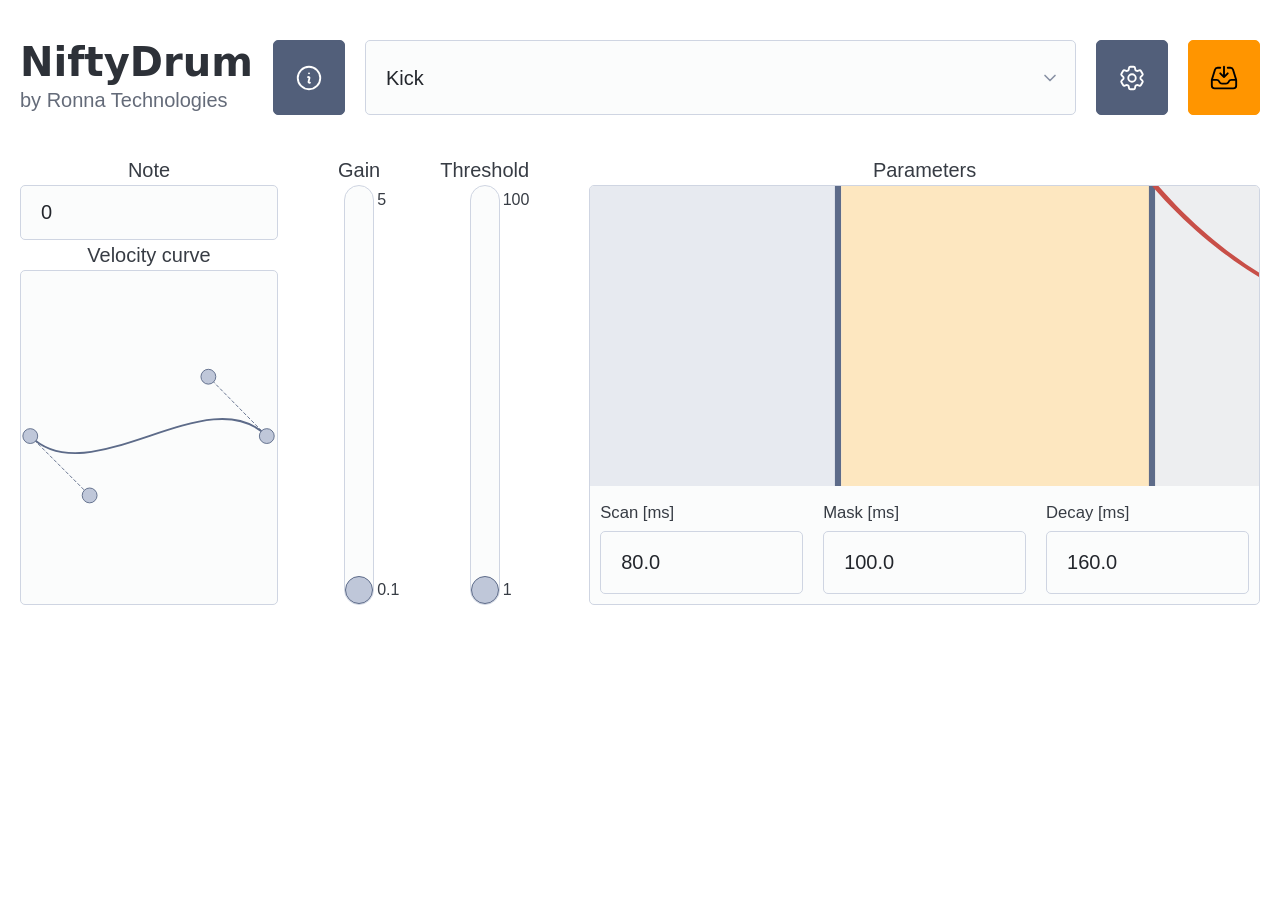
==== index.html @ 592f1247 "add dependencies licenses" ====
<!doctype html>
<html lang="en">

  <head>
    <meta charset="utf-8">
    <meta name="viewport" content="width=device-width, initial-scale=1">
    <meta name="color-scheme" content="light dark">
    <link rel="apple-touch-icon" sizes="180x180" href="/apple-touch-icon.png">
    <link rel="icon" type="image/png" sizes="32x32" href="/favicon-32x32.png">
    <link rel="icon" type="image/png" sizes="16x16" href="/favicon-16x16.png">
    <!-- <link rel="manifest" href="/site.webmanifest"> -->
    <link rel="stylesheet" href="/assets/css/pico.pumpkin.min.css">
    <link rel="stylesheet" href="/assets/css/style.css">

    <script src="/assets/js/utils.js" defer></script>
    <script src="/assets/js/bezier-curves.js" defer></script>
    <script src="/assets/js/range-slider.js" defer></script>
    <script src="/assets/js/time-bar-chart.js" defer></script>
    <script src="/assets/js/script.js" defer></script>
    <script src="/assets/js/events.js" defer></script>
    <!-- <script src="/assets/js/firmeware.js" defer></script> -->

    <title>NiftyDrum App</title>
  </head>

  <body>
    <header>
      <hgroup>
        <h1>NiftyDrum</h1>
        <p>by Ronna Technologies</p>
      </hgroup>

      <button data-tooltip="About NiftyDrum" id="about" class="secondary" onclick="toggleAboutModal()">
        <svg xmlns="http://www.w3.org/2000/svg" fill="none" viewBox="0 0 24 24" stroke-width="1.5" stroke="currentColor"
          style="width: 1.5rem; height: 1.5rem; display: inline-block;">
          <path stroke-linecap="round" stroke-linejoin="round"
            d="m11.25 11.25.041-.02a.75.75 0 0 1 1.063.852l-.708 2.836a.75.75 0 0 0 1.063.853l.041-.021M21 12a9 9 0 1 1-18 0 9 9 0 0 1 18 0Zm-9-3.75h.008v.008H12V8.25Z" />
        </svg>
      </button>

      <select name="sensors" id="sensors-select">
        <option value="kick" selected>Kick</option>
        <option value="snare">Snare</option>
        <option value="ride">Ride</option>
        <option value="crash1">Crash 1</option>
        <option value="crash2">Crash 2</option>
        <option value="tom1">Tom 1</option>
        <option value="tom2">Tom 2</option>
        <option value="tom3">Tom 3</option>
        <option value="hihat">Hi-hat</option>
        <option value="hhc">Hi-hat Controller</option>
      </select>

      <div id="save-reset-buttons">
        <button onclick="window.location.href='/settings.html'" data-tooltip="Advanced settings" class="secondary"><svg
            xmlns="http://www.w3.org/2000/svg" fill="none" viewBox="0 0 24 24" stroke-width="1.5" stroke="currentColor"
            class="size-6" style="width: 1.5rem; height: 1.5rem; display: inline-block;">
            <path stroke-linecap="round" stroke-linejoin="round"
              d="M9.594 3.94c.09-.542.56-.94 1.11-.94h2.593c.55 0 1.02.398 1.11.94l.213 1.281c.063.374.313.686.645.87.074.04.147.083.22.127.325.196.72.257 1.075.124l1.217-.456a1.125 1.125 0 0 1 1.37.49l1.296 2.247a1.125 1.125 0 0 1-.26 1.431l-1.003.827c-.293.241-.438.613-.43.992a7.723 7.723 0 0 1 0 .255c-.008.378.137.75.43.991l1.004.827c.424.35.534.955.26 1.43l-1.298 2.247a1.125 1.125 0 0 1-1.369.491l-1.217-.456c-.355-.133-.75-.072-1.076.124a6.47 6.47 0 0 1-.22.128c-.331.183-.581.495-.644.869l-.213 1.281c-.09.543-.56.94-1.11.94h-2.594c-.55 0-1.019-.398-1.11-.94l-.213-1.281c-.062-.374-.312-.686-.644-.87a6.52 6.52 0 0 1-.22-.127c-.325-.196-.72-.257-1.076-.124l-1.217.456a1.125 1.125 0 0 1-1.369-.49l-1.297-2.247a1.125 1.125 0 0 1 .26-1.431l1.004-.827c.292-.24.437-.613.43-.991a6.932 6.932 0 0 1 0-.255c.007-.38-.138-.751-.43-.992l-1.004-.827a1.125 1.125 0 0 1-.26-1.43l1.297-2.247a1.125 1.125 0 0 1 1.37-.491l1.216.456c.356.133.751.072 1.076-.124.072-.044.146-.086.22-.128.332-.183.582-.495.644-.869l.214-1.28Z" />
            <path stroke-linecap="round" stroke-linejoin="round" d="M15 12a3 3 0 1 1-6 0 3 3 0 0 1 6 0Z" />
          </svg>
        </button>
        <button data-tooltip="Save config" onclick=" toggleSaveModal()">
          <svg xmlns="http://www.w3.org/2000/svg" fill="none" viewBox="0 0 24 24" stroke-width="1.5"
            stroke="currentColor" class="size-6" style="width: 1.5rem; height: 1.5rem; display: inline-block;">
            <path stroke-linecap="round" stroke-linejoin="round"
              d="M9 3.75H6.912a2.25 2.25 0 0 0-2.15 1.588L2.35 13.177a2.25 2.25 0 0 0-.1.661V18a2.25 2.25 0 0 0 2.25 2.25h15A2.25 2.25 0 0 0 21.75 18v-4.162c0-.224-.034-.447-.1-.661L19.24 5.338a2.25 2.25 0 0 0-2.15-1.588H15M2.25 13.5h3.86a2.25 2.25 0 0 1 2.012 1.244l.256.512a2.25 2.25 0 0 0 2.013 1.244h3.218a2.25 2.25 0 0 0 2.013-1.244l.256-.512a2.25 2.25 0 0 1 2.013-1.244h3.859M12 3v8.25m0 0-3-3m3 3 3-3" />
          </svg>
        </button>
      </div>
    </header>

    <main>
      <div id="default-mode">
        <section>
          Note
          <input type="number" name="midi-note" min="0" max="256" id="midi-note" value="0">

          Velocity curve
          <bezier-curve>
            <svg id="bezier-svg" viewBox="0 -10 256 276" width="256" height="256">
              <line id="line-p0-p1" class="control-line" x1="0" y1="128" x2="64" y2="64"></line>
              <line id="line-p2-p3" class="control-line" x1="192" y1="192" x2="255" y2="128"></line>

              <path id="bezier-curve-path" d="M 0,128 C 64,64 192,192 255,128" />

              <circle class="bezier-anchor" id="p0" cx="0" cy="128" r="8"></circle>
              <circle class="bezier-anchor" id="p1" cx="64" cy="64" r="8"></circle>
              <circle class="bezier-anchor" id="p2" cx="192" cy="192" r="8"></circle>
              <circle class="bezier-anchor" id="p3" cx="255" cy="128" r="8"></circle>
            </svg>
          </bezier-curve>
        </section>

        <section>
          Gain
          <range-slider min="0.1" max="5" name="gain">
            <div class="slider-container">
              <div class="marker">
                <span class="label"></span>
              </div>
            </div>
          </range-slider>
        </section>

        <section>
          Threshold
          <range-slider min="1" max="100" name="threshold" integer>
            <div class="slider-container">
              <div class="marker">
                <span class="label"></span>
              </div>
            </div>
          </range-slider>
        </section>

        <section style="flex:1">
          Parameters
          <time-bar-chart max-duration="213" norm-height="256" max-threshold="100" name="parameters">
            <div style="position: relative">
              <svg id="timeline" viewBox="0 0 400 300" preserveAspectRatio="none">
                <g data-name="scan" data-scale="4">
                  <rect class="bar" x="0" y="0" width="80" height="300" fill="var(--pico-muted-border-color)" />
                  <rect class="resize-handle" x="75" y="0" width="2" height="300" />
                </g>

                <g data-name="mask">
                  <rect class="bar" x="0" y="0" width="100" height="300" fill="var(--pico-mark-background-color)" />
                  <rect class="resize-handle" x="95" y="0" width="2" height="300" />
                </g>

                <g data-name="decay">
                  <rect class="bar" x="0" y="0" width="160" height="300"
                    fill="var(--pico-modal-overlay-background-color)" />
                  <rect class="resize-handle" x="155" y="0" width="2" height="300" />
                </g>
                <path class="curve" />
                <path id="live-curve" />
              </svg>
            </div>

            <div class="grid parameters">
              <label>
                <small>Scan [ms]</small>
                <input type="number" name="scan" id="scan-time" min="2" max="10">
              </label>
              <label>
                <small>Mask [ms]</small>
                <input type="number" name="mask" id="mask-time" min="10" max="50">
              </label>
              <label>
                <small>Decay [ms]</small>
                <input type="number" name="decay" id="decay" min="10" max="150">
              </label>
            </div>
          </time-bar-chart>
        </section>
      </div>

      <div id="hhc-mode" disabled>
        <section>
          Interval (µs)
          <range-slider min="5000" max="25000" name="hhc-timeout">
            <div class="slider-container">
              <div class="marker">
                <span class="label"></span>
              </div>
            </div>
          </range-slider>
        </section>

        <section>
          Noise threshold
          <range-slider min="10" max="100" name="hhc-threshold">
            <div class="slider-container">
              <div class="marker">
                <span class="label"></span>
              </div>
            </div>
          </range-slider>
        </section>

        <!-- <section>
        Gain
        <range-slider min="0.1" max="5" name="hhc-gain">
          <div class="slider-container">
            <div class="marker">
              <span class="label"></span>
            </div>
          </div>
        </range-slider>
      </section> -->

        <section>
          Offset
          <range-slider min="1" max="127" name="hhc-offset">
            <div class="slider-container">
              <div class="marker">
                <span class="label"></span>
              </div>
            </div>
          </range-slider>
        </section>

        <section>
          Trig
          <range-slider min="200" max="2000" name="hhc_trig-threshold">
            <div class="slider-container">
              <div class="marker">
                <span class="label"></span>
              </div>
            </div>
          </range-slider>
        </section>

        <!-- <section>
        Scan time & threshold
        <div class="grid">
          <range-slider min="0" max="64" name="hhc-scan">
            <div class="slider-container">
              <div class="marker">
                <span class="label"></span>
              </div>
            </div>
          </range-slider>
          <range-slider min="0" max="64" name="hhc-scan-threshold">
            <div class="slider-container">
              <div class="marker">
                <span class="label"></span>
              </div>
            </div>
          </range-slider>
        </div>
      </section> -->
      </div>
    </main>

    <dialog id="about-modal">
      <article>
        <header>
          <h2>About</h2>
          <button aria-label="Close" rel="prev" onclick="toggleAboutModal()"></button>
        </header>
        <p>
          <strong>NiftyDrum</strong> is a <a data-tooltip="https://ronnatech.com" href="https://ronnatech.com"
            target="_blank">Ronna Technologies</a>
          product.
        </p>
        <hr>
        <p>
          NiftyDrum App uses the following dependencies:
        <ul>
          <li><a data-tooltip="https://github.com/pololu/libusbp" href="https://github.com/pololu/libusbp"
              target="_blank">The Pololu USB
              Library</a> - <small>&copy; Pololu Corporation</small>
          </li>
          <li><a data-tooltip="https://github.com/libusb/hidapi" href="https://github.com/libusb/hidapi"
              target="_blank">hidapi</a> - <small>BSD-3-Clause license</small></li>
          <li><a data-tooltip="https://github.com/vector-of-bool/cmrc" href="https://github.com/vector-of-bool/cmrc"
              target="_blank">CMakeRC</a> - <small>MIT License</small></li>
          <li><a data-tooltip="https://github.com/RonnaTechnologies/ezserial"
              href="https://github.com/RonnaTechnologies/ezserial" target="_blank">EZ Serial</a> - <small>CC0-1.0
              license</small></li>
        </ul>
        </p>
      </article>
    </dialog>


    <dialog id="save-modal">
      <article>
        <header>
          <h2>Save settings</h2>
        </header>
        <p>
          This will overwrite the last saved configuration with the current settings.
        </p>
        <footer>
          <button class="secondary" onclick="toggleSaveModal()">
            <svg xmlns="http://www.w3.org/2000/svg" fill="none" viewBox="0 0 24 24" stroke-width="1.5"
              stroke="currentColor" class="size-6" style="width: 1.5rem; height: 1.5rem; display: inline-block;">
              <path stroke-linecap="round" stroke-linejoin="round"
                d="m9.75 9.75 4.5 4.5m0-4.5-4.5 4.5M21 12a9 9 0 1 1-18 0 9 9 0 0 1 18 0Z" />
            </svg>
          </button>
          <button onclick="saveSettings()">
            <svg xmlns="http://www.w3.org/2000/svg" fill="none" viewBox="0 0 24 24" stroke-width="1.5"
              stroke="currentColor" class="size-6" style="width: 1.5rem; height: 1.5rem; display: inline-block;">
              <path stroke-linecap="round" stroke-linejoin="round"
                d="M9 12.75 11.25 15 15 9.75M21 12a9 9 0 1 1-18 0 9 9 0 0 1 18 0Z" />
            </svg>
          </button>
        </footer>
      </article>
    </dialog>

    <dialog id="disconnected">
      <article>
        <header>
          <p>
            <svg xmlns="http://www.w3.org/2000/svg" fill="none" viewBox="0 0 24 24" stroke-width="1.5"
              stroke="currentColor" class="size-6" style="width: 2em; height: 2em;">
              <path stroke-linecap="round" stroke-linejoin="round"
                d="M12 9v3.75m-9.303 3.376c-.866 1.5.217 3.374 1.948 3.374h14.71c1.73 0 2.813-1.874 1.948-3.374L13.949 3.378c-.866-1.5-3.032-1.5-3.898 0L2.697 16.126ZM12 15.75h.007v.008H12v-.008Z" />
            </svg>
            <strong>Cannot detect board</strong>
          </p>
        </header>
        <p>
          Make sure the board is connected to use this app.
        </p>
      </article>
    </dialog>

  </body>

</html>
---- assets/css/pico.pumpkin.min.css ----
@charset "UTF-8";/*!
 * Pico CSS ✨ v2.0.6 (https://picocss.com)
 * Copyright 2019-2024 - Licensed under MIT
 */:root{--pico-font-family-emoji:"Apple Color Emoji","Segoe UI Emoji","Segoe UI Symbol","Noto Color Emoji";--pico-font-family-sans-serif:system-ui,"Segoe UI",Roboto,Oxygen,Ubuntu,Cantarell,Helvetica,Arial,"Helvetica Neue",sans-serif,var(--pico-font-family-emoji);--pico-font-family-monospace:ui-monospace,SFMono-Regular,"SF Mono",Menlo,Consolas,"Liberation Mono",monospace,var(--pico-font-family-emoji);--pico-font-family:var(--pico-font-family-sans-serif);--pico-line-height:1.5;--pico-font-weight:400;--pico-font-size:100%;--pico-text-underline-offset:0.1rem;--pico-border-radius:0.25rem;--pico-border-width:0.0625rem;--pico-outline-width:0.125rem;--pico-transition:0.2s ease-in-out;--pico-spacing:1rem;--pico-typography-spacing-vertical:1rem;--pico-block-spacing-vertical:var(--pico-spacing);--pico-block-spacing-horizontal:var(--pico-spacing);--pico-grid-column-gap:var(--pico-spacing);--pico-grid-row-gap:var(--pico-spacing);--pico-form-element-spacing-vertical:0.75rem;--pico-form-element-spacing-horizontal:1rem;--pico-group-box-shadow:0 0 0 rgba(0, 0, 0, 0);--pico-group-box-shadow-focus-with-button:0 0 0 var(--pico-outline-width) var(--pico-primary-focus);--pico-group-box-shadow-focus-with-input:0 0 0 0.0625rem var(--pico-form-element-border-color);--pico-modal-overlay-backdrop-filter:blur(0.375rem);--pico-nav-element-spacing-vertical:1rem;--pico-nav-element-spacing-horizontal:0.5rem;--pico-nav-link-spacing-vertical:0.5rem;--pico-nav-link-spacing-horizontal:0.5rem;--pico-nav-breadcrumb-divider:">";--pico-icon-checkbox:url("data:image/svg+xml,%3Csvg xmlns='http://www.w3.org/2000/svg' width='24' height='24' viewBox='0 0 24 24' fill='none' stroke='rgb(255, 255, 255)' stroke-width='4' stroke-linecap='round' stroke-linejoin='round'%3E%3Cpolyline points='20 6 9 17 4 12'%3E%3C/polyline%3E%3C/svg%3E");--pico-icon-minus:url("data:image/svg+xml,%3Csvg xmlns='http://www.w3.org/2000/svg' width='24' height='24' viewBox='0 0 24 24' fill='none' stroke='rgb(255, 255, 255)' stroke-width='4' stroke-linecap='round' stroke-linejoin='round'%3E%3Cline x1='5' y1='12' x2='19' y2='12'%3E%3C/line%3E%3C/svg%3E");--pico-icon-chevron:url("data:image/svg+xml,%3Csvg xmlns='http://www.w3.org/2000/svg' width='24' height='24' viewBox='0 0 24 24' fill='none' stroke='rgb(136, 145, 164)' stroke-width='2' stroke-linecap='round' stroke-linejoin='round'%3E%3Cpolyline points='6 9 12 15 18 9'%3E%3C/polyline%3E%3C/svg%3E");--pico-icon-date:url("data:image/svg+xml,%3Csvg xmlns='http://www.w3.org/2000/svg' width='24' height='24' viewBox='0 0 24 24' fill='none' stroke='rgb(136, 145, 164)' stroke-width='2' stroke-linecap='round' stroke-linejoin='round'%3E%3Crect x='3' y='4' width='18' height='18' rx='2' ry='2'%3E%3C/rect%3E%3Cline x1='16' y1='2' x2='16' y2='6'%3E%3C/line%3E%3Cline x1='8' y1='2' x2='8' y2='6'%3E%3C/line%3E%3Cline x1='3' y1='10' x2='21' y2='10'%3E%3C/line%3E%3C/svg%3E");--pico-icon-time:url("data:image/svg+xml,%3Csvg xmlns='http://www.w3.org/2000/svg' width='24' height='24' viewBox='0 0 24 24' fill='none' stroke='rgb(136, 145, 164)' stroke-width='2' stroke-linecap='round' stroke-linejoin='round'%3E%3Ccircle cx='12' cy='12' r='10'%3E%3C/circle%3E%3Cpolyline points='12 6 12 12 16 14'%3E%3C/polyline%3E%3C/svg%3E");--pico-icon-search:url("data:image/svg+xml,%3Csvg xmlns='http://www.w3.org/2000/svg' width='24' height='24' viewBox='0 0 24 24' fill='none' stroke='rgb(136, 145, 164)' stroke-width='1.5' stroke-linecap='round' stroke-linejoin='round'%3E%3Ccircle cx='11' cy='11' r='8'%3E%3C/circle%3E%3Cline x1='21' y1='21' x2='16.65' y2='16.65'%3E%3C/line%3E%3C/svg%3E");--pico-icon-close:url("data:image/svg+xml,%3Csvg xmlns='http://www.w3.org/2000/svg' width='24' height='24' viewBox='0 0 24 24' fill='none' stroke='rgb(136, 145, 164)' stroke-width='3' stroke-linecap='round' stroke-linejoin='round'%3E%3Cline x1='18' y1='6' x2='6' y2='18'%3E%3C/line%3E%3Cline x1='6' y1='6' x2='18' y2='18'%3E%3C/line%3E%3C/svg%3E");--pico-icon-loading:url("data:image/svg+xml,%3Csvg fill='none' height='24' width='24' viewBox='0 0 24 24' xmlns='http://www.w3.org/2000/svg' %3E%3Cstyle%3E g %7B animation: rotate 2s linear infinite; transform-origin: center center; %7D circle %7B stroke-dasharray: 75,100; stroke-dashoffset: -5; animation: dash 1.5s ease-in-out infinite; stroke-linecap: round; %7D @keyframes rotate %7B 0%25 %7B transform: rotate(0deg); %7D 100%25 %7B transform: rotate(360deg); %7D %7D @keyframes dash %7B 0%25 %7B stroke-dasharray: 1,100; stroke-dashoffset: 0; %7D 50%25 %7B stroke-dasharray: 44.5,100; stroke-dashoffset: -17.5; %7D 100%25 %7B stroke-dasharray: 44.5,100; stroke-dashoffset: -62; %7D %7D %3C/style%3E%3Cg%3E%3Ccircle cx='12' cy='12' r='10' fill='none' stroke='rgb(136, 145, 164)' stroke-width='4' /%3E%3C/g%3E%3C/svg%3E")}@media (min-width:576px){:root{--pico-font-size:106.25%}}@media (min-width:768px){:root{--pico-font-size:112.5%}}@media (min-width:1024px){:root{--pico-font-size:118.75%}}@media (min-width:1280px){:root{--pico-font-size:125%}}@media (min-width:1536px){:root{--pico-font-size:131.25%}}a{--pico-text-decoration:underline}a.contrast,a.secondary{--pico-text-decoration:underline}small{--pico-font-size:0.875em}h1,h2,h3,h4,h5,h6{--pico-font-weight:700}h1{--pico-font-size:2rem;--pico-line-height:1.125;--pico-typography-spacing-top:3rem}h2{--pico-font-size:1.75rem;--pico-line-height:1.15;--pico-typography-spacing-top:2.625rem}h3{--pico-font-size:1.5rem;--pico-line-height:1.175;--pico-typography-spacing-top:2.25rem}h4{--pico-font-size:1.25rem;--pico-line-height:1.2;--pico-typography-spacing-top:1.874rem}h5{--pico-font-size:1.125rem;--pico-line-height:1.225;--pico-typography-spacing-top:1.6875rem}h6{--pico-font-size:1rem;--pico-line-height:1.25;--pico-typography-spacing-top:1.5rem}tfoot td,tfoot th,thead td,thead th{--pico-font-weight:600;--pico-border-width:0.1875rem}code,kbd,pre,samp{--pico-font-family:var(--pico-font-family-monospace)}kbd{--pico-font-weight:bolder}:where(select,textarea),input:not([type=submit],[type=button],[type=reset],[type=checkbox],[type=radio],[type=file]){--pico-outline-width:0.0625rem}[type=search]{--pico-border-radius:5rem}[type=checkbox],[type=radio]{--pico-border-width:0.125rem}[type=checkbox][role=switch]{--pico-border-width:0.1875rem}details.dropdown summary:not([role=button]){--pico-outline-width:0.0625rem}nav details.dropdown summary:focus-visible{--pico-outline-width:0.125rem}[role=search]{--pico-border-radius:5rem}[role=group]:has(button.secondary:focus,[type=submit].secondary:focus,[type=button].secondary:focus,[role=button].secondary:focus),[role=search]:has(button.secondary:focus,[type=submit].secondary:focus,[type=button].secondary:focus,[role=button].secondary:focus){--pico-group-box-shadow-focus-with-button:0 0 0 var(--pico-outline-width) var(--pico-secondary-focus)}[role=group]:has(button.contrast:focus,[type=submit].contrast:focus,[type=button].contrast:focus,[role=button].contrast:focus),[role=search]:has(button.contrast:focus,[type=submit].contrast:focus,[type=button].contrast:focus,[role=button].contrast:focus){--pico-group-box-shadow-focus-with-button:0 0 0 var(--pico-outline-width) var(--pico-contrast-focus)}[role=group] [role=button],[role=group] [type=button],[role=group] [type=submit],[role=group] button,[role=search] [role=button],[role=search] [type=button],[role=search] [type=submit],[role=search] button{--pico-form-element-spacing-horizontal:2rem}details summary[role=button]:not(.outline)::after{filter:brightness(0) invert(1)}[aria-busy=true]:not(input,select,textarea):is(button,[type=submit],[type=button],[type=reset],[role=button]):not(.outline)::before{filter:brightness(0) invert(0)}:root:not([data-theme=dark]),[data-theme=light]{--pico-background-color:#fff;--pico-color:#373c44;--pico-text-selection-color:rgba(210, 122, 1, 0.25);--pico-muted-color:#646b79;--pico-muted-border-color:#e7eaf0;--pico-primary:#9c5900;--pico-primary-background:#ff9500;--pico-primary-border:var(--pico-primary-background);--pico-primary-underline:rgba(156, 89, 0, 0.5);--pico-primary-hover:#7a4400;--pico-primary-hover-background:#e48500;--pico-primary-hover-border:var(--pico-primary-hover-background);--pico-primary-hover-underline:var(--pico-primary-hover);--pico-primary-focus:rgba(210, 122, 1, 0.5);--pico-primary-inverse:#000;--pico-secondary:#5d6b89;--pico-secondary-background:#525f7a;--pico-secondary-border:var(--pico-secondary-background);--pico-secondary-underline:rgba(93, 107, 137, 0.5);--pico-secondary-hover:#48536b;--pico-secondary-hover-background:#48536b;--pico-secondary-hover-border:var(--pico-secondary-hover-background);--pico-secondary-hover-underline:var(--pico-secondary-hover);--pico-secondary-focus:rgba(93, 107, 137, 0.25);--pico-secondary-inverse:#fff;--pico-contrast:#181c25;--pico-contrast-background:#181c25;--pico-contrast-border:var(--pico-contrast-background);--pico-contrast-underline:rgba(24, 28, 37, 0.5);--pico-contrast-hover:#000;--pico-contrast-hover-background:#000;--pico-contrast-hover-border:var(--pico-contrast-hover-background);--pico-contrast-hover-underline:var(--pico-secondary-hover);--pico-contrast-focus:rgba(93, 107, 137, 0.25);--pico-contrast-inverse:#fff;--pico-box-shadow:0.0145rem 0.029rem 0.174rem rgba(129, 145, 181, 0.01698),0.0335rem 0.067rem 0.402rem rgba(129, 145, 181, 0.024),0.0625rem 0.125rem 0.75rem rgba(129, 145, 181, 0.03),0.1125rem 0.225rem 1.35rem rgba(129, 145, 181, 0.036),0.2085rem 0.417rem 2.502rem rgba(129, 145, 181, 0.04302),0.5rem 1rem 6rem rgba(129, 145, 181, 0.06),0 0 0 0.0625rem rgba(129, 145, 181, 0.015);--pico-h1-color:#2d3138;--pico-h2-color:#373c44;--pico-h3-color:#424751;--pico-h4-color:#4d535e;--pico-h5-color:#5c6370;--pico-h6-color:#646b79;--pico-mark-background-color:#fde7c0;--pico-mark-color:#0f1114;--pico-ins-color:#1d6a54;--pico-del-color:#883935;--pico-blockquote-border-color:var(--pico-muted-border-color);--pico-blockquote-footer-color:var(--pico-muted-color);--pico-button-box-shadow:0 0 0 rgba(0, 0, 0, 0);--pico-button-hover-box-shadow:0 0 0 rgba(0, 0, 0, 0);--pico-table-border-color:var(--pico-muted-border-color);--pico-table-row-stripped-background-color:rgba(111, 120, 135, 0.0375);--pico-code-background-color:#f3f5f7;--pico-code-color:#646b79;--pico-code-kbd-background-color:var(--pico-color);--pico-code-kbd-color:var(--pico-background-color);--pico-form-element-background-color:#fbfcfc;--pico-form-element-selected-background-color:#dfe3eb;--pico-form-element-border-color:#cfd5e2;--pico-form-element-color:#23262c;--pico-form-element-placeholder-color:var(--pico-muted-color);--pico-form-element-active-background-color:#fff;--pico-form-element-active-border-color:var(--pico-primary-border);--pico-form-element-focus-color:var(--pico-primary-border);--pico-form-element-disabled-opacity:0.5;--pico-form-element-invalid-border-color:#b86a6b;--pico-form-element-invalid-active-border-color:#c84f48;--pico-form-element-invalid-focus-color:var(--pico-form-element-invalid-active-border-color);--pico-form-element-valid-border-color:#4c9b8a;--pico-form-element-valid-active-border-color:#279977;--pico-form-element-valid-focus-color:var(--pico-form-element-valid-active-border-color);--pico-switch-background-color:#bfc7d9;--pico-switch-checked-background-color:var(--pico-primary-background);--pico-switch-color:#fff;--pico-switch-thumb-box-shadow:0 0 0.5rem rgba(0, 0, 0, 0.25);--pico-range-border-color:#dfe3eb;--pico-range-active-border-color:#bfc7d9;--pico-range-thumb-border-color:var(--pico-background-color);--pico-range-thumb-color:var(--pico-secondary-background);--pico-range-thumb-active-color:var(--pico-primary-background);--pico-accordion-border-color:var(--pico-muted-border-color);--pico-accordion-active-summary-color:var(--pico-primary-hover);--pico-accordion-close-summary-color:var(--pico-color);--pico-accordion-open-summary-color:var(--pico-muted-color);--pico-card-background-color:var(--pico-background-color);--pico-card-border-color:var(--pico-muted-border-color);--pico-card-box-shadow:var(--pico-box-shadow);--pico-card-sectioning-background-color:#fbfcfc;--pico-dropdown-background-color:#fff;--pico-dropdown-border-color:#eff1f4;--pico-dropdown-box-shadow:var(--pico-box-shadow);--pico-dropdown-color:var(--pico-color);--pico-dropdown-hover-background-color:#eff1f4;--pico-loading-spinner-opacity:0.5;--pico-modal-overlay-background-color:rgba(232, 234, 237, 0.75);--pico-progress-background-color:#dfe3eb;--pico-progress-color:var(--pico-primary-background);--pico-tooltip-background-color:var(--pico-contrast-background);--pico-tooltip-color:var(--pico-contrast-inverse);--pico-icon-valid:url("data:image/svg+xml,%3Csvg xmlns='http://www.w3.org/2000/svg' width='24' height='24' viewBox='0 0 24 24' fill='none' stroke='rgb(76, 155, 138)' stroke-width='2' stroke-linecap='round' stroke-linejoin='round'%3E%3Cpolyline points='20 6 9 17 4 12'%3E%3C/polyline%3E%3C/svg%3E");--pico-icon-invalid:url("data:image/svg+xml,%3Csvg xmlns='http://www.w3.org/2000/svg' width='24' height='24' viewBox='0 0 24 24' fill='none' stroke='rgb(200, 79, 72)' stroke-width='2' stroke-linecap='round' stroke-linejoin='round'%3E%3Ccircle cx='12' cy='12' r='10'%3E%3C/circle%3E%3Cline x1='12' y1='8' x2='12' y2='12'%3E%3C/line%3E%3Cline x1='12' y1='16' x2='12.01' y2='16'%3E%3C/line%3E%3C/svg%3E");color-scheme:light}:root:not([data-theme=dark]) input:is([type=submit],[type=button],[type=reset],[type=checkbox],[type=radio],[type=file]),[data-theme=light] input:is([type=submit],[type=button],[type=reset],[type=checkbox],[type=radio],[type=file]){--pico-form-element-focus-color:var(--pico-primary-focus)}@media only screen and (prefers-color-scheme:dark){:root:not([data-theme]){--pico-background-color:#13171f;--pico-color:#c2c7d0;--pico-text-selection-color:rgba(228, 133, 0, 0.1875);--pico-muted-color:#7b8495;--pico-muted-border-color:#202632;--pico-primary:#e48500;--pico-primary-background:#ff9500;--pico-primary-border:var(--pico-primary-background);--pico-primary-underline:rgba(228, 133, 0, 0.5);--pico-primary-hover:#ffa23a;--pico-primary-hover-background:#ffa23a;--pico-primary-hover-border:var(--pico-primary-hover-background);--pico-primary-hover-underline:var(--pico-primary-hover);--pico-primary-focus:rgba(228, 133, 0, 0.375);--pico-primary-inverse:#000;--pico-secondary:#969eaf;--pico-secondary-background:#525f7a;--pico-secondary-border:var(--pico-secondary-background);--pico-secondary-underline:rgba(150, 158, 175, 0.5);--pico-secondary-hover:#b3b9c5;--pico-secondary-hover-background:#5d6b89;--pico-secondary-hover-border:var(--pico-secondary-hover-background);--pico-secondary-hover-underline:var(--pico-secondary-hover);--pico-secondary-focus:rgba(144, 158, 190, 0.25);--pico-secondary-inverse:#fff;--pico-contrast:#dfe3eb;--pico-contrast-background:#eff1f4;--pico-contrast-border:var(--pico-contrast-background);--pico-contrast-underline:rgba(223, 227, 235, 0.5);--pico-contrast-hover:#fff;--pico-contrast-hover-background:#fff;--pico-contrast-hover-border:var(--pico-contrast-hover-background);--pico-contrast-hover-underline:var(--pico-contrast-hover);--pico-contrast-focus:rgba(207, 213, 226, 0.25);--pico-contrast-inverse:#000;--pico-box-shadow:0.0145rem 0.029rem 0.174rem rgba(7, 9, 12, 0.01698),0.0335rem 0.067rem 0.402rem rgba(7, 9, 12, 0.024),0.0625rem 0.125rem 0.75rem rgba(7, 9, 12, 0.03),0.1125rem 0.225rem 1.35rem rgba(7, 9, 12, 0.036),0.2085rem 0.417rem 2.502rem rgba(7, 9, 12, 0.04302),0.5rem 1rem 6rem rgba(7, 9, 12, 0.06),0 0 0 0.0625rem rgba(7, 9, 12, 0.015);--pico-h1-color:#f0f1f3;--pico-h2-color:#e0e3e7;--pico-h3-color:#c2c7d0;--pico-h4-color:#b3b9c5;--pico-h5-color:#a4acba;--pico-h6-color:#8891a4;--pico-mark-background-color:#014063;--pico-mark-color:#fff;--pico-ins-color:#62af9a;--pico-del-color:#ce7e7b;--pico-blockquote-border-color:var(--pico-muted-border-color);--pico-blockquote-footer-color:var(--pico-muted-color);--pico-button-box-shadow:0 0 0 rgba(0, 0, 0, 0);--pico-button-hover-box-shadow:0 0 0 rgba(0, 0, 0, 0);--pico-table-border-color:var(--pico-muted-border-color);--pico-table-row-stripped-background-color:rgba(111, 120, 135, 0.0375);--pico-code-background-color:#1a1f28;--pico-code-color:#8891a4;--pico-code-kbd-background-color:var(--pico-color);--pico-code-kbd-color:var(--pico-background-color);--pico-form-element-background-color:#1c212c;--pico-form-element-selected-background-color:#2a3140;--pico-form-element-border-color:#2a3140;--pico-form-element-color:#e0e3e7;--pico-form-element-placeholder-color:#8891a4;--pico-form-element-active-background-color:#1a1f28;--pico-form-element-active-border-color:var(--pico-primary-border);--pico-form-element-focus-color:var(--pico-primary-border);--pico-form-element-disabled-opacity:0.5;--pico-form-element-invalid-border-color:#964a50;--pico-form-element-invalid-active-border-color:#b7403b;--pico-form-element-invalid-focus-color:var(--pico-form-element-invalid-active-border-color);--pico-form-element-valid-border-color:#2a7b6f;--pico-form-element-valid-active-border-color:#16896a;--pico-form-element-valid-focus-color:var(--pico-form-element-valid-active-border-color);--pico-switch-background-color:#333c4e;--pico-switch-checked-background-color:var(--pico-primary-background);--pico-switch-color:#fff;--pico-switch-thumb-box-shadow:0 0 0.5rem rgba(0, 0, 0, 0.25);--pico-range-border-color:#202632;--pico-range-active-border-color:#2a3140;--pico-range-thumb-border-color:var(--pico-background-color);--pico-range-thumb-color:var(--pico-secondary-background);--pico-range-thumb-active-color:var(--pico-primary-background);--pico-accordion-border-color:var(--pico-muted-border-color);--pico-accordion-active-summary-color:var(--pico-primary-hover);--pico-accordion-close-summary-color:var(--pico-color);--pico-accordion-open-summary-color:var(--pico-muted-color);--pico-card-background-color:#181c25;--pico-card-border-color:var(--pico-card-background-color);--pico-card-box-shadow:var(--pico-box-shadow);--pico-card-sectioning-background-color:#1a1f28;--pico-dropdown-background-color:#181c25;--pico-dropdown-border-color:#202632;--pico-dropdown-box-shadow:var(--pico-box-shadow);--pico-dropdown-color:var(--pico-color);--pico-dropdown-hover-background-color:#202632;--pico-loading-spinner-opacity:0.5;--pico-modal-overlay-background-color:rgba(8, 9, 10, 0.75);--pico-progress-background-color:#202632;--pico-progress-color:var(--pico-primary-background);--pico-tooltip-background-color:var(--pico-contrast-background);--pico-tooltip-color:var(--pico-contrast-inverse);--pico-icon-valid:url("data:image/svg+xml,%3Csvg xmlns='http://www.w3.org/2000/svg' width='24' height='24' viewBox='0 0 24 24' fill='none' stroke='rgb(42, 123, 111)' stroke-width='2' stroke-linecap='round' stroke-linejoin='round'%3E%3Cpolyline points='20 6 9 17 4 12'%3E%3C/polyline%3E%3C/svg%3E");--pico-icon-invalid:url("data:image/svg+xml,%3Csvg xmlns='http://www.w3.org/2000/svg' width='24' height='24' viewBox='0 0 24 24' fill='none' stroke='rgb(150, 74, 80)' stroke-width='2' stroke-linecap='round' stroke-linejoin='round'%3E%3Ccircle cx='12' cy='12' r='10'%3E%3C/circle%3E%3Cline x1='12' y1='8' x2='12' y2='12'%3E%3C/line%3E%3Cline x1='12' y1='16' x2='12.01' y2='16'%3E%3C/line%3E%3C/svg%3E");color-scheme:dark}:root:not([data-theme]) input:is([type=submit],[type=button],[type=reset],[type=checkbox],[type=radio],[type=file]){--pico-form-element-focus-color:var(--pico-primary-focus)}:root:not([data-theme]) details summary[role=button].contrast:not(.outline)::after{filter:brightness(0)}:root:not([data-theme]) [aria-busy=true]:not(input,select,textarea).contrast:is(button,[type=submit],[type=button],[type=reset],[role=button]):not(.outline)::before{filter:brightness(0)}}[data-theme=dark]{--pico-background-color:#13171f;--pico-color:#c2c7d0;--pico-text-selection-color:rgba(228, 133, 0, 0.1875);--pico-muted-color:#7b8495;--pico-muted-border-color:#202632;--pico-primary:#e48500;--pico-primary-background:#ff9500;--pico-primary-border:var(--pico-primary-background);--pico-primary-underline:rgba(228, 133, 0, 0.5);--pico-primary-hover:#ffa23a;--pico-primary-hover-background:#ffa23a;--pico-primary-hover-border:var(--pico-primary-hover-background);--pico-primary-hover-underline:var(--pico-primary-hover);--pico-primary-focus:rgba(228, 133, 0, 0.375);--pico-primary-inverse:#000;--pico-secondary:#969eaf;--pico-secondary-background:#525f7a;--pico-secondary-border:var(--pico-secondary-background);--pico-secondary-underline:rgba(150, 158, 175, 0.5);--pico-secondary-hover:#b3b9c5;--pico-secondary-hover-background:#5d6b89;--pico-secondary-hover-border:var(--pico-secondary-hover-background);--pico-secondary-hover-underline:var(--pico-secondary-hover);--pico-secondary-focus:rgba(144, 158, 190, 0.25);--pico-secondary-inverse:#fff;--pico-contrast:#dfe3eb;--pico-contrast-background:#eff1f4;--pico-contrast-border:var(--pico-contrast-background);--pico-contrast-underline:rgba(223, 227, 235, 0.5);--pico-contrast-hover:#fff;--pico-contrast-hover-background:#fff;--pico-contrast-hover-border:var(--pico-contrast-hover-background);--pico-contrast-hover-underline:var(--pico-contrast-hover);--pico-contrast-focus:rgba(207, 213, 226, 0.25);--pico-contrast-inverse:#000;--pico-box-shadow:0.0145rem 0.029rem 0.174rem rgba(7, 9, 12, 0.01698),0.0335rem 0.067rem 0.402rem rgba(7, 9, 12, 0.024),0.0625rem 0.125rem 0.75rem rgba(7, 9, 12, 0.03),0.1125rem 0.225rem 1.35rem rgba(7, 9, 12, 0.036),0.2085rem 0.417rem 2.502rem rgba(7, 9, 12, 0.04302),0.5rem 1rem 6rem rgba(7, 9, 12, 0.06),0 0 0 0.0625rem rgba(7, 9, 12, 0.015);--pico-h1-color:#f0f1f3;--pico-h2-color:#e0e3e7;--pico-h3-color:#c2c7d0;--pico-h4-color:#b3b9c5;--pico-h5-color:#a4acba;--pico-h6-color:#8891a4;--pico-mark-background-color:#014063;--pico-mark-color:#fff;--pico-ins-color:#62af9a;--pico-del-color:#ce7e7b;--pico-blockquote-border-color:var(--pico-muted-border-color);--pico-blockquote-footer-color:var(--pico-muted-color);--pico-button-box-shadow:0 0 0 rgba(0, 0, 0, 0);--pico-button-hover-box-shadow:0 0 0 rgba(0, 0, 0, 0);--pico-table-border-color:var(--pico-muted-border-color);--pico-table-row-stripped-background-color:rgba(111, 120, 135, 0.0375);--pico-code-background-color:#1a1f28;--pico-code-color:#8891a4;--pico-code-kbd-background-color:var(--pico-color);--pico-code-kbd-color:var(--pico-background-color);--pico-form-element-background-color:#1c212c;--pico-form-element-selected-background-color:#2a3140;--pico-form-element-border-color:#2a3140;--pico-form-element-color:#e0e3e7;--pico-form-element-placeholder-color:#8891a4;--pico-form-element-active-background-color:#1a1f28;--pico-form-element-active-border-color:var(--pico-primary-border);--pico-form-element-focus-color:var(--pico-primary-border);--pico-form-element-disabled-opacity:0.5;--pico-form-element-invalid-border-color:#964a50;--pico-form-element-invalid-active-border-color:#b7403b;--pico-form-element-invalid-focus-color:var(--pico-form-element-invalid-active-border-color);--pico-form-element-valid-border-color:#2a7b6f;--pico-form-element-valid-active-border-color:#16896a;--pico-form-element-valid-focus-color:var(--pico-form-element-valid-active-border-color);--pico-switch-background-color:#333c4e;--pico-switch-checked-background-color:var(--pico-primary-background);--pico-switch-color:#fff;--pico-switch-thumb-box-shadow:0 0 0.5rem rgba(0, 0, 0, 0.25);--pico-range-border-color:#202632;--pico-range-active-border-color:#2a3140;--pico-range-thumb-border-color:var(--pico-background-color);--pico-range-thumb-color:var(--pico-secondary-background);--pico-range-thumb-active-color:var(--pico-primary-background);--pico-accordion-border-color:var(--pico-muted-border-color);--pico-accordion-active-summary-color:var(--pico-primary-hover);--pico-accordion-close-summary-color:var(--pico-color);--pico-accordion-open-summary-color:var(--pico-muted-color);--pico-card-background-color:#181c25;--pico-card-border-color:var(--pico-card-background-color);--pico-card-box-shadow:var(--pico-box-shadow);--pico-card-sectioning-background-color:#1a1f28;--pico-dropdown-background-color:#181c25;--pico-dropdown-border-color:#202632;--pico-dropdown-box-shadow:var(--pico-box-shadow);--pico-dropdown-color:var(--pico-color);--pico-dropdown-hover-background-color:#202632;--pico-loading-spinner-opacity:0.5;--pico-modal-overlay-background-color:rgba(8, 9, 10, 0.75);--pico-progress-background-color:#202632;--pico-progress-color:var(--pico-primary-background);--pico-tooltip-background-color:var(--pico-contrast-background);--pico-tooltip-color:var(--pico-contrast-inverse);--pico-icon-valid:url("data:image/svg+xml,%3Csvg xmlns='http://www.w3.org/2000/svg' width='24' height='24' viewBox='0 0 24 24' fill='none' stroke='rgb(42, 123, 111)' stroke-width='2' stroke-linecap='round' stroke-linejoin='round'%3E%3Cpolyline points='20 6 9 17 4 12'%3E%3C/polyline%3E%3C/svg%3E");--pico-icon-invalid:url("data:image/svg+xml,%3Csvg xmlns='http://www.w3.org/2000/svg' width='24' height='24' viewBox='0 0 24 24' fill='none' stroke='rgb(150, 74, 80)' stroke-width='2' stroke-linecap='round' stroke-linejoin='round'%3E%3Ccircle cx='12' cy='12' r='10'%3E%3C/circle%3E%3Cline x1='12' y1='8' x2='12' y2='12'%3E%3C/line%3E%3Cline x1='12' y1='16' x2='12.01' y2='16'%3E%3C/line%3E%3C/svg%3E");color-scheme:dark}[data-theme=dark] input:is([type=submit],[type=button],[type=reset],[type=checkbox],[type=radio],[type=file]){--pico-form-element-focus-color:var(--pico-primary-focus)}[data-theme=dark] details summary[role=button].contrast:not(.outline)::after{filter:brightness(0)}[data-theme=dark] [aria-busy=true]:not(input,select,textarea).contrast:is(button,[type=submit],[type=button],[type=reset],[role=button]):not(.outline)::before{filter:brightness(0)}[type=checkbox],[type=radio],[type=range],progress{accent-color:var(--pico-primary)}*,::after,::before{box-sizing:border-box;background-repeat:no-repeat}::after,::before{text-decoration:inherit;vertical-align:inherit}:where(:root){-webkit-tap-highlight-color:transparent;-webkit-text-size-adjust:100%;-moz-text-size-adjust:100%;text-size-adjust:100%;background-color:var(--pico-background-color);color:var(--pico-color);font-weight:var(--pico-font-weight);font-size:var(--pico-font-size);line-height:var(--pico-line-height);font-family:var(--pico-font-family);text-underline-offset:var(--pico-text-underline-offset);text-rendering:optimizeLegibility;overflow-wrap:break-word;-moz-tab-size:4;-o-tab-size:4;tab-size:4}body{width:100%;margin:0}main{display:block}body>footer,body>header,body>main{padding-block:var(--pico-block-spacing-vertical)}section{margin-bottom:var(--pico-block-spacing-vertical)}.container,.container-fluid{width:100%;margin-right:auto;margin-left:auto;padding-right:var(--pico-spacing);padding-left:var(--pico-spacing)}@media (min-width:576px){.container{max-width:510px;padding-right:0;padding-left:0}}@media (min-width:768px){.container{max-width:700px}}@media (min-width:1024px){.container{max-width:950px}}@media (min-width:1280px){.container{max-width:1200px}}@media (min-width:1536px){.container{max-width:1450px}}.grid{grid-column-gap:var(--pico-grid-column-gap);grid-row-gap:var(--pico-grid-row-gap);display:grid;grid-template-columns:1fr}@media (min-width:768px){.grid{grid-template-columns:repeat(auto-fit,minmax(0%,1fr))}}.grid>*{min-width:0}.overflow-auto{overflow:auto}b,strong{font-weight:bolder}sub,sup{position:relative;font-size:.75em;line-height:0;vertical-align:baseline}sub{bottom:-.25em}sup{top:-.5em}address,blockquote,dl,ol,p,pre,table,ul{margin-top:0;margin-bottom:var(--pico-typography-spacing-vertical);color:var(--pico-color);font-style:normal;font-weight:var(--pico-font-weight)}h1,h2,h3,h4,h5,h6{margin-top:0;margin-bottom:var(--pico-typography-spacing-vertical);color:var(--pico-color);font-weight:var(--pico-font-weight);font-size:var(--pico-font-size);line-height:var(--pico-line-height);font-family:var(--pico-font-family)}h1{--pico-color:var(--pico-h1-color)}h2{--pico-color:var(--pico-h2-color)}h3{--pico-color:var(--pico-h3-color)}h4{--pico-color:var(--pico-h4-color)}h5{--pico-color:var(--pico-h5-color)}h6{--pico-color:var(--pico-h6-color)}:where(article,address,blockquote,dl,figure,form,ol,p,pre,table,ul)~:is(h1,h2,h3,h4,h5,h6){margin-top:var(--pico-typography-spacing-top)}p{margin-bottom:var(--pico-typography-spacing-vertical)}hgroup{margin-bottom:var(--pico-typography-spacing-vertical)}hgroup>*{margin-top:0;margin-bottom:0}hgroup>:not(:first-child):last-child{--pico-color:var(--pico-muted-color);--pico-font-weight:unset;font-size:1rem}:where(ol,ul) li{margin-bottom:calc(var(--pico-typography-spacing-vertical) * .25)}:where(dl,ol,ul) :where(dl,ol,ul){margin:0;margin-top:calc(var(--pico-typography-spacing-vertical) * .25)}ul li{list-style:square}mark{padding:.125rem .25rem;background-color:var(--pico-mark-background-color);color:var(--pico-mark-color);vertical-align:baseline}blockquote{display:block;margin:var(--pico-typography-spacing-vertical) 0;padding:var(--pico-spacing);border-right:none;border-left:.25rem solid var(--pico-blockquote-border-color);border-inline-start:0.25rem solid var(--pico-blockquote-border-color);border-inline-end:none}blockquote footer{margin-top:calc(var(--pico-typography-spacing-vertical) * .5);color:var(--pico-blockquote-footer-color)}abbr[title]{border-bottom:1px dotted;text-decoration:none;cursor:help}ins{color:var(--pico-ins-color);text-decoration:none}del{color:var(--pico-del-color)}::-moz-selection{background-color:var(--pico-text-selection-color)}::selection{background-color:var(--pico-text-selection-color)}:where(a:not([role=button])),[role=link]{--pico-color:var(--pico-primary);--pico-background-color:transparent;--pico-underline:var(--pico-primary-underline);outline:0;background-color:var(--pico-background-color);color:var(--pico-color);-webkit-text-decoration:var(--pico-text-decoration);text-decoration:var(--pico-text-decoration);text-decoration-color:var(--pico-underline);text-underline-offset:0.125em;transition:background-color var(--pico-transition),color var(--pico-transition),box-shadow var(--pico-transition),-webkit-text-decoration var(--pico-transition);transition:background-color var(--pico-transition),color var(--pico-transition),text-decoration var(--pico-transition),box-shadow var(--pico-transition);transition:background-color var(--pico-transition),color var(--pico-transition),text-decoration var(--pico-transition),box-shadow var(--pico-transition),-webkit-text-decoration var(--pico-transition)}:where(a:not([role=button])):is([aria-current]:not([aria-current=false]),:hover,:active,:focus),[role=link]:is([aria-current]:not([aria-current=false]),:hover,:active,:focus){--pico-color:var(--pico-primary-hover);--pico-underline:var(--pico-primary-hover-underline);--pico-text-decoration:underline}:where(a:not([role=button])):focus-visible,[role=link]:focus-visible{box-shadow:0 0 0 var(--pico-outline-width) var(--pico-primary-focus)}:where(a:not([role=button])).secondary,[role=link].secondary{--pico-color:var(--pico-secondary);--pico-underline:var(--pico-secondary-underline)}:where(a:not([role=button])).secondary:is([aria-current]:not([aria-current=false]),:hover,:active,:focus),[role=link].secondary:is([aria-current]:not([aria-current=false]),:hover,:active,:focus){--pico-color:var(--pico-secondary-hover);--pico-underline:var(--pico-secondary-hover-underline)}:where(a:not([role=button])).contrast,[role=link].contrast{--pico-color:var(--pico-contrast);--pico-underline:var(--pico-contrast-underline)}:where(a:not([role=button])).contrast:is([aria-current]:not([aria-current=false]),:hover,:active,:focus),[role=link].contrast:is([aria-current]:not([aria-current=false]),:hover,:active,:focus){--pico-color:var(--pico-contrast-hover);--pico-underline:var(--pico-contrast-hover-underline)}a[role=button]{display:inline-block}button{margin:0;overflow:visible;font-family:inherit;text-transform:none}[type=button],[type=reset],[type=submit],button{-webkit-appearance:button}[role=button],[type=button],[type=file]::file-selector-button,[type=reset],[type=submit],button{--pico-background-color:var(--pico-primary-background);--pico-border-color:var(--pico-primary-border);--pico-color:var(--pico-primary-inverse);--pico-box-shadow:var(--pico-button-box-shadow, 0 0 0 rgba(0, 0, 0, 0));padding:var(--pico-form-element-spacing-vertical) var(--pico-form-element-spacing-horizontal);border:var(--pico-border-width) solid var(--pico-border-color);border-radius:var(--pico-border-radius);outline:0;background-color:var(--pico-background-color);box-shadow:var(--pico-box-shadow);color:var(--pico-color);font-weight:var(--pico-font-weight);font-size:1rem;line-height:var(--pico-line-height);text-align:center;text-decoration:none;cursor:pointer;-webkit-user-select:none;-moz-user-select:none;user-select:none;transition:background-color var(--pico-transition),border-color var(--pico-transition),color var(--pico-transition),box-shadow var(--pico-transition)}[role=button]:is(:hover,:active,:focus),[role=button]:is([aria-current]:not([aria-current=false])),[type=button]:is(:hover,:active,:focus),[type=button]:is([aria-current]:not([aria-current=false])),[type=file]::file-selector-button:is(:hover,:active,:focus),[type=file]::file-selector-button:is([aria-current]:not([aria-current=false])),[type=reset]:is(:hover,:active,:focus),[type=reset]:is([aria-current]:not([aria-current=false])),[type=submit]:is(:hover,:active,:focus),[type=submit]:is([aria-current]:not([aria-current=false])),button:is(:hover,:active,:focus),button:is([aria-current]:not([aria-current=false])){--pico-background-color:var(--pico-primary-hover-background);--pico-border-color:var(--pico-primary-hover-border);--pico-box-shadow:var(--pico-button-hover-box-shadow, 0 0 0 rgba(0, 0, 0, 0));--pico-color:var(--pico-primary-inverse)}[role=button]:focus,[role=button]:is([aria-current]:not([aria-current=false])):focus,[type=button]:focus,[type=button]:is([aria-current]:not([aria-current=false])):focus,[type=file]::file-selector-button:focus,[type=file]::file-selector-button:is([aria-current]:not([aria-current=false])):focus,[type=reset]:focus,[type=reset]:is([aria-current]:not([aria-current=false])):focus,[type=submit]:focus,[type=submit]:is([aria-current]:not([aria-current=false])):focus,button:focus,button:is([aria-current]:not([aria-current=false])):focus{--pico-box-shadow:var(--pico-button-hover-box-shadow, 0 0 0 rgba(0, 0, 0, 0)),0 0 0 var(--pico-outline-width) var(--pico-primary-focus)}[type=button],[type=reset],[type=submit]{margin-bottom:var(--pico-spacing)}:is(button,[type=submit],[type=button],[role=button]).secondary,[type=file]::file-selector-button,[type=reset]{--pico-background-color:var(--pico-secondary-background);--pico-border-color:var(--pico-secondary-border);--pico-color:var(--pico-secondary-inverse);cursor:pointer}:is(button,[type=submit],[type=button],[role=button]).secondary:is([aria-current]:not([aria-current=false]),:hover,:active,:focus),[type=file]::file-selector-button:is([aria-current]:not([aria-current=false]),:hover,:active,:focus),[type=reset]:is([aria-current]:not([aria-current=false]),:hover,:active,:focus){--pico-background-color:var(--pico-secondary-hover-background);--pico-border-color:var(--pico-secondary-hover-border);--pico-color:var(--pico-secondary-inverse)}:is(button,[type=submit],[type=button],[role=button]).secondary:focus,:is(button,[type=submit],[type=button],[role=button]).secondary:is([aria-current]:not([aria-current=false])):focus,[type=file]::file-selector-button:focus,[type=file]::file-selector-button:is([aria-current]:not([aria-current=false])):focus,[type=reset]:focus,[type=reset]:is([aria-current]:not([aria-current=false])):focus{--pico-box-shadow:var(--pico-button-hover-box-shadow, 0 0 0 rgba(0, 0, 0, 0)),0 0 0 var(--pico-outline-width) var(--pico-secondary-focus)}:is(button,[type=submit],[type=button],[role=button]).contrast{--pico-background-color:var(--pico-contrast-background);--pico-border-color:var(--pico-contrast-border);--pico-color:var(--pico-contrast-inverse)}:is(button,[type=submit],[type=button],[role=button]).contrast:is([aria-current]:not([aria-current=false]),:hover,:active,:focus){--pico-background-color:var(--pico-contrast-hover-background);--pico-border-color:var(--pico-contrast-hover-border);--pico-color:var(--pico-contrast-inverse)}:is(button,[type=submit],[type=button],[role=button]).contrast:focus,:is(button,[type=submit],[type=button],[role=button]).contrast:is([aria-current]:not([aria-current=false])):focus{--pico-box-shadow:var(--pico-button-hover-box-shadow, 0 0 0 rgba(0, 0, 0, 0)),0 0 0 var(--pico-outline-width) var(--pico-contrast-focus)}:is(button,[type=submit],[type=button],[role=button]).outline,[type=reset].outline{--pico-background-color:transparent;--pico-color:var(--pico-primary);--pico-border-color:var(--pico-primary)}:is(button,[type=submit],[type=button],[role=button]).outline:is([aria-current]:not([aria-current=false]),:hover,:active,:focus),[type=reset].outline:is([aria-current]:not([aria-current=false]),:hover,:active,:focus){--pico-background-color:transparent;--pico-color:var(--pico-primary-hover);--pico-border-color:var(--pico-primary-hover)}:is(button,[type=submit],[type=button],[role=button]).outline.secondary,[type=reset].outline{--pico-color:var(--pico-secondary);--pico-border-color:var(--pico-secondary)}:is(button,[type=submit],[type=button],[role=button]).outline.secondary:is([aria-current]:not([aria-current=false]),:hover,:active,:focus),[type=reset].outline:is([aria-current]:not([aria-current=false]),:hover,:active,:focus){--pico-color:var(--pico-secondary-hover);--pico-border-color:var(--pico-secondary-hover)}:is(button,[type=submit],[type=button],[role=button]).outline.contrast{--pico-color:var(--pico-contrast);--pico-border-color:var(--pico-contrast)}:is(button,[type=submit],[type=button],[role=button]).outline.contrast:is([aria-current]:not([aria-current=false]),:hover,:active,:focus){--pico-color:var(--pico-contrast-hover);--pico-border-color:var(--pico-contrast-hover)}:where(button,[type=submit],[type=reset],[type=button],[role=button])[disabled],:where(fieldset[disabled]) :is(button,[type=submit],[type=button],[type=reset],[role=button]){opacity:.5;pointer-events:none}:where(table){width:100%;border-collapse:collapse;border-spacing:0;text-indent:0}td,th{padding:calc(var(--pico-spacing)/ 2) var(--pico-spacing);border-bottom:var(--pico-border-width) solid var(--pico-table-border-color);background-color:var(--pico-background-color);color:var(--pico-color);font-weight:var(--pico-font-weight);text-align:left;text-align:start}tfoot td,tfoot th{border-top:var(--pico-border-width) solid var(--pico-table-border-color);border-bottom:0}table.striped tbody tr:nth-child(odd) td,table.striped tbody tr:nth-child(odd) th{background-color:var(--pico-table-row-stripped-background-color)}:where(audio,canvas,iframe,img,svg,video){vertical-align:middle}audio,video{display:inline-block}audio:not([controls]){display:none;height:0}:where(iframe){border-style:none}img{max-width:100%;height:auto;border-style:none}:where(svg:not([fill])){fill:currentColor}svg:not(:root){overflow:hidden}code,kbd,pre,samp{font-size:.875em;font-family:var(--pico-font-family)}pre code{font-size:inherit;font-family:inherit}pre{-ms-overflow-style:scrollbar;overflow:auto}code,kbd,pre{border-radius:var(--pico-border-radius);background:var(--pico-code-background-color);color:var(--pico-code-color);font-weight:var(--pico-font-weight);line-height:initial}code,kbd{display:inline-block;padding:.375rem}pre{display:block;margin-bottom:var(--pico-spacing);overflow-x:auto}pre>code{display:block;padding:var(--pico-spacing);background:0 0;line-height:var(--pico-line-height)}kbd{background-color:var(--pico-code-kbd-background-color);color:var(--pico-code-kbd-color);vertical-align:baseline}figure{display:block;margin:0;padding:0}figure figcaption{padding:calc(var(--pico-spacing) * .5) 0;color:var(--pico-muted-color)}hr{height:0;margin:var(--pico-typography-spacing-vertical) 0;border:0;border-top:1px solid var(--pico-muted-border-color);color:inherit}[hidden],template{display:none!important}canvas{display:inline-block}input,optgroup,select,textarea{margin:0;font-size:1rem;line-height:var(--pico-line-height);font-family:inherit;letter-spacing:inherit}input{overflow:visible}select{text-transform:none}legend{max-width:100%;padding:0;color:inherit;white-space:normal}textarea{overflow:auto}[type=checkbox],[type=radio]{padding:0}::-webkit-inner-spin-button,::-webkit-outer-spin-button{height:auto}[type=search]{-webkit-appearance:textfield;outline-offset:-2px}[type=search]::-webkit-search-decoration{-webkit-appearance:none}::-webkit-file-upload-button{-webkit-appearance:button;font:inherit}::-moz-focus-inner{padding:0;border-style:none}:-moz-focusring{outline:0}:-moz-ui-invalid{box-shadow:none}::-ms-expand{display:none}[type=file],[type=range]{padding:0;border-width:0}input:not([type=checkbox],[type=radio],[type=range]){height:calc(1rem * var(--pico-line-height) + var(--pico-form-element-spacing-vertical) * 2 + var(--pico-border-width) * 2)}fieldset{width:100%;margin:0;margin-bottom:var(--pico-spacing);padding:0;border:0}fieldset legend,label{display:block;margin-bottom:calc(var(--pico-spacing) * .375);color:var(--pico-color);font-weight:var(--pico-form-label-font-weight,var(--pico-font-weight))}fieldset legend{margin-bottom:calc(var(--pico-spacing) * .5)}button[type=submit],input:not([type=checkbox],[type=radio]),select,textarea{width:100%}input:not([type=checkbox],[type=radio],[type=range],[type=file]),select,textarea{-webkit-appearance:none;-moz-appearance:none;appearance:none;padding:var(--pico-form-element-spacing-vertical) var(--pico-form-element-spacing-horizontal)}input,select,textarea{--pico-background-color:var(--pico-form-element-background-color);--pico-border-color:var(--pico-form-element-border-color);--pico-color:var(--pico-form-element-color);--pico-box-shadow:none;border:var(--pico-border-width) solid var(--pico-border-color);border-radius:var(--pico-border-radius);outline:0;background-color:var(--pico-background-color);box-shadow:var(--pico-box-shadow);color:var(--pico-color);font-weight:var(--pico-font-weight);transition:background-color var(--pico-transition),border-color var(--pico-transition),color var(--pico-transition),box-shadow var(--pico-transition)}:where(select,textarea):not([readonly]):is(:active,:focus),input:not([type=submit],[type=button],[type=reset],[type=checkbox],[type=radio],[readonly]):is(:active,:focus){--pico-background-color:var(--pico-form-element-active-background-color)}:where(select,textarea):not([readonly]):is(:active,:focus),input:not([type=submit],[type=button],[type=reset],[role=switch],[readonly]):is(:active,:focus){--pico-border-color:var(--pico-form-element-active-border-color)}:where(select,textarea):not([readonly]):focus,input:not([type=submit],[type=button],[type=reset],[type=range],[type=file],[readonly]):focus{--pico-box-shadow:0 0 0 var(--pico-outline-width) var(--pico-form-element-focus-color)}:where(fieldset[disabled]) :is(input:not([type=submit],[type=button],[type=reset]),select,textarea),input:not([type=submit],[type=button],[type=reset])[disabled],label[aria-disabled=true],select[disabled],textarea[disabled]{opacity:var(--pico-form-element-disabled-opacity);pointer-events:none}label[aria-disabled=true] input[disabled]{opacity:1}:where(input,select,textarea):not([type=checkbox],[type=radio],[type=date],[type=datetime-local],[type=month],[type=time],[type=week],[type=range])[aria-invalid]{padding-right:calc(var(--pico-form-element-spacing-horizontal) + 1.5rem)!important;padding-left:var(--pico-form-element-spacing-horizontal);padding-inline-start:var(--pico-form-element-spacing-horizontal)!important;padding-inline-end:calc(var(--pico-form-element-spacing-horizontal) + 1.5rem)!important;background-position:center right .75rem;background-size:1rem auto;background-repeat:no-repeat}:where(input,select,textarea):not([type=checkbox],[type=radio],[type=date],[type=datetime-local],[type=month],[type=time],[type=week],[type=range])[aria-invalid=false]:not(select){background-image:var(--pico-icon-valid)}:where(input,select,textarea):not([type=checkbox],[type=radio],[type=date],[type=datetime-local],[type=month],[type=time],[type=week],[type=range])[aria-invalid=true]:not(select){background-image:var(--pico-icon-invalid)}:where(input,select,textarea)[aria-invalid=false]{--pico-border-color:var(--pico-form-element-valid-border-color)}:where(input,select,textarea)[aria-invalid=false]:is(:active,:focus){--pico-border-color:var(--pico-form-element-valid-active-border-color)!important}:where(input,select,textarea)[aria-invalid=false]:is(:active,:focus):not([type=checkbox],[type=radio]){--pico-box-shadow:0 0 0 var(--pico-outline-width) var(--pico-form-element-valid-focus-color)!important}:where(input,select,textarea)[aria-invalid=true]{--pico-border-color:var(--pico-form-element-invalid-border-color)}:where(input,select,textarea)[aria-invalid=true]:is(:active,:focus){--pico-border-color:var(--pico-form-element-invalid-active-border-color)!important}:where(input,select,textarea)[aria-invalid=true]:is(:active,:focus):not([type=checkbox],[type=radio]){--pico-box-shadow:0 0 0 var(--pico-outline-width) var(--pico-form-element-invalid-focus-color)!important}[dir=rtl] :where(input,select,textarea):not([type=checkbox],[type=radio]):is([aria-invalid],[aria-invalid=true],[aria-invalid=false]){background-position:center left .75rem}input::-webkit-input-placeholder,input::placeholder,select:invalid,textarea::-webkit-input-placeholder,textarea::placeholder{color:var(--pico-form-element-placeholder-color);opacity:1}input:not([type=checkbox],[type=radio]),select,textarea{margin-bottom:var(--pico-spacing)}select::-ms-expand{border:0;background-color:transparent}select:not([multiple],[size]){padding-right:calc(var(--pico-form-element-spacing-horizontal) + 1.5rem);padding-left:var(--pico-form-element-spacing-horizontal);padding-inline-start:var(--pico-form-element-spacing-horizontal);padding-inline-end:calc(var(--pico-form-element-spacing-horizontal) + 1.5rem);background-image:var(--pico-icon-chevron);background-position:center right .75rem;background-size:1rem auto;background-repeat:no-repeat}select[multiple] option:checked{background:var(--pico-form-element-selected-background-color);color:var(--pico-form-element-color)}[dir=rtl] select:not([multiple],[size]){background-position:center left .75rem}textarea{display:block;resize:vertical}textarea[aria-invalid]{--pico-icon-height:calc(1rem * var(--pico-line-height) + var(--pico-form-element-spacing-vertical) * 2 + var(--pico-border-width) * 2);background-position:top right .75rem!important;background-size:1rem var(--pico-icon-height)!important}:where(input,select,textarea,fieldset,.grid)+small{display:block;width:100%;margin-top:calc(var(--pico-spacing) * -.75);margin-bottom:var(--pico-spacing);color:var(--pico-muted-color)}:where(input,select,textarea,fieldset,.grid)[aria-invalid=false]+small{color:var(--pico-ins-color)}:where(input,select,textarea,fieldset,.grid)[aria-invalid=true]+small{color:var(--pico-del-color)}label>:where(input,select,textarea){margin-top:calc(var(--pico-spacing) * .25)}label:has([type=checkbox],[type=radio]){width:-moz-fit-content;width:fit-content;cursor:pointer}[type=checkbox],[type=radio]{-webkit-appearance:none;-moz-appearance:none;appearance:none;width:1.25em;height:1.25em;margin-top:-.125em;margin-inline-end:.5em;border-width:var(--pico-border-width);vertical-align:middle;cursor:pointer}[type=checkbox]::-ms-check,[type=radio]::-ms-check{display:none}[type=checkbox]:checked,[type=checkbox]:checked:active,[type=checkbox]:checked:focus,[type=radio]:checked,[type=radio]:checked:active,[type=radio]:checked:focus{--pico-background-color:var(--pico-primary-background);--pico-border-color:var(--pico-primary-border);background-image:var(--pico-icon-checkbox);background-position:center;background-size:.75em auto;background-repeat:no-repeat}[type=checkbox]~label,[type=radio]~label{display:inline-block;margin-bottom:0;cursor:pointer}[type=checkbox]~label:not(:last-of-type),[type=radio]~label:not(:last-of-type){margin-inline-end:1em}[type=checkbox]:indeterminate{--pico-background-color:var(--pico-primary-background);--pico-border-color:var(--pico-primary-border);background-image:var(--pico-icon-minus);background-position:center;background-size:.75em auto;background-repeat:no-repeat}[type=radio]{border-radius:50%}[type=radio]:checked,[type=radio]:checked:active,[type=radio]:checked:focus{--pico-background-color:var(--pico-primary-inverse);border-width:.35em;background-image:none}[type=checkbox][role=switch]{--pico-background-color:var(--pico-switch-background-color);--pico-color:var(--pico-switch-color);width:2.25em;height:1.25em;border:var(--pico-border-width) solid var(--pico-border-color);border-radius:1.25em;background-color:var(--pico-background-color);line-height:1.25em}[type=checkbox][role=switch]:not([aria-invalid]){--pico-border-color:var(--pico-switch-background-color)}[type=checkbox][role=switch]:before{display:block;aspect-ratio:1;height:100%;border-radius:50%;background-color:var(--pico-color);box-shadow:var(--pico-switch-thumb-box-shadow);content:"";transition:margin .1s ease-in-out}[type=checkbox][role=switch]:focus{--pico-background-color:var(--pico-switch-background-color);--pico-border-color:var(--pico-switch-background-color)}[type=checkbox][role=switch]:checked{--pico-background-color:var(--pico-switch-checked-background-color);--pico-border-color:var(--pico-switch-checked-background-color);background-image:none}[type=checkbox][role=switch]:checked::before{margin-inline-start:calc(2.25em - 1.25em)}[type=checkbox][role=switch][disabled]{--pico-background-color:var(--pico-border-color)}[type=checkbox][aria-invalid=false]:checked,[type=checkbox][aria-invalid=false]:checked:active,[type=checkbox][aria-invalid=false]:checked:focus,[type=checkbox][role=switch][aria-invalid=false]:checked,[type=checkbox][role=switch][aria-invalid=false]:checked:active,[type=checkbox][role=switch][aria-invalid=false]:checked:focus{--pico-background-color:var(--pico-form-element-valid-border-color)}[type=checkbox]:checked:active[aria-invalid=true],[type=checkbox]:checked:focus[aria-invalid=true],[type=checkbox]:checked[aria-invalid=true],[type=checkbox][role=switch]:checked:active[aria-invalid=true],[type=checkbox][role=switch]:checked:focus[aria-invalid=true],[type=checkbox][role=switch]:checked[aria-invalid=true]{--pico-background-color:var(--pico-form-element-invalid-border-color)}[type=checkbox][aria-invalid=false]:checked,[type=checkbox][aria-invalid=false]:checked:active,[type=checkbox][aria-invalid=false]:checked:focus,[type=checkbox][role=switch][aria-invalid=false]:checked,[type=checkbox][role=switch][aria-invalid=false]:checked:active,[type=checkbox][role=switch][aria-invalid=false]:checked:focus,[type=radio][aria-invalid=false]:checked,[type=radio][aria-invalid=false]:checked:active,[type=radio][aria-invalid=false]:checked:focus{--pico-border-color:var(--pico-form-element-valid-border-color)}[type=checkbox]:checked:active[aria-invalid=true],[type=checkbox]:checked:focus[aria-invalid=true],[type=checkbox]:checked[aria-invalid=true],[type=checkbox][role=switch]:checked:active[aria-invalid=true],[type=checkbox][role=switch]:checked:focus[aria-invalid=true],[type=checkbox][role=switch]:checked[aria-invalid=true],[type=radio]:checked:active[aria-invalid=true],[type=radio]:checked:focus[aria-invalid=true],[type=radio]:checked[aria-invalid=true]{--pico-border-color:var(--pico-form-element-invalid-border-color)}[type=color]::-webkit-color-swatch-wrapper{padding:0}[type=color]::-moz-focus-inner{padding:0}[type=color]::-webkit-color-swatch{border:0;border-radius:calc(var(--pico-border-radius) * .5)}[type=color]::-moz-color-swatch{border:0;border-radius:calc(var(--pico-border-radius) * .5)}input:not([type=checkbox],[type=radio],[type=range],[type=file]):is([type=date],[type=datetime-local],[type=month],[type=time],[type=week]){--pico-icon-position:0.75rem;--pico-icon-width:1rem;padding-right:calc(var(--pico-icon-width) + var(--pico-icon-position));background-image:var(--pico-icon-date);background-position:center right var(--pico-icon-position);background-size:var(--pico-icon-width) auto;background-repeat:no-repeat}input:not([type=checkbox],[type=radio],[type=range],[type=file])[type=time]{background-image:var(--pico-icon-time)}[type=date]::-webkit-calendar-picker-indicator,[type=datetime-local]::-webkit-calendar-picker-indicator,[type=month]::-webkit-calendar-picker-indicator,[type=time]::-webkit-calendar-picker-indicator,[type=week]::-webkit-calendar-picker-indicator{width:var(--pico-icon-width);margin-right:calc(var(--pico-icon-width) * -1);margin-left:var(--pico-icon-position);opacity:0}@-moz-document url-prefix(){[type=date],[type=datetime-local],[type=month],[type=time],[type=week]{padding-right:var(--pico-form-element-spacing-horizontal)!important;background-image:none!important}}[dir=rtl] :is([type=date],[type=datetime-local],[type=month],[type=time],[type=week]){text-align:right}[type=file]{--pico-color:var(--pico-muted-color);margin-left:calc(var(--pico-outline-width) * -1);padding:calc(var(--pico-form-element-spacing-vertical) * .5) 0;padding-left:var(--pico-outline-width);border:0;border-radius:0;background:0 0}[type=file]::file-selector-button{margin-right:calc(var(--pico-spacing)/ 2);padding:calc(var(--pico-form-element-spacing-vertical) * .5) var(--pico-form-element-spacing-horizontal)}[type=file]:is(:hover,:active,:focus)::file-selector-button{--pico-background-color:var(--pico-secondary-hover-background);--pico-border-color:var(--pico-secondary-hover-border)}[type=file]:focus::file-selector-button{--pico-box-shadow:var(--pico-button-hover-box-shadow, 0 0 0 rgba(0, 0, 0, 0)),0 0 0 var(--pico-outline-width) var(--pico-secondary-focus)}[type=range]{-webkit-appearance:none;-moz-appearance:none;appearance:none;width:100%;height:1.25rem;background:0 0}[type=range]::-webkit-slider-runnable-track{width:100%;height:.375rem;border-radius:var(--pico-border-radius);background-color:var(--pico-range-border-color);-webkit-transition:background-color var(--pico-transition),box-shadow var(--pico-transition);transition:background-color var(--pico-transition),box-shadow var(--pico-transition)}[type=range]::-moz-range-track{width:100%;height:.375rem;border-radius:var(--pico-border-radius);background-color:var(--pico-range-border-color);-moz-transition:background-color var(--pico-transition),box-shadow var(--pico-transition);transition:background-color var(--pico-transition),box-shadow var(--pico-transition)}[type=range]::-ms-track{width:100%;height:.375rem;border-radius:var(--pico-border-radius);background-color:var(--pico-range-border-color);-ms-transition:background-color var(--pico-transition),box-shadow var(--pico-transition);transition:background-color var(--pico-transition),box-shadow var(--pico-transition)}[type=range]::-webkit-slider-thumb{-webkit-appearance:none;width:1.25rem;height:1.25rem;margin-top:-.4375rem;border:2px solid var(--pico-range-thumb-border-color);border-radius:50%;background-color:var(--pico-range-thumb-color);cursor:pointer;-webkit-transition:background-color var(--pico-transition),transform var(--pico-transition);transition:background-color var(--pico-transition),transform var(--pico-transition)}[type=range]::-moz-range-thumb{-webkit-appearance:none;width:1.25rem;height:1.25rem;margin-top:-.4375rem;border:2px solid var(--pico-range-thumb-border-color);border-radius:50%;background-color:var(--pico-range-thumb-color);cursor:pointer;-moz-transition:background-color var(--pico-transition),transform var(--pico-transition);transition:background-color var(--pico-transition),transform var(--pico-transition)}[type=range]::-ms-thumb{-webkit-appearance:none;width:1.25rem;height:1.25rem;margin-top:-.4375rem;border:2px solid var(--pico-range-thumb-border-color);border-radius:50%;background-color:var(--pico-range-thumb-color);cursor:pointer;-ms-transition:background-color var(--pico-transition),transform var(--pico-transition);transition:background-color var(--pico-transition),transform var(--pico-transition)}[type=range]:active,[type=range]:focus-within{--pico-range-border-color:var(--pico-range-active-border-color);--pico-range-thumb-color:var(--pico-range-thumb-active-color)}[type=range]:active::-webkit-slider-thumb{transform:scale(1.25)}[type=range]:active::-moz-range-thumb{transform:scale(1.25)}[type=range]:active::-ms-thumb{transform:scale(1.25)}input:not([type=checkbox],[type=radio],[type=range],[type=file])[type=search]{padding-inline-start:calc(var(--pico-form-element-spacing-horizontal) + 1.75rem);background-image:var(--pico-icon-search);background-position:center left calc(var(--pico-form-element-spacing-horizontal) + .125rem);background-size:1rem auto;background-repeat:no-repeat}input:not([type=checkbox],[type=radio],[type=range],[type=file])[type=search][aria-invalid]{padding-inline-start:calc(var(--pico-form-element-spacing-horizontal) + 1.75rem)!important;background-position:center left 1.125rem,center right .75rem}input:not([type=checkbox],[type=radio],[type=range],[type=file])[type=search][aria-invalid=false]{background-image:var(--pico-icon-search),var(--pico-icon-valid)}input:not([type=checkbox],[type=radio],[type=range],[type=file])[type=search][aria-invalid=true]{background-image:var(--pico-icon-search),var(--pico-icon-invalid)}[dir=rtl] :where(input):not([type=checkbox],[type=radio],[type=range],[type=file])[type=search]{background-position:center right 1.125rem}[dir=rtl] :where(input):not([type=checkbox],[type=radio],[type=range],[type=file])[type=search][aria-invalid]{background-position:center right 1.125rem,center left .75rem}details{display:block;margin-bottom:var(--pico-spacing)}details summary{line-height:1rem;list-style-type:none;cursor:pointer;transition:color var(--pico-transition)}details summary:not([role]){color:var(--pico-accordion-close-summary-color)}details summary::-webkit-details-marker{display:none}details summary::marker{display:none}details summary::-moz-list-bullet{list-style-type:none}details summary::after{display:block;width:1rem;height:1rem;margin-inline-start:calc(var(--pico-spacing,1rem) * .5);float:right;transform:rotate(-90deg);background-image:var(--pico-icon-chevron);background-position:right center;background-size:1rem auto;background-repeat:no-repeat;content:"";transition:transform var(--pico-transition)}details summary:focus{outline:0}details summary:focus:not([role]){color:var(--pico-accordion-active-summary-color)}details summary:focus-visible:not([role]){outline:var(--pico-outline-width) solid var(--pico-primary-focus);outline-offset:calc(var(--pico-spacing,1rem) * 0.5);color:var(--pico-primary)}details summary[role=button]{width:100%;text-align:left}details summary[role=button]::after{height:calc(1rem * var(--pico-line-height,1.5))}details[open]>summary{margin-bottom:var(--pico-spacing)}details[open]>summary:not([role]):not(:focus){color:var(--pico-accordion-open-summary-color)}details[open]>summary::after{transform:rotate(0)}[dir=rtl] details summary{text-align:right}[dir=rtl] details summary::after{float:left;background-position:left center}article{margin-bottom:var(--pico-block-spacing-vertical);padding:var(--pico-block-spacing-vertical) var(--pico-block-spacing-horizontal);border-radius:var(--pico-border-radius);background:var(--pico-card-background-color);box-shadow:var(--pico-card-box-shadow)}article>footer,article>header{margin-right:calc(var(--pico-block-spacing-horizontal) * -1);margin-left:calc(var(--pico-block-spacing-horizontal) * -1);padding:calc(var(--pico-block-spacing-vertical) * .66) var(--pico-block-spacing-horizontal);background-color:var(--pico-card-sectioning-background-color)}article>header{margin-top:calc(var(--pico-block-spacing-vertical) * -1);margin-bottom:var(--pico-block-spacing-vertical);border-bottom:var(--pico-border-width) solid var(--pico-card-border-color);border-top-right-radius:var(--pico-border-radius);border-top-left-radius:var(--pico-border-radius)}article>footer{margin-top:var(--pico-block-spacing-vertical);margin-bottom:calc(var(--pico-block-spacing-vertical) * -1);border-top:var(--pico-border-width) solid var(--pico-card-border-color);border-bottom-right-radius:var(--pico-border-radius);border-bottom-left-radius:var(--pico-border-radius)}details.dropdown{position:relative;border-bottom:none}details.dropdown summary::after,details.dropdown>a::after,details.dropdown>button::after{display:block;width:1rem;height:calc(1rem * var(--pico-line-height,1.5));margin-inline-start:.25rem;float:right;transform:rotate(0) translateX(.2rem);background-image:var(--pico-icon-chevron);background-position:right center;background-size:1rem auto;background-repeat:no-repeat;content:""}nav details.dropdown{margin-bottom:0}details.dropdown summary:not([role]){height:calc(1rem * var(--pico-line-height) + var(--pico-form-element-spacing-vertical) * 2 + var(--pico-border-width) * 2);padding:var(--pico-form-element-spacing-vertical) var(--pico-form-element-spacing-horizontal);border:var(--pico-border-width) solid var(--pico-form-element-border-color);border-radius:var(--pico-border-radius);background-color:var(--pico-form-element-background-color);color:var(--pico-form-element-placeholder-color);line-height:inherit;cursor:pointer;-webkit-user-select:none;-moz-user-select:none;user-select:none;transition:background-color var(--pico-transition),border-color var(--pico-transition),color var(--pico-transition),box-shadow var(--pico-transition)}details.dropdown summary:not([role]):active,details.dropdown summary:not([role]):focus{border-color:var(--pico-form-element-active-border-color);background-color:var(--pico-form-element-active-background-color)}details.dropdown summary:not([role]):focus{box-shadow:0 0 0 var(--pico-outline-width) var(--pico-form-element-focus-color)}details.dropdown summary:not([role]):focus-visible{outline:0}details.dropdown summary:not([role])[aria-invalid=false]{--pico-form-element-border-color:var(--pico-form-element-valid-border-color);--pico-form-element-active-border-color:var(--pico-form-element-valid-focus-color);--pico-form-element-focus-color:var(--pico-form-element-valid-focus-color)}details.dropdown summary:not([role])[aria-invalid=true]{--pico-form-element-border-color:var(--pico-form-element-invalid-border-color);--pico-form-element-active-border-color:var(--pico-form-element-invalid-focus-color);--pico-form-element-focus-color:var(--pico-form-element-invalid-focus-color)}nav details.dropdown{display:inline;margin:calc(var(--pico-nav-element-spacing-vertical) * -1) 0}nav details.dropdown summary::after{transform:rotate(0) translateX(0)}nav details.dropdown summary:not([role]){height:calc(1rem * var(--pico-line-height) + var(--pico-nav-link-spacing-vertical) * 2);padding:calc(var(--pico-nav-link-spacing-vertical) - var(--pico-border-width) * 2) var(--pico-nav-link-spacing-horizontal)}nav details.dropdown summary:not([role]):focus-visible{box-shadow:0 0 0 var(--pico-outline-width) var(--pico-primary-focus)}details.dropdown summary+ul{display:flex;z-index:99;position:absolute;left:0;flex-direction:column;width:100%;min-width:-moz-fit-content;min-width:fit-content;margin:0;margin-top:var(--pico-outline-width);padding:0;border:var(--pico-border-width) solid var(--pico-dropdown-border-color);border-radius:var(--pico-border-radius);background-color:var(--pico-dropdown-background-color);box-shadow:var(--pico-dropdown-box-shadow);color:var(--pico-dropdown-color);white-space:nowrap;opacity:0;transition:opacity var(--pico-transition),transform 0s ease-in-out 1s}details.dropdown summary+ul[dir=rtl]{right:0;left:auto}details.dropdown summary+ul li{width:100%;margin-bottom:0;padding:calc(var(--pico-form-element-spacing-vertical) * .5) var(--pico-form-element-spacing-horizontal);list-style:none}details.dropdown summary+ul li:first-of-type{margin-top:calc(var(--pico-form-element-spacing-vertical) * .5)}details.dropdown summary+ul li:last-of-type{margin-bottom:calc(var(--pico-form-element-spacing-vertical) * .5)}details.dropdown summary+ul li a{display:block;margin:calc(var(--pico-form-element-spacing-vertical) * -.5) calc(var(--pico-form-element-spacing-horizontal) * -1);padding:calc(var(--pico-form-element-spacing-vertical) * .5) var(--pico-form-element-spacing-horizontal);overflow:hidden;border-radius:0;color:var(--pico-dropdown-color);text-decoration:none;text-overflow:ellipsis}details.dropdown summary+ul li a:active,details.dropdown summary+ul li a:focus,details.dropdown summary+ul li a:focus-visible,details.dropdown summary+ul li a:hover,details.dropdown summary+ul li a[aria-current]:not([aria-current=false]){background-color:var(--pico-dropdown-hover-background-color)}details.dropdown summary+ul li label{width:100%}details.dropdown summary+ul li:has(label):hover{background-color:var(--pico-dropdown-hover-background-color)}details.dropdown[open] summary{margin-bottom:0}details.dropdown[open] summary+ul{transform:scaleY(1);opacity:1;transition:opacity var(--pico-transition),transform 0s ease-in-out 0s}details.dropdown[open] summary::before{display:block;z-index:1;position:fixed;width:100vw;height:100vh;inset:0;background:0 0;content:"";cursor:default}label>details.dropdown{margin-top:calc(var(--pico-spacing) * .25)}[role=group],[role=search]{display:inline-flex;position:relative;width:100%;margin-bottom:var(--pico-spacing);border-radius:var(--pico-border-radius);box-shadow:var(--pico-group-box-shadow,0 0 0 transparent);vertical-align:middle;transition:box-shadow var(--pico-transition)}[role=group] input:not([type=checkbox],[type=radio]),[role=group] select,[role=group]>*,[role=search] input:not([type=checkbox],[type=radio]),[role=search] select,[role=search]>*{position:relative;flex:1 1 auto;margin-bottom:0}[role=group] input:not([type=checkbox],[type=radio]):not(:first-child),[role=group] select:not(:first-child),[role=group]>:not(:first-child),[role=search] input:not([type=checkbox],[type=radio]):not(:first-child),[role=search] select:not(:first-child),[role=search]>:not(:first-child){margin-left:0;border-top-left-radius:0;border-bottom-left-radius:0}[role=group] input:not([type=checkbox],[type=radio]):not(:last-child),[role=group] select:not(:last-child),[role=group]>:not(:last-child),[role=search] input:not([type=checkbox],[type=radio]):not(:last-child),[role=search] select:not(:last-child),[role=search]>:not(:last-child){border-top-right-radius:0;border-bottom-right-radius:0}[role=group] input:not([type=checkbox],[type=radio]):focus,[role=group] select:focus,[role=group]>:focus,[role=search] input:not([type=checkbox],[type=radio]):focus,[role=search] select:focus,[role=search]>:focus{z-index:2}[role=group] [role=button]:not(:first-child),[role=group] [type=button]:not(:first-child),[role=group] [type=reset]:not(:first-child),[role=group] [type=submit]:not(:first-child),[role=group] button:not(:first-child),[role=group] input:not([type=checkbox],[type=radio]):not(:first-child),[role=group] select:not(:first-child),[role=search] [role=button]:not(:first-child),[role=search] [type=button]:not(:first-child),[role=search] [type=reset]:not(:first-child),[role=search] [type=submit]:not(:first-child),[role=search] button:not(:first-child),[role=search] input:not([type=checkbox],[type=radio]):not(:first-child),[role=search] select:not(:first-child){margin-left:calc(var(--pico-border-width) * -1)}[role=group] [role=button],[role=group] [type=button],[role=group] [type=reset],[role=group] [type=submit],[role=group] button,[role=search] [role=button],[role=search] [type=button],[role=search] [type=reset],[role=search] [type=submit],[role=search] button{width:auto}@supports selector(:has(*)){[role=group]:has(button:focus,[type=submit]:focus,[type=button]:focus,[role=button]:focus),[role=search]:has(button:focus,[type=submit]:focus,[type=button]:focus,[role=button]:focus){--pico-group-box-shadow:var(--pico-group-box-shadow-focus-with-button)}[role=group]:has(button:focus,[type=submit]:focus,[type=button]:focus,[role=button]:focus) input:not([type=checkbox],[type=radio]),[role=group]:has(button:focus,[type=submit]:focus,[type=button]:focus,[role=button]:focus) select,[role=search]:has(button:focus,[type=submit]:focus,[type=button]:focus,[role=button]:focus) input:not([type=checkbox],[type=radio]),[role=search]:has(button:focus,[type=submit]:focus,[type=button]:focus,[role=button]:focus) select{border-color:transparent}[role=group]:has(input:not([type=submit],[type=button]):focus,select:focus),[role=search]:has(input:not([type=submit],[type=button]):focus,select:focus){--pico-group-box-shadow:var(--pico-group-box-shadow-focus-with-input)}[role=group]:has(input:not([type=submit],[type=button]):focus,select:focus) [role=button],[role=group]:has(input:not([type=submit],[type=button]):focus,select:focus) [type=button],[role=group]:has(input:not([type=submit],[type=button]):focus,select:focus) [type=submit],[role=group]:has(input:not([type=submit],[type=button]):focus,select:focus) button,[role=search]:has(input:not([type=submit],[type=button]):focus,select:focus) [role=button],[role=search]:has(input:not([type=submit],[type=button]):focus,select:focus) [type=button],[role=search]:has(input:not([type=submit],[type=button]):focus,select:focus) [type=submit],[role=search]:has(input:not([type=submit],[type=button]):focus,select:focus) button{--pico-button-box-shadow:0 0 0 var(--pico-border-width) var(--pico-primary-border);--pico-button-hover-box-shadow:0 0 0 var(--pico-border-width) var(--pico-primary-hover-border)}[role=group] [role=button]:focus,[role=group] [type=button]:focus,[role=group] [type=reset]:focus,[role=group] [type=submit]:focus,[role=group] button:focus,[role=search] [role=button]:focus,[role=search] [type=button]:focus,[role=search] [type=reset]:focus,[role=search] [type=submit]:focus,[role=search] button:focus{box-shadow:none}}[role=search]>:first-child{border-top-left-radius:5rem;border-bottom-left-radius:5rem}[role=search]>:last-child{border-top-right-radius:5rem;border-bottom-right-radius:5rem}[aria-busy=true]:not(input,select,textarea,html){white-space:nowrap}[aria-busy=true]:not(input,select,textarea,html)::before{display:inline-block;width:1em;height:1em;background-image:var(--pico-icon-loading);background-size:1em auto;background-repeat:no-repeat;content:"";vertical-align:-.125em}[aria-busy=true]:not(input,select,textarea,html):not(:empty)::before{margin-inline-end:calc(var(--pico-spacing) * .5)}[aria-busy=true]:not(input,select,textarea,html):empty{text-align:center}[role=button][aria-busy=true],[type=button][aria-busy=true],[type=reset][aria-busy=true],[type=submit][aria-busy=true],a[aria-busy=true],button[aria-busy=true]{pointer-events:none}:root{--pico-scrollbar-width:0px}dialog{display:flex;z-index:999;position:fixed;top:0;right:0;bottom:0;left:0;align-items:center;justify-content:center;width:inherit;min-width:100%;height:inherit;min-height:100%;padding:0;border:0;-webkit-backdrop-filter:var(--pico-modal-overlay-backdrop-filter);backdrop-filter:var(--pico-modal-overlay-backdrop-filter);background-color:var(--pico-modal-overlay-background-color);color:var(--pico-color)}dialog article{width:100%;max-height:calc(100vh - var(--pico-spacing) * 2);margin:var(--pico-spacing);overflow:auto}@media (min-width:576px){dialog article{max-width:510px}}@media (min-width:768px){dialog article{max-width:700px}}dialog article>header>*{margin-bottom:0}dialog article>header .close,dialog article>header :is(a,button)[rel=prev]{margin:0;margin-left:var(--pico-spacing);padding:0;float:right}dialog article>footer{text-align:right}dialog article>footer [role=button],dialog article>footer button{margin-bottom:0}dialog article>footer [role=button]:not(:first-of-type),dialog article>footer button:not(:first-of-type){margin-left:calc(var(--pico-spacing) * .5)}dialog article .close,dialog article :is(a,button)[rel=prev]{display:block;width:1rem;height:1rem;margin-top:calc(var(--pico-spacing) * -1);margin-bottom:var(--pico-spacing);margin-left:auto;border:none;background-image:var(--pico-icon-close);background-position:center;background-size:auto 1rem;background-repeat:no-repeat;background-color:transparent;opacity:.5;transition:opacity var(--pico-transition)}dialog article .close:is([aria-current]:not([aria-current=false]),:hover,:active,:focus),dialog article :is(a,button)[rel=prev]:is([aria-current]:not([aria-current=false]),:hover,:active,:focus){opacity:1}dialog:not([open]),dialog[open=false]{display:none}.modal-is-open{padding-right:var(--pico-scrollbar-width,0);overflow:hidden;pointer-events:none;touch-action:none}.modal-is-open dialog{pointer-events:auto;touch-action:auto}:where(.modal-is-opening,.modal-is-closing) dialog,:where(.modal-is-opening,.modal-is-closing) dialog>article{animation-duration:.2s;animation-timing-function:ease-in-out;animation-fill-mode:both}:where(.modal-is-opening,.modal-is-closing) dialog{animation-duration:.8s;animation-name:modal-overlay}:where(.modal-is-opening,.modal-is-closing) dialog>article{animation-delay:.2s;animation-name:modal}.modal-is-closing dialog,.modal-is-closing dialog>article{animation-delay:0s;animation-direction:reverse}@keyframes modal-overlay{from{-webkit-backdrop-filter:none;backdrop-filter:none;background-color:transparent}}@keyframes modal{from{transform:translateY(-100%);opacity:0}}:where(nav li)::before{float:left;content:"​"}nav,nav ul{display:flex}nav{justify-content:space-between;overflow:visible}nav ol,nav ul{align-items:center;margin-bottom:0;padding:0;list-style:none}nav ol:first-of-type,nav ul:first-of-type{margin-left:calc(var(--pico-nav-element-spacing-horizontal) * -1)}nav ol:last-of-type,nav ul:last-of-type{margin-right:calc(var(--pico-nav-element-spacing-horizontal) * -1)}nav li{display:inline-block;margin:0;padding:var(--pico-nav-element-spacing-vertical) var(--pico-nav-element-spacing-horizontal)}nav li :where(a,[role=link]){display:inline-block;margin:calc(var(--pico-nav-link-spacing-vertical) * -1) calc(var(--pico-nav-link-spacing-horizontal) * -1);padding:var(--pico-nav-link-spacing-vertical) var(--pico-nav-link-spacing-horizontal);border-radius:var(--pico-border-radius)}nav li :where(a,[role=link]):not(:hover){text-decoration:none}nav li [role=button],nav li [type=button],nav li button,nav li input:not([type=checkbox],[type=radio],[type=range],[type=file]),nav li select{height:auto;margin-right:inherit;margin-bottom:0;margin-left:inherit;padding:calc(var(--pico-nav-link-spacing-vertical) - var(--pico-border-width) * 2) var(--pico-nav-link-spacing-horizontal)}nav[aria-label=breadcrumb]{align-items:center;justify-content:start}nav[aria-label=breadcrumb] ul li:not(:first-child){margin-inline-start:var(--pico-nav-link-spacing-horizontal)}nav[aria-label=breadcrumb] ul li a{margin:calc(var(--pico-nav-link-spacing-vertical) * -1) 0;margin-inline-start:calc(var(--pico-nav-link-spacing-horizontal) * -1)}nav[aria-label=breadcrumb] ul li:not(:last-child)::after{display:inline-block;position:absolute;width:calc(var(--pico-nav-link-spacing-horizontal) * 4);margin:0 calc(var(--pico-nav-link-spacing-horizontal) * -1);content:var(--pico-nav-breadcrumb-divider);color:var(--pico-muted-color);text-align:center;text-decoration:none;white-space:nowrap}nav[aria-label=breadcrumb] a[aria-current]:not([aria-current=false]){background-color:transparent;color:inherit;text-decoration:none;pointer-events:none}aside li,aside nav,aside ol,aside ul{display:block}aside li{padding:calc(var(--pico-nav-element-spacing-vertical) * .5) var(--pico-nav-element-spacing-horizontal)}aside li a{display:block}aside li [role=button]{margin:inherit}[dir=rtl] nav[aria-label=breadcrumb] ul li:not(:last-child) ::after{content:"\\"}progress{display:inline-block;vertical-align:baseline}progress{-webkit-appearance:none;-moz-appearance:none;display:inline-block;appearance:none;width:100%;height:.5rem;margin-bottom:calc(var(--pico-spacing) * .5);overflow:hidden;border:0;border-radius:var(--pico-border-radius);background-color:var(--pico-progress-background-color);color:var(--pico-progress-color)}progress::-webkit-progress-bar{border-radius:var(--pico-border-radius);background:0 0}progress[value]::-webkit-progress-value{background-color:var(--pico-progress-color);-webkit-transition:inline-size var(--pico-transition);transition:inline-size var(--pico-transition)}progress::-moz-progress-bar{background-color:var(--pico-progress-color)}@media (prefers-reduced-motion:no-preference){progress:indeterminate{background:var(--pico-progress-background-color) linear-gradient(to right,var(--pico-progress-color) 30%,var(--pico-progress-background-color) 30%) top left/150% 150% no-repeat;animation:progress-indeterminate 1s linear infinite}progress:indeterminate[value]::-webkit-progress-value{background-color:transparent}progress:indeterminate::-moz-progress-bar{background-color:transparent}}@media (prefers-reduced-motion:no-preference){[dir=rtl] progress:indeterminate{animation-direction:reverse}}@keyframes progress-indeterminate{0%{background-position:200% 0}100%{background-position:-200% 0}}[data-tooltip]{position:relative}[data-tooltip]:not(a,button,input){border-bottom:1px dotted;text-decoration:none;cursor:help}[data-tooltip]::after,[data-tooltip]::before,[data-tooltip][data-placement=top]::after,[data-tooltip][data-placement=top]::before{display:block;z-index:99;position:absolute;bottom:100%;left:50%;padding:.25rem .5rem;overflow:hidden;transform:translate(-50%,-.25rem);border-radius:var(--pico-border-radius);background:var(--pico-tooltip-background-color);content:attr(data-tooltip);color:var(--pico-tooltip-color);font-style:normal;font-weight:var(--pico-font-weight);font-size:.875rem;text-decoration:none;text-overflow:ellipsis;white-space:nowrap;opacity:0;pointer-events:none}[data-tooltip]::after,[data-tooltip][data-placement=top]::after{padding:0;transform:translate(-50%,0);border-top:.3rem solid;border-right:.3rem solid transparent;border-left:.3rem solid transparent;border-radius:0;background-color:transparent;content:"";color:var(--pico-tooltip-background-color)}[data-tooltip][data-placement=bottom]::after,[data-tooltip][data-placement=bottom]::before{top:100%;bottom:auto;transform:translate(-50%,.25rem)}[data-tooltip][data-placement=bottom]:after{transform:translate(-50%,-.3rem);border:.3rem solid transparent;border-bottom:.3rem solid}[data-tooltip][data-placement=left]::after,[data-tooltip][data-placement=left]::before{top:50%;right:100%;bottom:auto;left:auto;transform:translate(-.25rem,-50%)}[data-tooltip][data-placement=left]:after{transform:translate(.3rem,-50%);border:.3rem solid transparent;border-left:.3rem solid}[data-tooltip][data-placement=right]::after,[data-tooltip][data-placement=right]::before{top:50%;right:auto;bottom:auto;left:100%;transform:translate(.25rem,-50%)}[data-tooltip][data-placement=right]:after{transform:translate(-.3rem,-50%);border:.3rem solid transparent;border-right:.3rem solid}[data-tooltip]:focus::after,[data-tooltip]:focus::before,[data-tooltip]:hover::after,[data-tooltip]:hover::before{opacity:1}@media (hover:hover) and (pointer:fine){[data-tooltip]:focus::after,[data-tooltip]:focus::before,[data-tooltip]:hover::after,[data-tooltip]:hover::before{--pico-tooltip-slide-to:translate(-50%, -0.25rem);transform:translate(-50%,.75rem);animation-duration:.2s;animation-fill-mode:forwards;animation-name:tooltip-slide;opacity:0}[data-tooltip]:focus::after,[data-tooltip]:hover::after{--pico-tooltip-caret-slide-to:translate(-50%, 0rem);transform:translate(-50%,-.25rem);animation-name:tooltip-caret-slide}[data-tooltip][data-placement=bottom]:focus::after,[data-tooltip][data-placement=bottom]:focus::before,[data-tooltip][data-placement=bottom]:hover::after,[data-tooltip][data-placement=bottom]:hover::before{--pico-tooltip-slide-to:translate(-50%, 0.25rem);transform:translate(-50%,-.75rem);animation-name:tooltip-slide}[data-tooltip][data-placement=bottom]:focus::after,[data-tooltip][data-placement=bottom]:hover::after{--pico-tooltip-caret-slide-to:translate(-50%, -0.3rem);transform:translate(-50%,-.5rem);animation-name:tooltip-caret-slide}[data-tooltip][data-placement=left]:focus::after,[data-tooltip][data-placement=left]:focus::before,[data-tooltip][data-placement=left]:hover::after,[data-tooltip][data-placement=left]:hover::before{--pico-tooltip-slide-to:translate(-0.25rem, -50%);transform:translate(.75rem,-50%);animation-name:tooltip-slide}[data-tooltip][data-placement=left]:focus::after,[data-tooltip][data-placement=left]:hover::after{--pico-tooltip-caret-slide-to:translate(0.3rem, -50%);transform:translate(.05rem,-50%);animation-name:tooltip-caret-slide}[data-tooltip][data-placement=right]:focus::after,[data-tooltip][data-placement=right]:focus::before,[data-tooltip][data-placement=right]:hover::after,[data-tooltip][data-placement=right]:hover::before{--pico-tooltip-slide-to:translate(0.25rem, -50%);transform:translate(-.75rem,-50%);animation-name:tooltip-slide}[data-tooltip][data-placement=right]:focus::after,[data-tooltip][data-placement=right]:hover::after{--pico-tooltip-caret-slide-to:translate(-0.3rem, -50%);transform:translate(-.05rem,-50%);animation-name:tooltip-caret-slide}}@keyframes tooltip-slide{to{transform:var(--pico-tooltip-slide-to);opacity:1}}@keyframes tooltip-caret-slide{50%{opacity:0}to{transform:var(--pico-tooltip-caret-slide-to);opacity:1}}[aria-controls]{cursor:pointer}[aria-disabled=true],[disabled]{cursor:not-allowed}[aria-hidden=false][hidden]{display:initial}[aria-hidden=false][hidden]:not(:focus){clip:rect(0,0,0,0);position:absolute}[tabindex],a,area,button,input,label,select,summary,textarea{-ms-touch-action:manipulation}[dir=rtl]{direction:rtl}@media (prefers-reduced-motion:reduce){:not([aria-busy=true]),:not([aria-busy=true])::after,:not([aria-busy=true])::before{background-attachment:initial!important;animation-duration:1ms!important;animation-delay:-1ms!important;animation-iteration-count:1!important;scroll-behavior:auto!important;transition-delay:0s!important;transition-duration:0s!important}}
---- assets/css/style.css ----
:root {
  --size-control-width: 30px;
  --radius-full: 999px;
  --padding-default: 1rem;

  /* Typography */
  --font-family-base: sans-serif;
  --font-size-sm: 0.8em;

  /* Cursor */
  --cursor-default: grab;
  --cursor-active: grabbing;

  /* Transition */
  --transition-default: 0.15s ease;

  /* Stroke / Dash */
  --stroke-width-primary: 2;
  --stroke-width-secondary: 1;
  --stroke-dash-pattern: 4 2;
  --border: var(--pico-border-width) solid var(--pico-form-element-border-color);
}

* {
  scroll-margin-block-start: 0.75em;
  box-sizing: border-box;
  margin-block-end: 0 !important;
}

html {
  padding: 0;
  margin: 0;
  color: var(--pico-color);
  background-color: var(--pico-background-color);
  -webkit-touch-callout: none; /* iOS Safari */
    -webkit-user-select: none; /* Safari */
     -khtml-user-select: none; /* Konqueror HTML */
       -moz-user-select: none; /* Old versions of Firefox */
        -ms-user-select: none; /* Internet Explorer/Edge */
            user-select: none; /* Non-prefixed version, currently
                                 supported by Chrome, Edge, Opera and Firefox */

}

body {
  width: 100%;
  height: 100%;
  font-family: var(--font-family-base);
  padding: 1rem;
  max-width: 1280px;
  margin-inline: auto;
  cursor: default;
  overflow: hidden;
}

html[data-theme="dark"] nav img {
  filter: invert(100%);
}

@media (prefers-color-scheme: dark) {
  nav img {
    filter: invert(100%);
  }
}

[disabled] {
  display: none !important;
}

h2 {
  --pico-font-size: 1.25rem;
}

header {
  display: grid;
  grid-template-areas:
    "logo about select actions";
  grid-template-columns: auto auto 1fr auto;
  gap: 1rem;
}

hgroup {
  grid-area: logo;
}

#about {
  grid-area: about;
}

#sensors-select {
  grid-area: select;
}

#save-reset-buttons {
  grid-area: actions;
  display: flex;
  align-items: stretch;
  gap: 1rem;
}

#save-reset-buttons button {
  width: 100%;
}

div[id$="-mode"] {
  display: flex;
  justify-content: center;
  flex-wrap: wrap;
  gap: 3rem;
}

section {
  display: flex;
  flex-direction: column;
  align-items: center;
}

range-slider {
  position: relative;
  width: var(--size-control-width);
  height: 100%;
  min-height: 200px;
  background-color: var(--pico-form-element-background-color);
  border: var(--border);
  border-radius: var(--radius-full);
}

range-slider:before, range-slider:after {
  position: absolute;
  font-size: var(--font-size-sm);
  left: calc(var(--size-control-width) + 2px);
  width: max-content;
  white-space: nowrap;
  user-select: none;
  pointer-events: none;
}

range-slider:before {
  content: attr(min);
  bottom: calc(var(--size-control-width) / 2 - 1px);
  transform: translateY(50%);
}

range-slider:after {
  content: attr(max);
  top: calc(var(--size-control-width) / 2 - 1px);
  transform: translateY(-50%);
}

range-slider .slider-container {
  height: 100%;
  border-radius: var(--radius-full);
  background: linear-gradient(to top, var(--pico-form-element-border-color) 0%, transparent 0%);
}

range-slider .marker {
  position: absolute;
  width: 100%;
  aspect-ratio: 1 / 1;
  background: var(--pico-switch-background-color);
  border: var(--pico-border-width) solid var(--pico-secondary);
  border-radius: 50%;
  cursor: var(--cursor-default);
  transform: translateY(0);
  display: flex;
  align-items: center;
  justify-content: center;
  transition: background-color var(--transition-default);
  z-index: 2;
}

range-slider .marker:hover {
  background-color: var(--pico-primary-background);
}

range-slider .label {
  position: absolute;
  font-size: var(--font-size-sm);
  background-color: var(--pico-background-color);
  white-space: nowrap;
  user-select: none;
  pointer-events: none;
  top: 50%;
  left: calc(var(--size-control-width) + 1px);
  transform: translateY(-50%);
}

bezier-curve {
  display: grid;
  align-items: center;
  width: 100%;
  height: 100%;
  background-color: var(--pico-form-element-background-color);
  border: var(--border);
  border-radius: var(--pico-border-radius);
}

bezier-curve svg {
  width: 100%;
}

bezier-curve .bezier-anchor {
  fill: var(--pico-switch-background-color);
  stroke: var(--pico-secondary);
  stroke-width: 1;
  cursor: pointer;
  transition: fill var(--transition-default);
}

bezier-curve .bezier-anchor:hover {
  fill: var(--pico-primary-background);
}

bezier-curve path {
  fill: none;
  stroke: var(--pico-secondary);
  stroke-width: var(--stroke-width-primary);
}

bezier-curve .control-line {
  stroke: var(--pico-secondary);
  stroke-width: var(--stroke-width-secondary);
  stroke-dasharray: var(--stroke-dash-pattern);
}

time-bar-chart {
  position: relative;
  overflow: hidden;
  background-color: var(--pico-form-element-background-color);
  border: var(--border);
  border-radius: var(--pico-border-radius);
  width: 100%;
  min-width: 400px;
}

time-bar-chart svg text {
  user-select: none;
  pointer-events: none;
}

time-bar-chart #timeline {
  display: block;
  width: 100%;
}

time-bar-chart .resize-handle {
  fill: var(--pico-secondary);
  pointer-events: all;
  cursor: ew-resize;
}

time-bar-chart .resize-handle:hover {
  fill: var(--pico-primary-background);
}

time-bar-chart .curve {
  fill: none;
  stroke: var(--pico-form-element-invalid-active-border-color);
  stroke-width: 2;
}

time-bar-chart #live-curve {
  display: block;
  fill: none;
  stroke: var(--pico-primary);
  stroke-width: 1;
  opacity: 0.75;
}

time-bar-chart .parameters {
  padding: 0.5rem;
}

.active-time-bar {
  stroke: var(--pico-primary-background) !important;
  fill: var(--pico-primary-background) !important;
}

dialog:has(footer) article {
  padding-block-end: 0;
}

dialog article header {
  display: flex;
  justify-content: space-between;
  align-items: center;
  margin-block-end: 1rem !important;
}

dialog footer {
  display: flex;
  justify-content: space-between;
}

@media (width <= 768px) {
  body {
    padding-block-end: 4rem;
  }

  header {
    grid-template-areas:
      "logo about select";
    grid-template-columns: auto auto 1fr;
  }

  #save-reset-buttons {
    position: fixed;
    padding: 0.5rem;
    background-color: var(--pico-background-color);
    left: 0;
    bottom: 0;
    width: 100%;
    z-index: 10;
  }

  time-bar-chart {
    min-width: 90vw;
  }
}

@media (width <= 576px) {
  header {
    grid-template-areas:
    "logo about"
    "select select";
    grid-template-columns: 1fr auto;
    grid-template-rows: auto auto;
  }
}
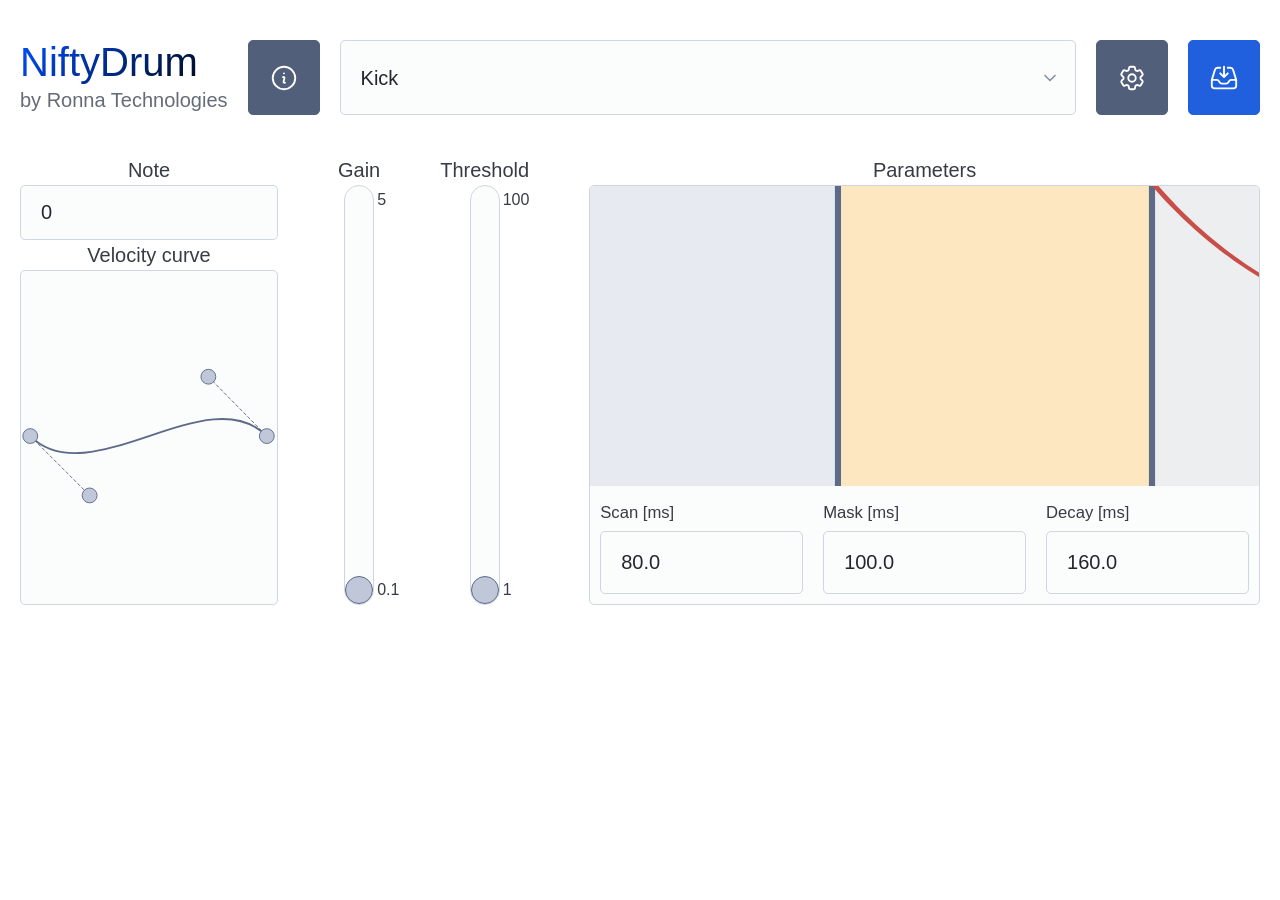
==== commit 606cd17f: "change font and color scheme" ====
--- a/index.html
+++ b/index.html
@@ -9,7 +9,7 @@
     <link rel="icon" type="image/png" sizes="32x32" href="/favicon-32x32.png">
     <link rel="icon" type="image/png" sizes="16x16" href="/favicon-16x16.png">
     <!-- <link rel="manifest" href="/site.webmanifest"> -->
-    <link rel="stylesheet" href="/assets/css/pico.pumpkin.min.css">
+    <link rel="stylesheet" href="/assets/css/pico.blue.min.css">
     <link rel="stylesheet" href="/assets/css/style.css">
 
     <script src="/assets/js/utils.js" defer></script>
@@ -26,7 +26,9 @@
   <body>
     <header>
       <hgroup>
-        <h1>NiftyDrum</h1>
+        <h1
+          style="font-weight: normal; background: linear-gradient(135deg, #004dff, var(--pico-contrast-hover)); background-clip: text;-webkit-text-fill-color: transparent;">
+          NiftyDrum</h1>
         <p>by Ronna Technologies</p>
       </hgroup>
 
@@ -242,7 +244,7 @@
           <button aria-label="Close" rel="prev" onclick="toggleAboutModal()"></button>
         </header>
         <p>
-          <strong>NiftyDrum</strong> is a <a data-tooltip="https://ronnatech.com" href="https://ronnatech.com"
+          <strong>NiftyDrum</strong> v1.0.0 is a <a data-tooltip="https://ronnatech.com" href="https://ronnatech.com"
             target="_blank">Ronna Technologies</a>
           product.
         </p>
@@ -250,17 +252,23 @@
         <p>
           NiftyDrum App uses the following dependencies:
         <ul>
-          <li><a data-tooltip="https://github.com/pololu/libusbp" href="https://github.com/pololu/libusbp"
-              target="_blank">The Pololu USB
+          <li><a data-tooltip="https://github.com/pololu/libusbp" data-placement="right"
+              href="https://github.com/pololu/libusbp" target="_blank">The Pololu USB
               Library</a> - <small>&copy; Pololu Corporation</small>
           </li>
-          <li><a data-tooltip="https://github.com/libusb/hidapi" href="https://github.com/libusb/hidapi"
-              target="_blank">hidapi</a> - <small>BSD-3-Clause license</small></li>
-          <li><a data-tooltip="https://github.com/vector-of-bool/cmrc" href="https://github.com/vector-of-bool/cmrc"
-              target="_blank">CMakeRC</a> - <small>MIT License</small></li>
-          <li><a data-tooltip="https://github.com/RonnaTechnologies/ezserial"
+          <li><a data-tooltip="https://github.com/libusb/hidapi" data-placement="right"
+              href="https://github.com/libusb/hidapi" target="_blank">hidapi</a> - <small>BSD-3-Clause license</small>
+          </li>
+          <li><a data-tooltip="https://github.com/vector-of-bool/cmrc" data-placement="right"
+              href="https://github.com/vector-of-bool/cmrc" target="_blank">CMakeRC</a> - <small>MIT License</small>
+          </li>
+          <li><a data-tooltip="https://github.com/RonnaTechnologies/ezserial" data-placement="right"
               href="https://github.com/RonnaTechnologies/ezserial" target="_blank">EZ Serial</a> - <small>CC0-1.0
               license</small></li>
+          <li><a data-tooltip="https://picocss.com/" data-placement="right" href="https://picocss.com/"
+              target="_blank">Pico CSS</a> -
+            <small>MIT License</small>
+          </li>
         </ul>
         </p>
       </article>
--- a/assets/css/pico.blue.min.css
+++ b/assets/css/pico.blue.min.css
@@ -0,0 +1,4 @@
+@charset "UTF-8";/*!
+ * Pico CSS ✨ v2.1.1 (https://picocss.com)
+ * Copyright 2019-2025 - Licensed under MIT
+ */:host,:root{--pico-font-family-emoji:"Apple Color Emoji","Segoe UI Emoji","Segoe UI Symbol","Noto Color Emoji";--pico-font-family-sans-serif:system-ui,"Segoe UI",Roboto,Oxygen,Ubuntu,Cantarell,Helvetica,Arial,"Helvetica Neue",sans-serif,var(--pico-font-family-emoji);--pico-font-family-monospace:ui-monospace,SFMono-Regular,"SF Mono",Menlo,Consolas,"Liberation Mono",monospace,var(--pico-font-family-emoji);--pico-font-family:var(--pico-font-family-sans-serif);--pico-line-height:1.5;--pico-font-weight:400;--pico-font-size:100%;--pico-text-underline-offset:0.1rem;--pico-border-radius:0.25rem;--pico-border-width:0.0625rem;--pico-outline-width:0.125rem;--pico-transition:0.2s ease-in-out;--pico-spacing:1rem;--pico-typography-spacing-vertical:1rem;--pico-block-spacing-vertical:var(--pico-spacing);--pico-block-spacing-horizontal:var(--pico-spacing);--pico-grid-column-gap:var(--pico-spacing);--pico-grid-row-gap:var(--pico-spacing);--pico-form-element-spacing-vertical:0.75rem;--pico-form-element-spacing-horizontal:1rem;--pico-group-box-shadow:0 0 0 rgba(0, 0, 0, 0);--pico-group-box-shadow-focus-with-button:0 0 0 var(--pico-outline-width) var(--pico-primary-focus);--pico-group-box-shadow-focus-with-input:0 0 0 0.0625rem var(--pico-form-element-border-color);--pico-modal-overlay-backdrop-filter:blur(0.375rem);--pico-nav-element-spacing-vertical:1rem;--pico-nav-element-spacing-horizontal:0.5rem;--pico-nav-link-spacing-vertical:0.5rem;--pico-nav-link-spacing-horizontal:0.5rem;--pico-nav-breadcrumb-divider:">";--pico-icon-checkbox:url("data:image/svg+xml,%3Csvg xmlns='http://www.w3.org/2000/svg' width='24' height='24' viewBox='0 0 24 24' fill='none' stroke='rgb(255, 255, 255)' stroke-width='4' stroke-linecap='round' stroke-linejoin='round'%3E%3Cpolyline points='20 6 9 17 4 12'%3E%3C/polyline%3E%3C/svg%3E");--pico-icon-minus:url("data:image/svg+xml,%3Csvg xmlns='http://www.w3.org/2000/svg' width='24' height='24' viewBox='0 0 24 24' fill='none' stroke='rgb(255, 255, 255)' stroke-width='4' stroke-linecap='round' stroke-linejoin='round'%3E%3Cline x1='5' y1='12' x2='19' y2='12'%3E%3C/line%3E%3C/svg%3E");--pico-icon-chevron:url("data:image/svg+xml,%3Csvg xmlns='http://www.w3.org/2000/svg' width='24' height='24' viewBox='0 0 24 24' fill='none' stroke='rgb(136, 145, 164)' stroke-width='2' stroke-linecap='round' stroke-linejoin='round'%3E%3Cpolyline points='6 9 12 15 18 9'%3E%3C/polyline%3E%3C/svg%3E");--pico-icon-date:url("data:image/svg+xml,%3Csvg xmlns='http://www.w3.org/2000/svg' width='24' height='24' viewBox='0 0 24 24' fill='none' stroke='rgb(136, 145, 164)' stroke-width='2' stroke-linecap='round' stroke-linejoin='round'%3E%3Crect x='3' y='4' width='18' height='18' rx='2' ry='2'%3E%3C/rect%3E%3Cline x1='16' y1='2' x2='16' y2='6'%3E%3C/line%3E%3Cline x1='8' y1='2' x2='8' y2='6'%3E%3C/line%3E%3Cline x1='3' y1='10' x2='21' y2='10'%3E%3C/line%3E%3C/svg%3E");--pico-icon-time:url("data:image/svg+xml,%3Csvg xmlns='http://www.w3.org/2000/svg' width='24' height='24' viewBox='0 0 24 24' fill='none' stroke='rgb(136, 145, 164)' stroke-width='2' stroke-linecap='round' stroke-linejoin='round'%3E%3Ccircle cx='12' cy='12' r='10'%3E%3C/circle%3E%3Cpolyline points='12 6 12 12 16 14'%3E%3C/polyline%3E%3C/svg%3E");--pico-icon-search:url("data:image/svg+xml,%3Csvg xmlns='http://www.w3.org/2000/svg' width='24' height='24' viewBox='0 0 24 24' fill='none' stroke='rgb(136, 145, 164)' stroke-width='1.5' stroke-linecap='round' stroke-linejoin='round'%3E%3Ccircle cx='11' cy='11' r='8'%3E%3C/circle%3E%3Cline x1='21' y1='21' x2='16.65' y2='16.65'%3E%3C/line%3E%3C/svg%3E");--pico-icon-close:url("data:image/svg+xml,%3Csvg xmlns='http://www.w3.org/2000/svg' width='24' height='24' viewBox='0 0 24 24' fill='none' stroke='rgb(136, 145, 164)' stroke-width='3' stroke-linecap='round' stroke-linejoin='round'%3E%3Cline x1='18' y1='6' x2='6' y2='18'%3E%3C/line%3E%3Cline x1='6' y1='6' x2='18' y2='18'%3E%3C/line%3E%3C/svg%3E");--pico-icon-loading:url("data:image/svg+xml,%3Csvg fill='none' height='24' width='24' viewBox='0 0 24 24' xmlns='http://www.w3.org/2000/svg' %3E%3Cstyle%3E g %7B animation: rotate 2s linear infinite; transform-origin: center center; %7D circle %7B stroke-dasharray: 75,100; stroke-dashoffset: -5; animation: dash 1.5s ease-in-out infinite; stroke-linecap: round; %7D @keyframes rotate %7B 0%25 %7B transform: rotate(0deg); %7D 100%25 %7B transform: rotate(360deg); %7D %7D @keyframes dash %7B 0%25 %7B stroke-dasharray: 1,100; stroke-dashoffset: 0; %7D 50%25 %7B stroke-dasharray: 44.5,100; stroke-dashoffset: -17.5; %7D 100%25 %7B stroke-dasharray: 44.5,100; stroke-dashoffset: -62; %7D %7D %3C/style%3E%3Cg%3E%3Ccircle cx='12' cy='12' r='10' fill='none' stroke='rgb(136, 145, 164)' stroke-width='4' /%3E%3C/g%3E%3C/svg%3E")}@media (min-width:576px){:host,:root{--pico-font-size:106.25%}}@media (min-width:768px){:host,:root{--pico-font-size:112.5%}}@media (min-width:1024px){:host,:root{--pico-font-size:118.75%}}@media (min-width:1280px){:host,:root{--pico-font-size:125%}}@media (min-width:1536px){:host,:root{--pico-font-size:131.25%}}a{--pico-text-decoration:underline}a.contrast,a.secondary{--pico-text-decoration:underline}small{--pico-font-size:0.875em}h1,h2,h3,h4,h5,h6{--pico-font-weight:700}h1{--pico-font-size:2rem;--pico-line-height:1.125;--pico-typography-spacing-top:3rem}h2{--pico-font-size:1.75rem;--pico-line-height:1.15;--pico-typography-spacing-top:2.625rem}h3{--pico-font-size:1.5rem;--pico-line-height:1.175;--pico-typography-spacing-top:2.25rem}h4{--pico-font-size:1.25rem;--pico-line-height:1.2;--pico-typography-spacing-top:1.874rem}h5{--pico-font-size:1.125rem;--pico-line-height:1.225;--pico-typography-spacing-top:1.6875rem}h6{--pico-font-size:1rem;--pico-line-height:1.25;--pico-typography-spacing-top:1.5rem}tfoot td,tfoot th,thead td,thead th{--pico-font-weight:600;--pico-border-width:0.1875rem}code,kbd,pre,samp{--pico-font-family:var(--pico-font-family-monospace)}kbd{--pico-font-weight:bolder}:where(select,textarea),input:not([type=submit],[type=button],[type=reset],[type=checkbox],[type=radio],[type=file]){--pico-outline-width:0.0625rem}[type=search]{--pico-border-radius:5rem}[type=checkbox],[type=radio]{--pico-border-width:0.125rem}[type=checkbox][role=switch]{--pico-border-width:0.1875rem}details.dropdown summary:not([role=button]){--pico-outline-width:0.0625rem}nav details.dropdown summary:focus-visible{--pico-outline-width:0.125rem}[role=search]{--pico-border-radius:5rem}[role=group]:has(button.secondary:focus,[type=submit].secondary:focus,[type=button].secondary:focus,[role=button].secondary:focus),[role=search]:has(button.secondary:focus,[type=submit].secondary:focus,[type=button].secondary:focus,[role=button].secondary:focus){--pico-group-box-shadow-focus-with-button:0 0 0 var(--pico-outline-width) var(--pico-secondary-focus)}[role=group]:has(button.contrast:focus,[type=submit].contrast:focus,[type=button].contrast:focus,[role=button].contrast:focus),[role=search]:has(button.contrast:focus,[type=submit].contrast:focus,[type=button].contrast:focus,[role=button].contrast:focus){--pico-group-box-shadow-focus-with-button:0 0 0 var(--pico-outline-width) var(--pico-contrast-focus)}[role=group] [role=button],[role=group] [type=button],[role=group] [type=submit],[role=group] button,[role=search] [role=button],[role=search] [type=button],[role=search] [type=submit],[role=search] button{--pico-form-element-spacing-horizontal:2rem}details summary[role=button]:not(.outline)::after{filter:brightness(0) invert(1)}[aria-busy=true]:not(input,select,textarea):is(button,[type=submit],[type=button],[type=reset],[role=button]):not(.outline)::before{filter:brightness(0) invert(1)}:host(:not([data-theme=dark])),:root:not([data-theme=dark]),[data-theme=light]{color-scheme:light;--pico-background-color:#fff;--pico-color:#373c44;--pico-text-selection-color:rgba(116, 139, 248, 0.25);--pico-muted-color:#646b79;--pico-muted-border-color:rgb(231, 234, 239.5);--pico-primary:#2060df;--pico-primary-background:#2060df;--pico-primary-border:var(--pico-primary-background);--pico-primary-underline:rgba(32, 96, 223, 0.5);--pico-primary-hover:#184eb8;--pico-primary-hover-background:#1d59d0;--pico-primary-hover-border:var(--pico-primary-hover-background);--pico-primary-hover-underline:var(--pico-primary-hover);--pico-primary-focus:rgba(116, 139, 248, 0.5);--pico-primary-inverse:#fff;--pico-secondary:#5d6b89;--pico-secondary-background:#525f7a;--pico-secondary-border:var(--pico-secondary-background);--pico-secondary-underline:rgba(93, 107, 137, 0.5);--pico-secondary-hover:#48536b;--pico-secondary-hover-background:#48536b;--pico-secondary-hover-border:var(--pico-secondary-hover-background);--pico-secondary-hover-underline:var(--pico-secondary-hover);--pico-secondary-focus:rgba(93, 107, 137, 0.25);--pico-secondary-inverse:#fff;--pico-contrast:#181c25;--pico-contrast-background:#181c25;--pico-contrast-border:var(--pico-contrast-background);--pico-contrast-underline:rgba(24, 28, 37, 0.5);--pico-contrast-hover:#000;--pico-contrast-hover-background:#000;--pico-contrast-hover-border:var(--pico-contrast-hover-background);--pico-contrast-hover-underline:var(--pico-secondary-hover);--pico-contrast-focus:rgba(93, 107, 137, 0.25);--pico-contrast-inverse:#fff;--pico-box-shadow:0.0145rem 0.029rem 0.174rem rgba(129, 145, 181, 0.01698),0.0335rem 0.067rem 0.402rem rgba(129, 145, 181, 0.024),0.0625rem 0.125rem 0.75rem rgba(129, 145, 181, 0.03),0.1125rem 0.225rem 1.35rem rgba(129, 145, 181, 0.036),0.2085rem 0.417rem 2.502rem rgba(129, 145, 181, 0.04302),0.5rem 1rem 6rem rgba(129, 145, 181, 0.06),0 0 0 0.0625rem rgba(129, 145, 181, 0.015);--pico-h1-color:#2d3138;--pico-h2-color:#373c44;--pico-h3-color:#424751;--pico-h4-color:#4d535e;--pico-h5-color:#5c6370;--pico-h6-color:#646b79;--pico-mark-background-color:rgb(252.5, 230.5, 191.5);--pico-mark-color:#0f1114;--pico-ins-color:rgb(28.5, 105.5, 84);--pico-del-color:rgb(136, 56.5, 53);--pico-blockquote-border-color:var(--pico-muted-border-color);--pico-blockquote-footer-color:var(--pico-muted-color);--pico-button-box-shadow:0 0 0 rgba(0, 0, 0, 0);--pico-button-hover-box-shadow:0 0 0 rgba(0, 0, 0, 0);--pico-table-border-color:var(--pico-muted-border-color);--pico-table-row-stripped-background-color:rgba(111, 120, 135, 0.0375);--pico-code-background-color:rgb(243, 244.5, 246.75);--pico-code-color:#646b79;--pico-code-kbd-background-color:var(--pico-color);--pico-code-kbd-color:var(--pico-background-color);--pico-form-element-background-color:rgb(251, 251.5, 252.25);--pico-form-element-selected-background-color:#dfe3eb;--pico-form-element-border-color:#cfd5e2;--pico-form-element-color:#23262c;--pico-form-element-placeholder-color:var(--pico-muted-color);--pico-form-element-active-background-color:#fff;--pico-form-element-active-border-color:var(--pico-primary-border);--pico-form-element-focus-color:var(--pico-primary-border);--pico-form-element-disabled-opacity:0.5;--pico-form-element-invalid-border-color:rgb(183.5, 105.5, 106.5);--pico-form-element-invalid-active-border-color:rgb(200.25, 79.25, 72.25);--pico-form-element-invalid-focus-color:var(--pico-form-element-invalid-active-border-color);--pico-form-element-valid-border-color:rgb(76, 154.5, 137.5);--pico-form-element-valid-active-border-color:rgb(39, 152.75, 118.75);--pico-form-element-valid-focus-color:var(--pico-form-element-valid-active-border-color);--pico-switch-background-color:#bfc7d9;--pico-switch-checked-background-color:var(--pico-primary-background);--pico-switch-color:#fff;--pico-switch-thumb-box-shadow:0 0 0 rgba(0, 0, 0, 0);--pico-range-border-color:#dfe3eb;--pico-range-active-border-color:#bfc7d9;--pico-range-thumb-border-color:var(--pico-background-color);--pico-range-thumb-color:var(--pico-secondary-background);--pico-range-thumb-active-color:var(--pico-primary-background);--pico-accordion-border-color:var(--pico-muted-border-color);--pico-accordion-active-summary-color:var(--pico-primary-hover);--pico-accordion-close-summary-color:var(--pico-color);--pico-accordion-open-summary-color:var(--pico-muted-color);--pico-card-background-color:var(--pico-background-color);--pico-card-border-color:var(--pico-muted-border-color);--pico-card-box-shadow:var(--pico-box-shadow);--pico-card-sectioning-background-color:rgb(251, 251.5, 252.25);--pico-dropdown-background-color:#fff;--pico-dropdown-border-color:#eff1f4;--pico-dropdown-box-shadow:var(--pico-box-shadow);--pico-dropdown-color:var(--pico-color);--pico-dropdown-hover-background-color:#eff1f4;--pico-loading-spinner-opacity:0.5;--pico-modal-overlay-background-color:rgba(232, 234, 237, 0.75);--pico-progress-background-color:#dfe3eb;--pico-progress-color:var(--pico-primary-background);--pico-tooltip-background-color:var(--pico-contrast-background);--pico-tooltip-color:var(--pico-contrast-inverse);--pico-icon-valid:url("data:image/svg+xml,%3Csvg xmlns='http://www.w3.org/2000/svg' width='24' height='24' viewBox='0 0 24 24' fill='none' stroke='rgb(76, 154.5, 137.5)' stroke-width='2' stroke-linecap='round' stroke-linejoin='round'%3E%3Cpolyline points='20 6 9 17 4 12'%3E%3C/polyline%3E%3C/svg%3E");--pico-icon-invalid:url("data:image/svg+xml,%3Csvg xmlns='http://www.w3.org/2000/svg' width='24' height='24' viewBox='0 0 24 24' fill='none' stroke='rgb(200.25, 79.25, 72.25)' stroke-width='2' stroke-linecap='round' stroke-linejoin='round'%3E%3Ccircle cx='12' cy='12' r='10'%3E%3C/circle%3E%3Cline x1='12' y1='8' x2='12' y2='12'%3E%3C/line%3E%3Cline x1='12' y1='16' x2='12.01' y2='16'%3E%3C/line%3E%3C/svg%3E")}:host(:not([data-theme=dark])) input:is([type=submit],[type=button],[type=reset],[type=checkbox],[type=radio],[type=file]),:root:not([data-theme=dark]) input:is([type=submit],[type=button],[type=reset],[type=checkbox],[type=radio],[type=file]),[data-theme=light] input:is([type=submit],[type=button],[type=reset],[type=checkbox],[type=radio],[type=file]){--pico-form-element-focus-color:var(--pico-primary-focus)}@media only screen and (prefers-color-scheme:dark){:host(:not([data-theme])),:root:not([data-theme]){color-scheme:dark;--pico-background-color:rgb(19, 22.5, 30.5);--pico-color:#c2c7d0;--pico-text-selection-color:rgba(137, 153, 249, 0.1875);--pico-muted-color:#7b8495;--pico-muted-border-color:#202632;--pico-primary:#8999f9;--pico-primary-background:#2060df;--pico-primary-border:var(--pico-primary-background);--pico-primary-underline:rgba(137, 153, 249, 0.5);--pico-primary-hover:#aeb5fb;--pico-primary-hover-background:#3c71f7;--pico-primary-hover-border:var(--pico-primary-hover-background);--pico-primary-hover-underline:var(--pico-primary-hover);--pico-primary-focus:rgba(137, 153, 249, 0.375);--pico-primary-inverse:#fff;--pico-secondary:#969eaf;--pico-secondary-background:#525f7a;--pico-secondary-border:var(--pico-secondary-background);--pico-secondary-underline:rgba(150, 158, 175, 0.5);--pico-secondary-hover:#b3b9c5;--pico-secondary-hover-background:#5d6b89;--pico-secondary-hover-border:var(--pico-secondary-hover-background);--pico-secondary-hover-underline:var(--pico-secondary-hover);--pico-secondary-focus:rgba(144, 158, 190, 0.25);--pico-secondary-inverse:#fff;--pico-contrast:#dfe3eb;--pico-contrast-background:#eff1f4;--pico-contrast-border:var(--pico-contrast-background);--pico-contrast-underline:rgba(223, 227, 235, 0.5);--pico-contrast-hover:#fff;--pico-contrast-hover-background:#fff;--pico-contrast-hover-border:var(--pico-contrast-hover-background);--pico-contrast-hover-underline:var(--pico-contrast-hover);--pico-contrast-focus:rgba(207, 213, 226, 0.25);--pico-contrast-inverse:#000;--pico-box-shadow:0.0145rem 0.029rem 0.174rem rgba(7, 8.5, 12, 0.01698),0.0335rem 0.067rem 0.402rem rgba(7, 8.5, 12, 0.024),0.0625rem 0.125rem 0.75rem rgba(7, 8.5, 12, 0.03),0.1125rem 0.225rem 1.35rem rgba(7, 8.5, 12, 0.036),0.2085rem 0.417rem 2.502rem rgba(7, 8.5, 12, 0.04302),0.5rem 1rem 6rem rgba(7, 8.5, 12, 0.06),0 0 0 0.0625rem rgba(7, 8.5, 12, 0.015);--pico-h1-color:#f0f1f3;--pico-h2-color:#e0e3e7;--pico-h3-color:#c2c7d0;--pico-h4-color:#b3b9c5;--pico-h5-color:#a4acba;--pico-h6-color:#8891a4;--pico-mark-background-color:#014063;--pico-mark-color:#fff;--pico-ins-color:#62af9a;--pico-del-color:rgb(205.5, 126, 123);--pico-blockquote-border-color:var(--pico-muted-border-color);--pico-blockquote-footer-color:var(--pico-muted-color);--pico-button-box-shadow:0 0 0 rgba(0, 0, 0, 0);--pico-button-hover-box-shadow:0 0 0 rgba(0, 0, 0, 0);--pico-table-border-color:var(--pico-muted-border-color);--pico-table-row-stripped-background-color:rgba(111, 120, 135, 0.0375);--pico-code-background-color:rgb(26, 30.5, 40.25);--pico-code-color:#8891a4;--pico-code-kbd-background-color:var(--pico-color);--pico-code-kbd-color:var(--pico-background-color);--pico-form-element-background-color:rgb(28, 33, 43.5);--pico-form-element-selected-background-color:#2a3140;--pico-form-element-border-color:#2a3140;--pico-form-element-color:#e0e3e7;--pico-form-element-placeholder-color:#8891a4;--pico-form-element-active-background-color:rgb(26, 30.5, 40.25);--pico-form-element-active-border-color:var(--pico-primary-border);--pico-form-element-focus-color:var(--pico-primary-border);--pico-form-element-disabled-opacity:0.5;--pico-form-element-invalid-border-color:rgb(149.5, 74, 80);--pico-form-element-invalid-active-border-color:rgb(183.25, 63.5, 59);--pico-form-element-invalid-focus-color:var(--pico-form-element-invalid-active-border-color);--pico-form-element-valid-border-color:#2a7b6f;--pico-form-element-valid-active-border-color:rgb(22, 137, 105.5);--pico-form-element-valid-focus-color:var(--pico-form-element-valid-active-border-color);--pico-switch-background-color:#333c4e;--pico-switch-checked-background-color:var(--pico-primary-background);--pico-switch-color:#fff;--pico-switch-thumb-box-shadow:0 0 0 rgba(0, 0, 0, 0);--pico-range-border-color:#202632;--pico-range-active-border-color:#2a3140;--pico-range-thumb-border-color:var(--pico-background-color);--pico-range-thumb-color:var(--pico-secondary-background);--pico-range-thumb-active-color:var(--pico-primary-background);--pico-accordion-border-color:var(--pico-muted-border-color);--pico-accordion-active-summary-color:var(--pico-primary-hover);--pico-accordion-close-summary-color:var(--pico-color);--pico-accordion-open-summary-color:var(--pico-muted-color);--pico-card-background-color:#181c25;--pico-card-border-color:var(--pico-card-background-color);--pico-card-box-shadow:var(--pico-box-shadow);--pico-card-sectioning-background-color:rgb(26, 30.5, 40.25);--pico-dropdown-background-color:#181c25;--pico-dropdown-border-color:#202632;--pico-dropdown-box-shadow:var(--pico-box-shadow);--pico-dropdown-color:var(--pico-color);--pico-dropdown-hover-background-color:#202632;--pico-loading-spinner-opacity:0.5;--pico-modal-overlay-background-color:rgba(7.5, 8.5, 10, 0.75);--pico-progress-background-color:#202632;--pico-progress-color:var(--pico-primary-background);--pico-tooltip-background-color:var(--pico-contrast-background);--pico-tooltip-color:var(--pico-contrast-inverse);--pico-icon-valid:url("data:image/svg+xml,%3Csvg xmlns='http://www.w3.org/2000/svg' width='24' height='24' viewBox='0 0 24 24' fill='none' stroke='rgb(42, 123, 111)' stroke-width='2' stroke-linecap='round' stroke-linejoin='round'%3E%3Cpolyline points='20 6 9 17 4 12'%3E%3C/polyline%3E%3C/svg%3E");--pico-icon-invalid:url("data:image/svg+xml,%3Csvg xmlns='http://www.w3.org/2000/svg' width='24' height='24' viewBox='0 0 24 24' fill='none' stroke='rgb(149.5, 74, 80)' stroke-width='2' stroke-linecap='round' stroke-linejoin='round'%3E%3Ccircle cx='12' cy='12' r='10'%3E%3C/circle%3E%3Cline x1='12' y1='8' x2='12' y2='12'%3E%3C/line%3E%3Cline x1='12' y1='16' x2='12.01' y2='16'%3E%3C/line%3E%3C/svg%3E")}:host(:not([data-theme])) input:is([type=submit],[type=button],[type=reset],[type=checkbox],[type=radio],[type=file]),:root:not([data-theme]) input:is([type=submit],[type=button],[type=reset],[type=checkbox],[type=radio],[type=file]){--pico-form-element-focus-color:var(--pico-primary-focus)}:host(:not([data-theme])) details summary[role=button].contrast:not(.outline)::after,:root:not([data-theme]) details summary[role=button].contrast:not(.outline)::after{filter:brightness(0)}:host(:not([data-theme])) [aria-busy=true]:not(input,select,textarea).contrast:is(button,[type=submit],[type=button],[type=reset],[role=button]):not(.outline)::before,:root:not([data-theme]) [aria-busy=true]:not(input,select,textarea).contrast:is(button,[type=submit],[type=button],[type=reset],[role=button]):not(.outline)::before{filter:brightness(0)}}[data-theme=dark]{color-scheme:dark;--pico-background-color:rgb(19, 22.5, 30.5);--pico-color:#c2c7d0;--pico-text-selection-color:rgba(137, 153, 249, 0.1875);--pico-muted-color:#7b8495;--pico-muted-border-color:#202632;--pico-primary:#8999f9;--pico-primary-background:#2060df;--pico-primary-border:var(--pico-primary-background);--pico-primary-underline:rgba(137, 153, 249, 0.5);--pico-primary-hover:#aeb5fb;--pico-primary-hover-background:#3c71f7;--pico-primary-hover-border:var(--pico-primary-hover-background);--pico-primary-hover-underline:var(--pico-primary-hover);--pico-primary-focus:rgba(137, 153, 249, 0.375);--pico-primary-inverse:#fff;--pico-secondary:#969eaf;--pico-secondary-background:#525f7a;--pico-secondary-border:var(--pico-secondary-background);--pico-secondary-underline:rgba(150, 158, 175, 0.5);--pico-secondary-hover:#b3b9c5;--pico-secondary-hover-background:#5d6b89;--pico-secondary-hover-border:var(--pico-secondary-hover-background);--pico-secondary-hover-underline:var(--pico-secondary-hover);--pico-secondary-focus:rgba(144, 158, 190, 0.25);--pico-secondary-inverse:#fff;--pico-contrast:#dfe3eb;--pico-contrast-background:#eff1f4;--pico-contrast-border:var(--pico-contrast-background);--pico-contrast-underline:rgba(223, 227, 235, 0.5);--pico-contrast-hover:#fff;--pico-contrast-hover-background:#fff;--pico-contrast-hover-border:var(--pico-contrast-hover-background);--pico-contrast-hover-underline:var(--pico-contrast-hover);--pico-contrast-focus:rgba(207, 213, 226, 0.25);--pico-contrast-inverse:#000;--pico-box-shadow:0.0145rem 0.029rem 0.174rem rgba(7, 8.5, 12, 0.01698),0.0335rem 0.067rem 0.402rem rgba(7, 8.5, 12, 0.024),0.0625rem 0.125rem 0.75rem rgba(7, 8.5, 12, 0.03),0.1125rem 0.225rem 1.35rem rgba(7, 8.5, 12, 0.036),0.2085rem 0.417rem 2.502rem rgba(7, 8.5, 12, 0.04302),0.5rem 1rem 6rem rgba(7, 8.5, 12, 0.06),0 0 0 0.0625rem rgba(7, 8.5, 12, 0.015);--pico-h1-color:#f0f1f3;--pico-h2-color:#e0e3e7;--pico-h3-color:#c2c7d0;--pico-h4-color:#b3b9c5;--pico-h5-color:#a4acba;--pico-h6-color:#8891a4;--pico-mark-background-color:#014063;--pico-mark-color:#fff;--pico-ins-color:#62af9a;--pico-del-color:rgb(205.5, 126, 123);--pico-blockquote-border-color:var(--pico-muted-border-color);--pico-blockquote-footer-color:var(--pico-muted-color);--pico-button-box-shadow:0 0 0 rgba(0, 0, 0, 0);--pico-button-hover-box-shadow:0 0 0 rgba(0, 0, 0, 0);--pico-table-border-color:var(--pico-muted-border-color);--pico-table-row-stripped-background-color:rgba(111, 120, 135, 0.0375);--pico-code-background-color:rgb(26, 30.5, 40.25);--pico-code-color:#8891a4;--pico-code-kbd-background-color:var(--pico-color);--pico-code-kbd-color:var(--pico-background-color);--pico-form-element-background-color:rgb(28, 33, 43.5);--pico-form-element-selected-background-color:#2a3140;--pico-form-element-border-color:#2a3140;--pico-form-element-color:#e0e3e7;--pico-form-element-placeholder-color:#8891a4;--pico-form-element-active-background-color:rgb(26, 30.5, 40.25);--pico-form-element-active-border-color:var(--pico-primary-border);--pico-form-element-focus-color:var(--pico-primary-border);--pico-form-element-disabled-opacity:0.5;--pico-form-element-invalid-border-color:rgb(149.5, 74, 80);--pico-form-element-invalid-active-border-color:rgb(183.25, 63.5, 59);--pico-form-element-invalid-focus-color:var(--pico-form-element-invalid-active-border-color);--pico-form-element-valid-border-color:#2a7b6f;--pico-form-element-valid-active-border-color:rgb(22, 137, 105.5);--pico-form-element-valid-focus-color:var(--pico-form-element-valid-active-border-color);--pico-switch-background-color:#333c4e;--pico-switch-checked-background-color:var(--pico-primary-background);--pico-switch-color:#fff;--pico-switch-thumb-box-shadow:0 0 0 rgba(0, 0, 0, 0);--pico-range-border-color:#202632;--pico-range-active-border-color:#2a3140;--pico-range-thumb-border-color:var(--pico-background-color);--pico-range-thumb-color:var(--pico-secondary-background);--pico-range-thumb-active-color:var(--pico-primary-background);--pico-accordion-border-color:var(--pico-muted-border-color);--pico-accordion-active-summary-color:var(--pico-primary-hover);--pico-accordion-close-summary-color:var(--pico-color);--pico-accordion-open-summary-color:var(--pico-muted-color);--pico-card-background-color:#181c25;--pico-card-border-color:var(--pico-card-background-color);--pico-card-box-shadow:var(--pico-box-shadow);--pico-card-sectioning-background-color:rgb(26, 30.5, 40.25);--pico-dropdown-background-color:#181c25;--pico-dropdown-border-color:#202632;--pico-dropdown-box-shadow:var(--pico-box-shadow);--pico-dropdown-color:var(--pico-color);--pico-dropdown-hover-background-color:#202632;--pico-loading-spinner-opacity:0.5;--pico-modal-overlay-background-color:rgba(7.5, 8.5, 10, 0.75);--pico-progress-background-color:#202632;--pico-progress-color:var(--pico-primary-background);--pico-tooltip-background-color:var(--pico-contrast-background);--pico-tooltip-color:var(--pico-contrast-inverse);--pico-icon-valid:url("data:image/svg+xml,%3Csvg xmlns='http://www.w3.org/2000/svg' width='24' height='24' viewBox='0 0 24 24' fill='none' stroke='rgb(42, 123, 111)' stroke-width='2' stroke-linecap='round' stroke-linejoin='round'%3E%3Cpolyline points='20 6 9 17 4 12'%3E%3C/polyline%3E%3C/svg%3E");--pico-icon-invalid:url("data:image/svg+xml,%3Csvg xmlns='http://www.w3.org/2000/svg' width='24' height='24' viewBox='0 0 24 24' fill='none' stroke='rgb(149.5, 74, 80)' stroke-width='2' stroke-linecap='round' stroke-linejoin='round'%3E%3Ccircle cx='12' cy='12' r='10'%3E%3C/circle%3E%3Cline x1='12' y1='8' x2='12' y2='12'%3E%3C/line%3E%3Cline x1='12' y1='16' x2='12.01' y2='16'%3E%3C/line%3E%3C/svg%3E")}[data-theme=dark] input:is([type=submit],[type=button],[type=reset],[type=checkbox],[type=radio],[type=file]){--pico-form-element-focus-color:var(--pico-primary-focus)}[data-theme=dark] details summary[role=button].contrast:not(.outline)::after{filter:brightness(0)}[data-theme=dark] [aria-busy=true]:not(input,select,textarea).contrast:is(button,[type=submit],[type=button],[type=reset],[role=button]):not(.outline)::before{filter:brightness(0)}[type=checkbox],[type=radio],[type=range],progress{accent-color:var(--pico-primary)}*,::after,::before{box-sizing:border-box;background-repeat:no-repeat}::after,::before{text-decoration:inherit;vertical-align:inherit}:where(:host),:where(:root){-webkit-tap-highlight-color:transparent;-webkit-text-size-adjust:100%;-moz-text-size-adjust:100%;text-size-adjust:100%;background-color:var(--pico-background-color);color:var(--pico-color);font-weight:var(--pico-font-weight);font-size:var(--pico-font-size);line-height:var(--pico-line-height);font-family:var(--pico-font-family);text-underline-offset:var(--pico-text-underline-offset);text-rendering:optimizeLegibility;overflow-wrap:break-word;-moz-tab-size:4;-o-tab-size:4;tab-size:4}body{width:100%;margin:0}main{display:block}body>footer,body>header,body>main{padding-block:var(--pico-block-spacing-vertical)}section{margin-bottom:var(--pico-block-spacing-vertical)}.container,.container-fluid{width:100%;margin-right:auto;margin-left:auto;padding-right:var(--pico-spacing);padding-left:var(--pico-spacing)}@media (min-width:576px){.container{max-width:510px;padding-right:0;padding-left:0}}@media (min-width:768px){.container{max-width:700px}}@media (min-width:1024px){.container{max-width:950px}}@media (min-width:1280px){.container{max-width:1200px}}@media (min-width:1536px){.container{max-width:1450px}}.grid{grid-column-gap:var(--pico-grid-column-gap);grid-row-gap:var(--pico-grid-row-gap);display:grid;grid-template-columns:1fr}@media (min-width:768px){.grid{grid-template-columns:repeat(auto-fit,minmax(0%,1fr))}}.grid>*{min-width:0}.overflow-auto{overflow:auto}b,strong{font-weight:bolder}sub,sup{position:relative;font-size:.75em;line-height:0;vertical-align:baseline}sub{bottom:-.25em}sup{top:-.5em}address,blockquote,dl,ol,p,pre,table,ul{margin-top:0;margin-bottom:var(--pico-typography-spacing-vertical);color:var(--pico-color);font-style:normal;font-weight:var(--pico-font-weight)}h1,h2,h3,h4,h5,h6{margin-top:0;margin-bottom:var(--pico-typography-spacing-vertical);color:var(--pico-color);font-weight:var(--pico-font-weight);font-size:var(--pico-font-size);line-height:var(--pico-line-height);font-family:var(--pico-font-family)}h1{--pico-color:var(--pico-h1-color)}h2{--pico-color:var(--pico-h2-color)}h3{--pico-color:var(--pico-h3-color)}h4{--pico-color:var(--pico-h4-color)}h5{--pico-color:var(--pico-h5-color)}h6{--pico-color:var(--pico-h6-color)}:where(article,address,blockquote,dl,figure,form,ol,p,pre,table,ul)~:is(h1,h2,h3,h4,h5,h6){margin-top:var(--pico-typography-spacing-top)}p{margin-bottom:var(--pico-typography-spacing-vertical)}hgroup{margin-bottom:var(--pico-typography-spacing-vertical)}hgroup>*{margin-top:0;margin-bottom:0}hgroup>:not(:first-child):last-child{--pico-color:var(--pico-muted-color);--pico-font-weight:unset;font-size:1rem}:where(ol,ul) li{margin-bottom:calc(var(--pico-typography-spacing-vertical) * .25)}:where(dl,ol,ul) :where(dl,ol,ul){margin:0;margin-top:calc(var(--pico-typography-spacing-vertical) * .25)}ul li{list-style:square}mark{padding:.125rem .25rem;background-color:var(--pico-mark-background-color);color:var(--pico-mark-color);vertical-align:baseline}blockquote{display:block;margin:var(--pico-typography-spacing-vertical) 0;padding:var(--pico-spacing);border-right:none;border-left:.25rem solid var(--pico-blockquote-border-color);border-inline-start:0.25rem solid var(--pico-blockquote-border-color);border-inline-end:none}blockquote footer{margin-top:calc(var(--pico-typography-spacing-vertical) * .5);color:var(--pico-blockquote-footer-color)}abbr[title]{border-bottom:1px dotted;text-decoration:none;cursor:help}ins{color:var(--pico-ins-color);text-decoration:none}del{color:var(--pico-del-color)}::-moz-selection{background-color:var(--pico-text-selection-color)}::selection{background-color:var(--pico-text-selection-color)}:where(a:not([role=button])),[role=link]{--pico-color:var(--pico-primary);--pico-background-color:transparent;--pico-underline:var(--pico-primary-underline);outline:0;background-color:var(--pico-background-color);color:var(--pico-color);-webkit-text-decoration:var(--pico-text-decoration);text-decoration:var(--pico-text-decoration);text-decoration-color:var(--pico-underline);text-underline-offset:0.125em;transition:background-color var(--pico-transition),color var(--pico-transition),box-shadow var(--pico-transition),-webkit-text-decoration var(--pico-transition);transition:background-color var(--pico-transition),color var(--pico-transition),text-decoration var(--pico-transition),box-shadow var(--pico-transition);transition:background-color var(--pico-transition),color var(--pico-transition),text-decoration var(--pico-transition),box-shadow var(--pico-transition),-webkit-text-decoration var(--pico-transition)}:where(a:not([role=button])):is([aria-current]:not([aria-current=false]),:hover,:active,:focus),[role=link]:is([aria-current]:not([aria-current=false]),:hover,:active,:focus){--pico-color:var(--pico-primary-hover);--pico-underline:var(--pico-primary-hover-underline);--pico-text-decoration:underline}:where(a:not([role=button])):focus-visible,[role=link]:focus-visible{box-shadow:0 0 0 var(--pico-outline-width) var(--pico-primary-focus)}:where(a:not([role=button])).secondary,[role=link].secondary{--pico-color:var(--pico-secondary);--pico-underline:var(--pico-secondary-underline)}:where(a:not([role=button])).secondary:is([aria-current]:not([aria-current=false]),:hover,:active,:focus),[role=link].secondary:is([aria-current]:not([aria-current=false]),:hover,:active,:focus){--pico-color:var(--pico-secondary-hover);--pico-underline:var(--pico-secondary-hover-underline)}:where(a:not([role=button])).contrast,[role=link].contrast{--pico-color:var(--pico-contrast);--pico-underline:var(--pico-contrast-underline)}:where(a:not([role=button])).contrast:is([aria-current]:not([aria-current=false]),:hover,:active,:focus),[role=link].contrast:is([aria-current]:not([aria-current=false]),:hover,:active,:focus){--pico-color:var(--pico-contrast-hover);--pico-underline:var(--pico-contrast-hover-underline)}a[role=button]{display:inline-block}button{margin:0;overflow:visible;font-family:inherit;text-transform:none}[type=button],[type=reset],[type=submit],button{-webkit-appearance:button}[role=button],[type=button],[type=file]::file-selector-button,[type=reset],[type=submit],button{--pico-background-color:var(--pico-primary-background);--pico-border-color:var(--pico-primary-border);--pico-color:var(--pico-primary-inverse);--pico-box-shadow:var(--pico-button-box-shadow, 0 0 0 rgba(0, 0, 0, 0));padding:var(--pico-form-element-spacing-vertical) var(--pico-form-element-spacing-horizontal);border:var(--pico-border-width) solid var(--pico-border-color);border-radius:var(--pico-border-radius);outline:0;background-color:var(--pico-background-color);box-shadow:var(--pico-box-shadow);color:var(--pico-color);font-weight:var(--pico-font-weight);font-size:1rem;line-height:var(--pico-line-height);text-align:center;text-decoration:none;cursor:pointer;-webkit-user-select:none;-moz-user-select:none;user-select:none;transition:background-color var(--pico-transition),border-color var(--pico-transition),color var(--pico-transition),box-shadow var(--pico-transition)}[role=button]:is(:hover,:active,:focus),[role=button]:is([aria-current]:not([aria-current=false])),[type=button]:is(:hover,:active,:focus),[type=button]:is([aria-current]:not([aria-current=false])),[type=file]::file-selector-button:is(:hover,:active,:focus),[type=file]::file-selector-button:is([aria-current]:not([aria-current=false])),[type=reset]:is(:hover,:active,:focus),[type=reset]:is([aria-current]:not([aria-current=false])),[type=submit]:is(:hover,:active,:focus),[type=submit]:is([aria-current]:not([aria-current=false])),button:is(:hover,:active,:focus),button:is([aria-current]:not([aria-current=false])){--pico-background-color:var(--pico-primary-hover-background);--pico-border-color:var(--pico-primary-hover-border);--pico-box-shadow:var(--pico-button-hover-box-shadow, 0 0 0 rgba(0, 0, 0, 0));--pico-color:var(--pico-primary-inverse)}[role=button]:focus,[role=button]:is([aria-current]:not([aria-current=false])):focus,[type=button]:focus,[type=button]:is([aria-current]:not([aria-current=false])):focus,[type=file]::file-selector-button:focus,[type=file]::file-selector-button:is([aria-current]:not([aria-current=false])):focus,[type=reset]:focus,[type=reset]:is([aria-current]:not([aria-current=false])):focus,[type=submit]:focus,[type=submit]:is([aria-current]:not([aria-current=false])):focus,button:focus,button:is([aria-current]:not([aria-current=false])):focus{--pico-box-shadow:var(--pico-button-hover-box-shadow, 0 0 0 rgba(0, 0, 0, 0)),0 0 0 var(--pico-outline-width) var(--pico-primary-focus)}[type=button],[type=reset],[type=submit]{margin-bottom:var(--pico-spacing)}:is(button,[type=submit],[type=button],[role=button]).secondary,[type=file]::file-selector-button,[type=reset]{--pico-background-color:var(--pico-secondary-background);--pico-border-color:var(--pico-secondary-border);--pico-color:var(--pico-secondary-inverse);cursor:pointer}:is(button,[type=submit],[type=button],[role=button]).secondary:is([aria-current]:not([aria-current=false]),:hover,:active,:focus),[type=file]::file-selector-button:is([aria-current]:not([aria-current=false]),:hover,:active,:focus),[type=reset]:is([aria-current]:not([aria-current=false]),:hover,:active,:focus){--pico-background-color:var(--pico-secondary-hover-background);--pico-border-color:var(--pico-secondary-hover-border);--pico-color:var(--pico-secondary-inverse)}:is(button,[type=submit],[type=button],[role=button]).secondary:focus,:is(button,[type=submit],[type=button],[role=button]).secondary:is([aria-current]:not([aria-current=false])):focus,[type=file]::file-selector-button:focus,[type=file]::file-selector-button:is([aria-current]:not([aria-current=false])):focus,[type=reset]:focus,[type=reset]:is([aria-current]:not([aria-current=false])):focus{--pico-box-shadow:var(--pico-button-hover-box-shadow, 0 0 0 rgba(0, 0, 0, 0)),0 0 0 var(--pico-outline-width) var(--pico-secondary-focus)}:is(button,[type=submit],[type=button],[role=button]).contrast{--pico-background-color:var(--pico-contrast-background);--pico-border-color:var(--pico-contrast-border);--pico-color:var(--pico-contrast-inverse)}:is(button,[type=submit],[type=button],[role=button]).contrast:is([aria-current]:not([aria-current=false]),:hover,:active,:focus){--pico-background-color:var(--pico-contrast-hover-background);--pico-border-color:var(--pico-contrast-hover-border);--pico-color:var(--pico-contrast-inverse)}:is(button,[type=submit],[type=button],[role=button]).contrast:focus,:is(button,[type=submit],[type=button],[role=button]).contrast:is([aria-current]:not([aria-current=false])):focus{--pico-box-shadow:var(--pico-button-hover-box-shadow, 0 0 0 rgba(0, 0, 0, 0)),0 0 0 var(--pico-outline-width) var(--pico-contrast-focus)}:is(button,[type=submit],[type=button],[role=button]).outline,[type=reset].outline{--pico-background-color:transparent;--pico-color:var(--pico-primary);--pico-border-color:var(--pico-primary)}:is(button,[type=submit],[type=button],[role=button]).outline:is([aria-current]:not([aria-current=false]),:hover,:active,:focus),[type=reset].outline:is([aria-current]:not([aria-current=false]),:hover,:active,:focus){--pico-background-color:transparent;--pico-color:var(--pico-primary-hover);--pico-border-color:var(--pico-primary-hover)}:is(button,[type=submit],[type=button],[role=button]).outline.secondary,[type=reset].outline{--pico-color:var(--pico-secondary);--pico-border-color:var(--pico-secondary)}:is(button,[type=submit],[type=button],[role=button]).outline.secondary:is([aria-current]:not([aria-current=false]),:hover,:active,:focus),[type=reset].outline:is([aria-current]:not([aria-current=false]),:hover,:active,:focus){--pico-color:var(--pico-secondary-hover);--pico-border-color:var(--pico-secondary-hover)}:is(button,[type=submit],[type=button],[role=button]).outline.contrast{--pico-color:var(--pico-contrast);--pico-border-color:var(--pico-contrast)}:is(button,[type=submit],[type=button],[role=button]).outline.contrast:is([aria-current]:not([aria-current=false]),:hover,:active,:focus){--pico-color:var(--pico-contrast-hover);--pico-border-color:var(--pico-contrast-hover)}:where(button,[type=submit],[type=reset],[type=button],[role=button])[disabled],:where(fieldset[disabled]) :is(button,[type=submit],[type=button],[type=reset],[role=button]){opacity:.5;pointer-events:none}:where(table){width:100%;border-collapse:collapse;border-spacing:0;text-indent:0}td,th{padding:calc(var(--pico-spacing)/ 2) var(--pico-spacing);border-bottom:var(--pico-border-width) solid var(--pico-table-border-color);background-color:var(--pico-background-color);color:var(--pico-color);font-weight:var(--pico-font-weight);text-align:left;text-align:start}tfoot td,tfoot th{border-top:var(--pico-border-width) solid var(--pico-table-border-color);border-bottom:0}table.striped tbody tr:nth-child(odd) td,table.striped tbody tr:nth-child(odd) th{background-color:var(--pico-table-row-stripped-background-color)}:where(audio,canvas,iframe,img,svg,video){vertical-align:middle}audio,video{display:inline-block}audio:not([controls]){display:none;height:0}:where(iframe){border-style:none}img{max-width:100%;height:auto;border-style:none}:where(svg:not([fill])){fill:currentColor}svg:not(:host),svg:not(:root){overflow:hidden}code,kbd,pre,samp{font-size:.875em;font-family:var(--pico-font-family)}pre code,pre samp{font-size:inherit;font-family:inherit}pre{-ms-overflow-style:scrollbar;overflow:auto}code,kbd,pre,samp{border-radius:var(--pico-border-radius);background:var(--pico-code-background-color);color:var(--pico-code-color);font-weight:var(--pico-font-weight);line-height:initial}code,kbd,samp{display:inline-block;padding:.375rem}pre{display:block;margin-bottom:var(--pico-spacing);overflow-x:auto}pre>code,pre>samp{display:block;padding:var(--pico-spacing);background:0 0;line-height:var(--pico-line-height)}kbd{background-color:var(--pico-code-kbd-background-color);color:var(--pico-code-kbd-color);vertical-align:baseline}figure{display:block;margin:0;padding:0}figure figcaption{padding:calc(var(--pico-spacing) * .5) 0;color:var(--pico-muted-color)}hr{height:0;margin:var(--pico-typography-spacing-vertical) 0;border:0;border-top:1px solid var(--pico-muted-border-color);color:inherit}[hidden],template{display:none!important}canvas{display:inline-block}input,optgroup,select,textarea{margin:0;font-size:1rem;line-height:var(--pico-line-height);font-family:inherit;letter-spacing:inherit}input{overflow:visible}select{text-transform:none}legend{max-width:100%;padding:0;color:inherit;white-space:normal}textarea{overflow:auto}[type=checkbox],[type=radio]{padding:0}::-webkit-inner-spin-button,::-webkit-outer-spin-button{height:auto}[type=search]{-webkit-appearance:textfield;outline-offset:-2px}[type=search]::-webkit-search-decoration{-webkit-appearance:none}::-webkit-file-upload-button{-webkit-appearance:button;font:inherit}::-moz-focus-inner{padding:0;border-style:none}:-moz-focusring{outline:0}:-moz-ui-invalid{box-shadow:none}::-ms-expand{display:none}[type=file],[type=range]{padding:0;border-width:0}input:not([type=checkbox],[type=radio],[type=range]){height:calc(1rem * var(--pico-line-height) + var(--pico-form-element-spacing-vertical) * 2 + var(--pico-border-width) * 2)}fieldset{width:100%;margin:0;margin-bottom:var(--pico-spacing);padding:0;border:0}fieldset legend,label{display:block;margin-bottom:calc(var(--pico-spacing) * .375);color:var(--pico-color);font-weight:var(--pico-form-label-font-weight,var(--pico-font-weight))}fieldset legend{margin-bottom:calc(var(--pico-spacing) * .5)}button[type=submit],input:not([type=checkbox],[type=radio]),select,textarea{width:100%}input:not([type=checkbox],[type=radio],[type=range],[type=file]),select,textarea{-webkit-appearance:none;-moz-appearance:none;appearance:none;padding:var(--pico-form-element-spacing-vertical) var(--pico-form-element-spacing-horizontal)}input,select,textarea{--pico-background-color:var(--pico-form-element-background-color);--pico-border-color:var(--pico-form-element-border-color);--pico-color:var(--pico-form-element-color);--pico-box-shadow:none;border:var(--pico-border-width) solid var(--pico-border-color);border-radius:var(--pico-border-radius);outline:0;background-color:var(--pico-background-color);box-shadow:var(--pico-box-shadow);color:var(--pico-color);font-weight:var(--pico-font-weight);transition:background-color var(--pico-transition),border-color var(--pico-transition),color var(--pico-transition),box-shadow var(--pico-transition)}:where(select,textarea):not([readonly]):is(:active,:focus),input:not([type=submit],[type=button],[type=reset],[type=checkbox],[type=radio],[readonly]):is(:active,:focus){--pico-background-color:var(--pico-form-element-active-background-color)}:where(select,textarea):not([readonly]):is(:active,:focus),input:not([type=submit],[type=button],[type=reset],[role=switch],[readonly]):is(:active,:focus){--pico-border-color:var(--pico-form-element-active-border-color)}:where(select,textarea):not([readonly]):focus,input:not([type=submit],[type=button],[type=reset],[type=range],[type=file],[readonly]):focus{--pico-box-shadow:0 0 0 var(--pico-outline-width) var(--pico-form-element-focus-color)}:where(fieldset[disabled]) :is(input:not([type=submit],[type=button],[type=reset]),select,textarea),input:not([type=submit],[type=button],[type=reset])[disabled],label[aria-disabled=true],select[disabled],textarea[disabled]{opacity:var(--pico-form-element-disabled-opacity);pointer-events:none}label[aria-disabled=true] input[disabled]{opacity:1}:where(input,select,textarea):not([type=checkbox],[type=radio],[type=date],[type=datetime-local],[type=month],[type=time],[type=week],[type=range])[aria-invalid]{padding-right:calc(var(--pico-form-element-spacing-horizontal) + 1.5rem)!important;padding-left:var(--pico-form-element-spacing-horizontal);padding-inline-start:var(--pico-form-element-spacing-horizontal)!important;padding-inline-end:calc(var(--pico-form-element-spacing-horizontal) + 1.5rem)!important;background-position:center right .75rem;background-size:1rem auto;background-repeat:no-repeat}:where(input,select,textarea):not([type=checkbox],[type=radio],[type=date],[type=datetime-local],[type=month],[type=time],[type=week],[type=range])[aria-invalid=false]:not(select){background-image:var(--pico-icon-valid)}:where(input,select,textarea):not([type=checkbox],[type=radio],[type=date],[type=datetime-local],[type=month],[type=time],[type=week],[type=range])[aria-invalid=true]:not(select){background-image:var(--pico-icon-invalid)}:where(input,select,textarea)[aria-invalid=false]{--pico-border-color:var(--pico-form-element-valid-border-color)}:where(input,select,textarea)[aria-invalid=false]:is(:active,:focus){--pico-border-color:var(--pico-form-element-valid-active-border-color)!important}:where(input,select,textarea)[aria-invalid=false]:is(:active,:focus):not([type=checkbox],[type=radio]){--pico-box-shadow:0 0 0 var(--pico-outline-width) var(--pico-form-element-valid-focus-color)!important}:where(input,select,textarea)[aria-invalid=true]{--pico-border-color:var(--pico-form-element-invalid-border-color)}:where(input,select,textarea)[aria-invalid=true]:is(:active,:focus){--pico-border-color:var(--pico-form-element-invalid-active-border-color)!important}:where(input,select,textarea)[aria-invalid=true]:is(:active,:focus):not([type=checkbox],[type=radio]){--pico-box-shadow:0 0 0 var(--pico-outline-width) var(--pico-form-element-invalid-focus-color)!important}[dir=rtl] :where(input,select,textarea):not([type=checkbox],[type=radio]):is([aria-invalid],[aria-invalid=true],[aria-invalid=false]){background-position:center left .75rem}input::-webkit-input-placeholder,input::placeholder,select:invalid,textarea::-webkit-input-placeholder,textarea::placeholder{color:var(--pico-form-element-placeholder-color);opacity:1}input:not([type=checkbox],[type=radio]),select,textarea{margin-bottom:var(--pico-spacing)}select::-ms-expand{border:0;background-color:transparent}select:not([multiple],[size]){padding-right:calc(var(--pico-form-element-spacing-horizontal) + 1.5rem);padding-left:var(--pico-form-element-spacing-horizontal);padding-inline-start:var(--pico-form-element-spacing-horizontal);padding-inline-end:calc(var(--pico-form-element-spacing-horizontal) + 1.5rem);background-image:var(--pico-icon-chevron);background-position:center right .75rem;background-size:1rem auto;background-repeat:no-repeat}select[multiple] option:checked{background:var(--pico-form-element-selected-background-color);color:var(--pico-form-element-color)}[dir=rtl] select:not([multiple],[size]){background-position:center left .75rem}textarea{display:block;resize:vertical}textarea[aria-invalid]{--pico-icon-height:calc(1rem * var(--pico-line-height) + var(--pico-form-element-spacing-vertical) * 2 + var(--pico-border-width) * 2);background-position:top right .75rem!important;background-size:1rem var(--pico-icon-height)!important}:where(input,select,textarea,fieldset,.grid)+small{display:block;width:100%;margin-top:calc(var(--pico-spacing) * -.75);margin-bottom:var(--pico-spacing);color:var(--pico-muted-color)}:where(input,select,textarea,fieldset,.grid)[aria-invalid=false]+small{color:var(--pico-ins-color)}:where(input,select,textarea,fieldset,.grid)[aria-invalid=true]+small{color:var(--pico-del-color)}label>:where(input,select,textarea){margin-top:calc(var(--pico-spacing) * .25)}label:has([type=checkbox],[type=radio]){width:-moz-fit-content;width:fit-content;cursor:pointer}[type=checkbox],[type=radio]{-webkit-appearance:none;-moz-appearance:none;appearance:none;width:1.25em;height:1.25em;margin-top:-.125em;margin-inline-end:.5em;border-width:var(--pico-border-width);vertical-align:middle;cursor:pointer}[type=checkbox]::-ms-check,[type=radio]::-ms-check{display:none}[type=checkbox]:checked,[type=checkbox]:checked:active,[type=checkbox]:checked:focus,[type=radio]:checked,[type=radio]:checked:active,[type=radio]:checked:focus{--pico-background-color:var(--pico-primary-background);--pico-border-color:var(--pico-primary-border);background-image:var(--pico-icon-checkbox);background-position:center;background-size:.75em auto;background-repeat:no-repeat}[type=checkbox]~label,[type=radio]~label{display:inline-block;margin-bottom:0;cursor:pointer}[type=checkbox]~label:not(:last-of-type),[type=radio]~label:not(:last-of-type){margin-inline-end:1em}[type=checkbox]:indeterminate{--pico-background-color:var(--pico-primary-background);--pico-border-color:var(--pico-primary-border);background-image:var(--pico-icon-minus);background-position:center;background-size:.75em auto;background-repeat:no-repeat}[type=radio]{border-radius:50%}[type=radio]:checked,[type=radio]:checked:active,[type=radio]:checked:focus{--pico-background-color:var(--pico-primary-inverse);border-width:.35em;background-image:none}[type=checkbox][role=switch]{--pico-background-color:var(--pico-switch-background-color);--pico-color:var(--pico-switch-color);width:2.25em;height:1.25em;border:var(--pico-border-width) solid var(--pico-border-color);border-radius:1.25em;background-color:var(--pico-background-color);line-height:1.25em}[type=checkbox][role=switch]:not([aria-invalid]){--pico-border-color:var(--pico-switch-background-color)}[type=checkbox][role=switch]:before{display:block;aspect-ratio:1;height:100%;border-radius:50%;background-color:var(--pico-color);box-shadow:var(--pico-switch-thumb-box-shadow);content:"";transition:margin .1s ease-in-out}[type=checkbox][role=switch]:focus{--pico-background-color:var(--pico-switch-background-color);--pico-border-color:var(--pico-switch-background-color)}[type=checkbox][role=switch]:checked{--pico-background-color:var(--pico-switch-checked-background-color);--pico-border-color:var(--pico-switch-checked-background-color);background-image:none}[type=checkbox][role=switch]:checked::before{margin-inline-start:calc(2.25em - 1.25em)}[type=checkbox][role=switch][disabled]{--pico-background-color:var(--pico-border-color)}[type=checkbox][aria-invalid=false]:checked,[type=checkbox][aria-invalid=false]:checked:active,[type=checkbox][aria-invalid=false]:checked:focus,[type=checkbox][role=switch][aria-invalid=false]:checked,[type=checkbox][role=switch][aria-invalid=false]:checked:active,[type=checkbox][role=switch][aria-invalid=false]:checked:focus{--pico-background-color:var(--pico-form-element-valid-border-color)}[type=checkbox]:checked:active[aria-invalid=true],[type=checkbox]:checked:focus[aria-invalid=true],[type=checkbox]:checked[aria-invalid=true],[type=checkbox][role=switch]:checked:active[aria-invalid=true],[type=checkbox][role=switch]:checked:focus[aria-invalid=true],[type=checkbox][role=switch]:checked[aria-invalid=true]{--pico-background-color:var(--pico-form-element-invalid-border-color)}[type=checkbox][aria-invalid=false]:checked,[type=checkbox][aria-invalid=false]:checked:active,[type=checkbox][aria-invalid=false]:checked:focus,[type=checkbox][role=switch][aria-invalid=false]:checked,[type=checkbox][role=switch][aria-invalid=false]:checked:active,[type=checkbox][role=switch][aria-invalid=false]:checked:focus,[type=radio][aria-invalid=false]:checked,[type=radio][aria-invalid=false]:checked:active,[type=radio][aria-invalid=false]:checked:focus{--pico-border-color:var(--pico-form-element-valid-border-color)}[type=checkbox]:checked:active[aria-invalid=true],[type=checkbox]:checked:focus[aria-invalid=true],[type=checkbox]:checked[aria-invalid=true],[type=checkbox][role=switch]:checked:active[aria-invalid=true],[type=checkbox][role=switch]:checked:focus[aria-invalid=true],[type=checkbox][role=switch]:checked[aria-invalid=true],[type=radio]:checked:active[aria-invalid=true],[type=radio]:checked:focus[aria-invalid=true],[type=radio]:checked[aria-invalid=true]{--pico-border-color:var(--pico-form-element-invalid-border-color)}[type=color]::-webkit-color-swatch-wrapper{padding:0}[type=color]::-moz-focus-inner{padding:0}[type=color]::-webkit-color-swatch{border:0;border-radius:calc(var(--pico-border-radius) * .5)}[type=color]::-moz-color-swatch{border:0;border-radius:calc(var(--pico-border-radius) * .5)}input:not([type=checkbox],[type=radio],[type=range],[type=file]):is([type=date],[type=datetime-local],[type=month],[type=time],[type=week]){--pico-icon-position:0.75rem;--pico-icon-width:1rem;padding-right:calc(var(--pico-icon-width) + var(--pico-icon-position));background-image:var(--pico-icon-date);background-position:center right var(--pico-icon-position);background-size:var(--pico-icon-width) auto;background-repeat:no-repeat}input:not([type=checkbox],[type=radio],[type=range],[type=file])[type=time]{background-image:var(--pico-icon-time)}[type=date]::-webkit-calendar-picker-indicator,[type=datetime-local]::-webkit-calendar-picker-indicator,[type=month]::-webkit-calendar-picker-indicator,[type=time]::-webkit-calendar-picker-indicator,[type=week]::-webkit-calendar-picker-indicator{width:var(--pico-icon-width);margin-right:calc(var(--pico-icon-width) * -1);margin-left:var(--pico-icon-position);opacity:0}@-moz-document url-prefix(){[type=date],[type=datetime-local],[type=month],[type=time],[type=week]{padding-right:var(--pico-form-element-spacing-horizontal)!important;background-image:none!important}}[dir=rtl] :is([type=date],[type=datetime-local],[type=month],[type=time],[type=week]){text-align:right}[type=file]{--pico-color:var(--pico-muted-color);margin-left:calc(var(--pico-outline-width) * -1);padding:calc(var(--pico-form-element-spacing-vertical) * .5) 0;padding-left:var(--pico-outline-width);border:0;border-radius:0;background:0 0}[type=file]::file-selector-button{margin-right:calc(var(--pico-spacing)/ 2);padding:calc(var(--pico-form-element-spacing-vertical) * .5) var(--pico-form-element-spacing-horizontal)}[type=file]:is(:hover,:active,:focus)::file-selector-button{--pico-background-color:var(--pico-secondary-hover-background);--pico-border-color:var(--pico-secondary-hover-border)}[type=file]:focus::file-selector-button{--pico-box-shadow:var(--pico-button-hover-box-shadow, 0 0 0 rgba(0, 0, 0, 0)),0 0 0 var(--pico-outline-width) var(--pico-secondary-focus)}[type=range]{-webkit-appearance:none;-moz-appearance:none;appearance:none;width:100%;height:1.25rem;background:0 0}[type=range]::-webkit-slider-runnable-track{width:100%;height:.375rem;border-radius:var(--pico-border-radius);background-color:var(--pico-range-border-color);-webkit-transition:background-color var(--pico-transition),box-shadow var(--pico-transition);transition:background-color var(--pico-transition),box-shadow var(--pico-transition)}[type=range]::-moz-range-track{width:100%;height:.375rem;border-radius:var(--pico-border-radius);background-color:var(--pico-range-border-color);-moz-transition:background-color var(--pico-transition),box-shadow var(--pico-transition);transition:background-color var(--pico-transition),box-shadow var(--pico-transition)}[type=range]::-ms-track{width:100%;height:.375rem;border-radius:var(--pico-border-radius);background-color:var(--pico-range-border-color);-ms-transition:background-color var(--pico-transition),box-shadow var(--pico-transition);transition:background-color var(--pico-transition),box-shadow var(--pico-transition)}[type=range]::-webkit-slider-thumb{-webkit-appearance:none;width:1.25rem;height:1.25rem;margin-top:-.4375rem;border:2px solid var(--pico-range-thumb-border-color);border-radius:50%;background-color:var(--pico-range-thumb-color);cursor:pointer;-webkit-transition:background-color var(--pico-transition),transform var(--pico-transition);transition:background-color var(--pico-transition),transform var(--pico-transition)}[type=range]::-moz-range-thumb{-webkit-appearance:none;width:1.25rem;height:1.25rem;margin-top:-.4375rem;border:2px solid var(--pico-range-thumb-border-color);border-radius:50%;background-color:var(--pico-range-thumb-color);cursor:pointer;-moz-transition:background-color var(--pico-transition),transform var(--pico-transition);transition:background-color var(--pico-transition),transform var(--pico-transition)}[type=range]::-ms-thumb{-webkit-appearance:none;width:1.25rem;height:1.25rem;margin-top:-.4375rem;border:2px solid var(--pico-range-thumb-border-color);border-radius:50%;background-color:var(--pico-range-thumb-color);cursor:pointer;-ms-transition:background-color var(--pico-transition),transform var(--pico-transition);transition:background-color var(--pico-transition),transform var(--pico-transition)}[type=range]:active,[type=range]:focus-within{--pico-range-border-color:var(--pico-range-active-border-color);--pico-range-thumb-color:var(--pico-range-thumb-active-color)}[type=range]:active::-webkit-slider-thumb{transform:scale(1.25)}[type=range]:active::-moz-range-thumb{transform:scale(1.25)}[type=range]:active::-ms-thumb{transform:scale(1.25)}input:not([type=checkbox],[type=radio],[type=range],[type=file])[type=search]{padding-inline-start:calc(var(--pico-form-element-spacing-horizontal) + 1.75rem);background-image:var(--pico-icon-search);background-position:center left calc(var(--pico-form-element-spacing-horizontal) + .125rem);background-size:1rem auto;background-repeat:no-repeat}input:not([type=checkbox],[type=radio],[type=range],[type=file])[type=search][aria-invalid]{padding-inline-start:calc(var(--pico-form-element-spacing-horizontal) + 1.75rem)!important;background-position:center left 1.125rem,center right .75rem}input:not([type=checkbox],[type=radio],[type=range],[type=file])[type=search][aria-invalid=false]{background-image:var(--pico-icon-search),var(--pico-icon-valid)}input:not([type=checkbox],[type=radio],[type=range],[type=file])[type=search][aria-invalid=true]{background-image:var(--pico-icon-search),var(--pico-icon-invalid)}[dir=rtl] :where(input):not([type=checkbox],[type=radio],[type=range],[type=file])[type=search]{background-position:center right 1.125rem}[dir=rtl] :where(input):not([type=checkbox],[type=radio],[type=range],[type=file])[type=search][aria-invalid]{background-position:center right 1.125rem,center left .75rem}details{display:block;margin-bottom:var(--pico-spacing)}details summary{line-height:1rem;list-style-type:none;cursor:pointer;transition:color var(--pico-transition)}details summary:not([role]){color:var(--pico-accordion-close-summary-color)}details summary::-webkit-details-marker{display:none}details summary::marker{display:none}details summary::-moz-list-bullet{list-style-type:none}details summary::after{display:block;width:1rem;height:1rem;margin-inline-start:calc(var(--pico-spacing,1rem) * .5);float:right;transform:rotate(-90deg);background-image:var(--pico-icon-chevron);background-position:right center;background-size:1rem auto;background-repeat:no-repeat;content:"";transition:transform var(--pico-transition)}details summary:focus{outline:0}details summary:focus:not([role]){color:var(--pico-accordion-active-summary-color)}details summary:focus-visible:not([role]){outline:var(--pico-outline-width) solid var(--pico-primary-focus);outline-offset:calc(var(--pico-spacing,1rem) * 0.5);color:var(--pico-primary)}details summary[role=button]{width:100%;text-align:left}details summary[role=button]::after{height:calc(1rem * var(--pico-line-height,1.5))}details[open]>summary{margin-bottom:var(--pico-spacing)}details[open]>summary:not([role]):not(:focus){color:var(--pico-accordion-open-summary-color)}details[open]>summary::after{transform:rotate(0)}[dir=rtl] details summary{text-align:right}[dir=rtl] details summary::after{float:left;background-position:left center}article{margin-bottom:var(--pico-block-spacing-vertical);padding:var(--pico-block-spacing-vertical) var(--pico-block-spacing-horizontal);border-radius:var(--pico-border-radius);background:var(--pico-card-background-color);box-shadow:var(--pico-card-box-shadow)}article>footer,article>header{margin-right:calc(var(--pico-block-spacing-horizontal) * -1);margin-left:calc(var(--pico-block-spacing-horizontal) * -1);padding:calc(var(--pico-block-spacing-vertical) * .66) var(--pico-block-spacing-horizontal);background-color:var(--pico-card-sectioning-background-color)}article>header{margin-top:calc(var(--pico-block-spacing-vertical) * -1);margin-bottom:var(--pico-block-spacing-vertical);border-bottom:var(--pico-border-width) solid var(--pico-card-border-color);border-top-right-radius:var(--pico-border-radius);border-top-left-radius:var(--pico-border-radius)}article>footer{margin-top:var(--pico-block-spacing-vertical);margin-bottom:calc(var(--pico-block-spacing-vertical) * -1);border-top:var(--pico-border-width) solid var(--pico-card-border-color);border-bottom-right-radius:var(--pico-border-radius);border-bottom-left-radius:var(--pico-border-radius)}details.dropdown{position:relative;border-bottom:none}details.dropdown>a::after,details.dropdown>button::after,details.dropdown>summary::after{display:block;width:1rem;height:calc(1rem * var(--pico-line-height,1.5));margin-inline-start:.25rem;float:right;transform:rotate(0) translateX(.2rem);background-image:var(--pico-icon-chevron);background-position:right center;background-size:1rem auto;background-repeat:no-repeat;content:""}nav details.dropdown{margin-bottom:0}details.dropdown>summary:not([role]){height:calc(1rem * var(--pico-line-height) + var(--pico-form-element-spacing-vertical) * 2 + var(--pico-border-width) * 2);padding:var(--pico-form-element-spacing-vertical) var(--pico-form-element-spacing-horizontal);border:var(--pico-border-width) solid var(--pico-form-element-border-color);border-radius:var(--pico-border-radius);background-color:var(--pico-form-element-background-color);color:var(--pico-form-element-placeholder-color);line-height:inherit;cursor:pointer;-webkit-user-select:none;-moz-user-select:none;user-select:none;transition:background-color var(--pico-transition),border-color var(--pico-transition),color var(--pico-transition),box-shadow var(--pico-transition)}details.dropdown>summary:not([role]):active,details.dropdown>summary:not([role]):focus{border-color:var(--pico-form-element-active-border-color);background-color:var(--pico-form-element-active-background-color)}details.dropdown>summary:not([role]):focus{box-shadow:0 0 0 var(--pico-outline-width) var(--pico-form-element-focus-color)}details.dropdown>summary:not([role]):focus-visible{outline:0}details.dropdown>summary:not([role])[aria-invalid=false]{--pico-form-element-border-color:var(--pico-form-element-valid-border-color);--pico-form-element-active-border-color:var(--pico-form-element-valid-focus-color);--pico-form-element-focus-color:var(--pico-form-element-valid-focus-color)}details.dropdown>summary:not([role])[aria-invalid=true]{--pico-form-element-border-color:var(--pico-form-element-invalid-border-color);--pico-form-element-active-border-color:var(--pico-form-element-invalid-focus-color);--pico-form-element-focus-color:var(--pico-form-element-invalid-focus-color)}nav details.dropdown{display:inline;margin:calc(var(--pico-nav-element-spacing-vertical) * -1) 0}nav details.dropdown>summary::after{transform:rotate(0) translateX(0)}nav details.dropdown>summary:not([role]){height:calc(1rem * var(--pico-line-height) + var(--pico-nav-link-spacing-vertical) * 2);padding:calc(var(--pico-nav-link-spacing-vertical) - var(--pico-border-width) * 2) var(--pico-nav-link-spacing-horizontal)}nav details.dropdown>summary:not([role]):focus-visible{box-shadow:0 0 0 var(--pico-outline-width) var(--pico-primary-focus)}details.dropdown>summary+ul{display:flex;z-index:99;position:absolute;left:0;flex-direction:column;width:100%;min-width:-moz-fit-content;min-width:fit-content;margin:0;margin-top:var(--pico-outline-width);padding:0;border:var(--pico-border-width) solid var(--pico-dropdown-border-color);border-radius:var(--pico-border-radius);background-color:var(--pico-dropdown-background-color);box-shadow:var(--pico-dropdown-box-shadow);color:var(--pico-dropdown-color);white-space:nowrap;opacity:0;transition:opacity var(--pico-transition),transform 0s ease-in-out 1s}details.dropdown>summary+ul[dir=rtl]{right:0;left:auto}details.dropdown>summary+ul li{width:100%;margin-bottom:0;padding:calc(var(--pico-form-element-spacing-vertical) * .5) var(--pico-form-element-spacing-horizontal);list-style:none}details.dropdown>summary+ul li:first-of-type{margin-top:calc(var(--pico-form-element-spacing-vertical) * .5)}details.dropdown>summary+ul li:last-of-type{margin-bottom:calc(var(--pico-form-element-spacing-vertical) * .5)}details.dropdown>summary+ul li a{display:block;margin:calc(var(--pico-form-element-spacing-vertical) * -.5) calc(var(--pico-form-element-spacing-horizontal) * -1);padding:calc(var(--pico-form-element-spacing-vertical) * .5) var(--pico-form-element-spacing-horizontal);overflow:hidden;border-radius:0;color:var(--pico-dropdown-color);text-decoration:none;text-overflow:ellipsis}details.dropdown>summary+ul li a:active,details.dropdown>summary+ul li a:focus,details.dropdown>summary+ul li a:focus-visible,details.dropdown>summary+ul li a:hover,details.dropdown>summary+ul li a[aria-current]:not([aria-current=false]){background-color:var(--pico-dropdown-hover-background-color)}details.dropdown>summary+ul li label{width:100%}details.dropdown>summary+ul li:has(label):hover{background-color:var(--pico-dropdown-hover-background-color)}details.dropdown[open]>summary{margin-bottom:0}details.dropdown[open]>summary+ul{transform:scaleY(1);opacity:1;transition:opacity var(--pico-transition),transform 0s ease-in-out 0s}details.dropdown[open]>summary::before{display:block;z-index:1;position:fixed;width:100vw;height:100vh;inset:0;background:0 0;content:"";cursor:default}label>details.dropdown{margin-top:calc(var(--pico-spacing) * .25)}[role=group],[role=search]{display:inline-flex;position:relative;width:100%;margin-bottom:var(--pico-spacing);border-radius:var(--pico-border-radius);box-shadow:var(--pico-group-box-shadow,0 0 0 transparent);vertical-align:middle;transition:box-shadow var(--pico-transition)}[role=group] input:not([type=checkbox],[type=radio]),[role=group] select,[role=group]>*,[role=search] input:not([type=checkbox],[type=radio]),[role=search] select,[role=search]>*{position:relative;flex:1 1 auto;margin-bottom:0}[role=group] input:not([type=checkbox],[type=radio]):not(:first-child),[role=group] select:not(:first-child),[role=group]>:not(:first-child),[role=search] input:not([type=checkbox],[type=radio]):not(:first-child),[role=search] select:not(:first-child),[role=search]>:not(:first-child){margin-left:0;border-top-left-radius:0;border-bottom-left-radius:0}[role=group] input:not([type=checkbox],[type=radio]):not(:last-child),[role=group] select:not(:last-child),[role=group]>:not(:last-child),[role=search] input:not([type=checkbox],[type=radio]):not(:last-child),[role=search] select:not(:last-child),[role=search]>:not(:last-child){border-top-right-radius:0;border-bottom-right-radius:0}[role=group] input:not([type=checkbox],[type=radio]):focus,[role=group] select:focus,[role=group]>:focus,[role=search] input:not([type=checkbox],[type=radio]):focus,[role=search] select:focus,[role=search]>:focus{z-index:2}[role=group] [role=button]:not(:first-child),[role=group] [type=button]:not(:first-child),[role=group] [type=reset]:not(:first-child),[role=group] [type=submit]:not(:first-child),[role=group] button:not(:first-child),[role=group] input:not([type=checkbox],[type=radio]):not(:first-child),[role=group] select:not(:first-child),[role=search] [role=button]:not(:first-child),[role=search] [type=button]:not(:first-child),[role=search] [type=reset]:not(:first-child),[role=search] [type=submit]:not(:first-child),[role=search] button:not(:first-child),[role=search] input:not([type=checkbox],[type=radio]):not(:first-child),[role=search] select:not(:first-child){margin-left:calc(var(--pico-border-width) * -1)}[role=group] [role=button],[role=group] [type=button],[role=group] [type=reset],[role=group] [type=submit],[role=group] button,[role=search] [role=button],[role=search] [type=button],[role=search] [type=reset],[role=search] [type=submit],[role=search] button{width:auto}@supports selector(:has(*)){[role=group]:has(button:focus,[type=submit]:focus,[type=button]:focus,[role=button]:focus),[role=search]:has(button:focus,[type=submit]:focus,[type=button]:focus,[role=button]:focus){--pico-group-box-shadow:var(--pico-group-box-shadow-focus-with-button)}[role=group]:has(button:focus,[type=submit]:focus,[type=button]:focus,[role=button]:focus) input:not([type=checkbox],[type=radio]),[role=group]:has(button:focus,[type=submit]:focus,[type=button]:focus,[role=button]:focus) select,[role=search]:has(button:focus,[type=submit]:focus,[type=button]:focus,[role=button]:focus) input:not([type=checkbox],[type=radio]),[role=search]:has(button:focus,[type=submit]:focus,[type=button]:focus,[role=button]:focus) select{border-color:transparent}[role=group]:has(input:not([type=submit],[type=button]):focus,select:focus),[role=search]:has(input:not([type=submit],[type=button]):focus,select:focus){--pico-group-box-shadow:var(--pico-group-box-shadow-focus-with-input)}[role=group]:has(input:not([type=submit],[type=button]):focus,select:focus) [role=button],[role=group]:has(input:not([type=submit],[type=button]):focus,select:focus) [type=button],[role=group]:has(input:not([type=submit],[type=button]):focus,select:focus) [type=submit],[role=group]:has(input:not([type=submit],[type=button]):focus,select:focus) button,[role=search]:has(input:not([type=submit],[type=button]):focus,select:focus) [role=button],[role=search]:has(input:not([type=submit],[type=button]):focus,select:focus) [type=button],[role=search]:has(input:not([type=submit],[type=button]):focus,select:focus) [type=submit],[role=search]:has(input:not([type=submit],[type=button]):focus,select:focus) button{--pico-button-box-shadow:0 0 0 var(--pico-border-width) var(--pico-primary-border);--pico-button-hover-box-shadow:0 0 0 var(--pico-border-width) var(--pico-primary-hover-border)}[role=group] [role=button]:focus,[role=group] [type=button]:focus,[role=group] [type=reset]:focus,[role=group] [type=submit]:focus,[role=group] button:focus,[role=search] [role=button]:focus,[role=search] [type=button]:focus,[role=search] [type=reset]:focus,[role=search] [type=submit]:focus,[role=search] button:focus{box-shadow:none}}[role=search]>:first-child{border-top-left-radius:5rem;border-bottom-left-radius:5rem}[role=search]>:last-child{border-top-right-radius:5rem;border-bottom-right-radius:5rem}[aria-busy=true]:not(input,select,textarea,html,form){white-space:nowrap}[aria-busy=true]:not(input,select,textarea,html,form)::before{display:inline-block;width:1em;height:1em;background-image:var(--pico-icon-loading);background-size:1em auto;background-repeat:no-repeat;content:"";vertical-align:-.125em}[aria-busy=true]:not(input,select,textarea,html,form):not(:empty)::before{margin-inline-end:calc(var(--pico-spacing) * .5)}[aria-busy=true]:not(input,select,textarea,html,form):empty{text-align:center}[role=button][aria-busy=true],[type=button][aria-busy=true],[type=reset][aria-busy=true],[type=submit][aria-busy=true],a[aria-busy=true],button[aria-busy=true]{pointer-events:none}:host,:root{--pico-scrollbar-width:0px}dialog{display:flex;z-index:999;position:fixed;top:0;right:0;bottom:0;left:0;align-items:center;justify-content:center;width:inherit;min-width:100%;height:inherit;min-height:100%;padding:0;border:0;-webkit-backdrop-filter:var(--pico-modal-overlay-backdrop-filter);backdrop-filter:var(--pico-modal-overlay-backdrop-filter);background-color:var(--pico-modal-overlay-background-color);color:var(--pico-color)}dialog>article{width:100%;max-height:calc(100vh - var(--pico-spacing) * 2);margin:var(--pico-spacing);overflow:auto}@media (min-width:576px){dialog>article{max-width:510px}}@media (min-width:768px){dialog>article{max-width:700px}}dialog>article>header>*{margin-bottom:0}dialog>article>header .close,dialog>article>header :is(a,button)[rel=prev]{margin:0;margin-left:var(--pico-spacing);padding:0;float:right}dialog>article>footer{text-align:right}dialog>article>footer [role=button],dialog>article>footer button{margin-bottom:0}dialog>article>footer [role=button]:not(:first-of-type),dialog>article>footer button:not(:first-of-type){margin-left:calc(var(--pico-spacing) * .5)}dialog>article .close,dialog>article :is(a,button)[rel=prev]{display:block;width:1rem;height:1rem;margin-top:calc(var(--pico-spacing) * -1);margin-bottom:var(--pico-spacing);margin-left:auto;border:none;background-image:var(--pico-icon-close);background-position:center;background-size:auto 1rem;background-repeat:no-repeat;background-color:transparent;opacity:.5;transition:opacity var(--pico-transition)}dialog>article .close:is([aria-current]:not([aria-current=false]),:hover,:active,:focus),dialog>article :is(a,button)[rel=prev]:is([aria-current]:not([aria-current=false]),:hover,:active,:focus){opacity:1}dialog:not([open]),dialog[open=false]{display:none}.modal-is-open{padding-right:var(--pico-scrollbar-width,0);overflow:hidden;pointer-events:none;touch-action:none}.modal-is-open dialog{pointer-events:auto;touch-action:auto}:where(.modal-is-opening,.modal-is-closing) dialog,:where(.modal-is-opening,.modal-is-closing) dialog>article{animation-duration:.2s;animation-timing-function:ease-in-out;animation-fill-mode:both}:where(.modal-is-opening,.modal-is-closing) dialog{animation-duration:.8s;animation-name:modal-overlay}:where(.modal-is-opening,.modal-is-closing) dialog>article{animation-delay:.2s;animation-name:modal}.modal-is-closing dialog,.modal-is-closing dialog>article{animation-delay:0s;animation-direction:reverse}@keyframes modal-overlay{from{-webkit-backdrop-filter:none;backdrop-filter:none;background-color:transparent}}@keyframes modal{from{transform:translateY(-100%);opacity:0}}:where(nav li)::before{float:left;content:"​"}nav,nav ul{display:flex}nav{justify-content:space-between;overflow:visible}nav ol,nav ul{align-items:center;margin-bottom:0;padding:0;list-style:none}nav ol:first-of-type,nav ul:first-of-type{margin-left:calc(var(--pico-nav-element-spacing-horizontal) * -1)}nav ol:last-of-type,nav ul:last-of-type{margin-right:calc(var(--pico-nav-element-spacing-horizontal) * -1)}nav li{display:inline-block;margin:0;padding:var(--pico-nav-element-spacing-vertical) var(--pico-nav-element-spacing-horizontal)}nav li :where(a,[role=link]){display:inline-block;margin:calc(var(--pico-nav-link-spacing-vertical) * -1) calc(var(--pico-nav-link-spacing-horizontal) * -1);padding:var(--pico-nav-link-spacing-vertical) var(--pico-nav-link-spacing-horizontal);border-radius:var(--pico-border-radius)}nav li :where(a,[role=link]):not(:hover){text-decoration:none}nav li [role=button],nav li [type=button],nav li button,nav li input:not([type=checkbox],[type=radio],[type=range],[type=file]),nav li select{height:auto;margin-right:inherit;margin-bottom:0;margin-left:inherit;padding:calc(var(--pico-nav-link-spacing-vertical) - var(--pico-border-width) * 2) var(--pico-nav-link-spacing-horizontal)}nav[aria-label=breadcrumb]{align-items:center;justify-content:start}nav[aria-label=breadcrumb] ul li:not(:first-child){margin-inline-start:var(--pico-nav-link-spacing-horizontal)}nav[aria-label=breadcrumb] ul li a{margin:calc(var(--pico-nav-link-spacing-vertical) * -1) 0;margin-inline-start:calc(var(--pico-nav-link-spacing-horizontal) * -1)}nav[aria-label=breadcrumb] ul li:not(:last-child)::after{display:inline-block;position:absolute;width:calc(var(--pico-nav-link-spacing-horizontal) * 4);margin:0 calc(var(--pico-nav-link-spacing-horizontal) * -1);content:var(--pico-nav-breadcrumb-divider);color:var(--pico-muted-color);text-align:center;text-decoration:none;white-space:nowrap}nav[aria-label=breadcrumb] a[aria-current]:not([aria-current=false]){background-color:transparent;color:inherit;text-decoration:none;pointer-events:none}aside li,aside nav,aside ol,aside ul{display:block}aside li{padding:calc(var(--pico-nav-element-spacing-vertical) * .5) var(--pico-nav-element-spacing-horizontal)}aside li a{display:block}aside li [role=button]{margin:inherit}[dir=rtl] nav[aria-label=breadcrumb] ul li:not(:last-child) ::after{content:"\\"}progress{display:inline-block;vertical-align:baseline}progress{-webkit-appearance:none;-moz-appearance:none;display:inline-block;appearance:none;width:100%;height:.5rem;margin-bottom:calc(var(--pico-spacing) * .5);overflow:hidden;border:0;border-radius:var(--pico-border-radius);background-color:var(--pico-progress-background-color);color:var(--pico-progress-color)}progress::-webkit-progress-bar{border-radius:var(--pico-border-radius);background:0 0}progress[value]::-webkit-progress-value{background-color:var(--pico-progress-color);-webkit-transition:inline-size var(--pico-transition);transition:inline-size var(--pico-transition)}progress::-moz-progress-bar{background-color:var(--pico-progress-color)}@media (prefers-reduced-motion:no-preference){progress:indeterminate{background:var(--pico-progress-background-color) linear-gradient(to right,var(--pico-progress-color) 30%,var(--pico-progress-background-color) 30%) top left/150% 150% no-repeat;animation:progress-indeterminate 1s linear infinite}progress:indeterminate[value]::-webkit-progress-value{background-color:transparent}progress:indeterminate::-moz-progress-bar{background-color:transparent}}@media (prefers-reduced-motion:no-preference){[dir=rtl] progress:indeterminate{animation-direction:reverse}}@keyframes progress-indeterminate{0%{background-position:200% 0}100%{background-position:-200% 0}}[data-tooltip]{position:relative}[data-tooltip]:not(a,button,input,[role=button]){border-bottom:1px dotted;text-decoration:none;cursor:help}[data-tooltip]::after,[data-tooltip]::before,[data-tooltip][data-placement=top]::after,[data-tooltip][data-placement=top]::before{display:block;z-index:99;position:absolute;bottom:100%;left:50%;padding:.25rem .5rem;overflow:hidden;transform:translate(-50%,-.25rem);border-radius:var(--pico-border-radius);background:var(--pico-tooltip-background-color);content:attr(data-tooltip);color:var(--pico-tooltip-color);font-style:normal;font-weight:var(--pico-font-weight);font-size:.875rem;text-decoration:none;text-overflow:ellipsis;white-space:nowrap;opacity:0;pointer-events:none}[data-tooltip]::after,[data-tooltip][data-placement=top]::after{padding:0;transform:translate(-50%,0);border-top:.3rem solid;border-right:.3rem solid transparent;border-left:.3rem solid transparent;border-radius:0;background-color:transparent;content:"";color:var(--pico-tooltip-background-color)}[data-tooltip][data-placement=bottom]::after,[data-tooltip][data-placement=bottom]::before{top:100%;bottom:auto;transform:translate(-50%,.25rem)}[data-tooltip][data-placement=bottom]:after{transform:translate(-50%,-.3rem);border:.3rem solid transparent;border-bottom:.3rem solid}[data-tooltip][data-placement=left]::after,[data-tooltip][data-placement=left]::before{top:50%;right:100%;bottom:auto;left:auto;transform:translate(-.25rem,-50%)}[data-tooltip][data-placement=left]:after{transform:translate(.3rem,-50%);border:.3rem solid transparent;border-left:.3rem solid}[data-tooltip][data-placement=right]::after,[data-tooltip][data-placement=right]::before{top:50%;right:auto;bottom:auto;left:100%;transform:translate(.25rem,-50%)}[data-tooltip][data-placement=right]:after{transform:translate(-.3rem,-50%);border:.3rem solid transparent;border-right:.3rem solid}[data-tooltip]:focus::after,[data-tooltip]:focus::before,[data-tooltip]:hover::after,[data-tooltip]:hover::before{opacity:1}@media (hover:hover) and (pointer:fine){[data-tooltip]:focus::after,[data-tooltip]:focus::before,[data-tooltip]:hover::after,[data-tooltip]:hover::before{--pico-tooltip-slide-to:translate(-50%, -0.25rem);transform:translate(-50%,.75rem);animation-duration:.2s;animation-fill-mode:forwards;animation-name:tooltip-slide;opacity:0}[data-tooltip]:focus::after,[data-tooltip]:hover::after{--pico-tooltip-caret-slide-to:translate(-50%, 0rem);transform:translate(-50%,-.25rem);animation-name:tooltip-caret-slide}[data-tooltip][data-placement=bottom]:focus::after,[data-tooltip][data-placement=bottom]:focus::before,[data-tooltip][data-placement=bottom]:hover::after,[data-tooltip][data-placement=bottom]:hover::before{--pico-tooltip-slide-to:translate(-50%, 0.25rem);transform:translate(-50%,-.75rem);animation-name:tooltip-slide}[data-tooltip][data-placement=bottom]:focus::after,[data-tooltip][data-placement=bottom]:hover::after{--pico-tooltip-caret-slide-to:translate(-50%, -0.3rem);transform:translate(-50%,-.5rem);animation-name:tooltip-caret-slide}[data-tooltip][data-placement=left]:focus::after,[data-tooltip][data-placement=left]:focus::before,[data-tooltip][data-placement=left]:hover::after,[data-tooltip][data-placement=left]:hover::before{--pico-tooltip-slide-to:translate(-0.25rem, -50%);transform:translate(.75rem,-50%);animation-name:tooltip-slide}[data-tooltip][data-placement=left]:focus::after,[data-tooltip][data-placement=left]:hover::after{--pico-tooltip-caret-slide-to:translate(0.3rem, -50%);transform:translate(.05rem,-50%);animation-name:tooltip-caret-slide}[data-tooltip][data-placement=right]:focus::after,[data-tooltip][data-placement=right]:focus::before,[data-tooltip][data-placement=right]:hover::after,[data-tooltip][data-placement=right]:hover::before{--pico-tooltip-slide-to:translate(0.25rem, -50%);transform:translate(-.75rem,-50%);animation-name:tooltip-slide}[data-tooltip][data-placement=right]:focus::after,[data-tooltip][data-placement=right]:hover::after{--pico-tooltip-caret-slide-to:translate(-0.3rem, -50%);transform:translate(-.05rem,-50%);animation-name:tooltip-caret-slide}}@keyframes tooltip-slide{to{transform:var(--pico-tooltip-slide-to);opacity:1}}@keyframes tooltip-caret-slide{50%{opacity:0}to{transform:var(--pico-tooltip-caret-slide-to);opacity:1}}[aria-controls]{cursor:pointer}[aria-disabled=true],[disabled]{cursor:not-allowed}[aria-hidden=false][hidden]{display:initial}[aria-hidden=false][hidden]:not(:focus){clip:rect(0,0,0,0);position:absolute}[tabindex],a,area,button,input,label,select,summary,textarea{-ms-touch-action:manipulation}[dir=rtl]{direction:rtl}@media (prefers-reduced-motion:reduce){:not([aria-busy=true]),:not([aria-busy=true])::after,:not([aria-busy=true])::before{background-attachment:initial!important;animation-duration:1ms!important;animation-delay:-1ms!important;animation-iteration-count:1!important;scroll-behavior:auto!important;transition-delay:0s!important;transition-duration:0s!important}}
--- a/assets/css/style.css
+++ b/assets/css/style.css
@@ -21,10 +21,20 @@
   --border: var(--pico-border-width) solid var(--pico-form-element-border-color);
 }
 
+@font-face 
+{
+  font-family: 'SourceSansPro';
+  src: url('/assets/SourceSansPro.ttf') format('truetype');
+  font-weight: normal;
+  font-style: normal;
+}
+
 * {
   scroll-margin-block-start: 0.75em;
   box-sizing: border-box;
   margin-block-end: 0 !important;
+  font-family: 'SourceSansPro', 'Roboto', 'Helvetica', 'Arial', sans-serif !important;
+
 }
 
 html {
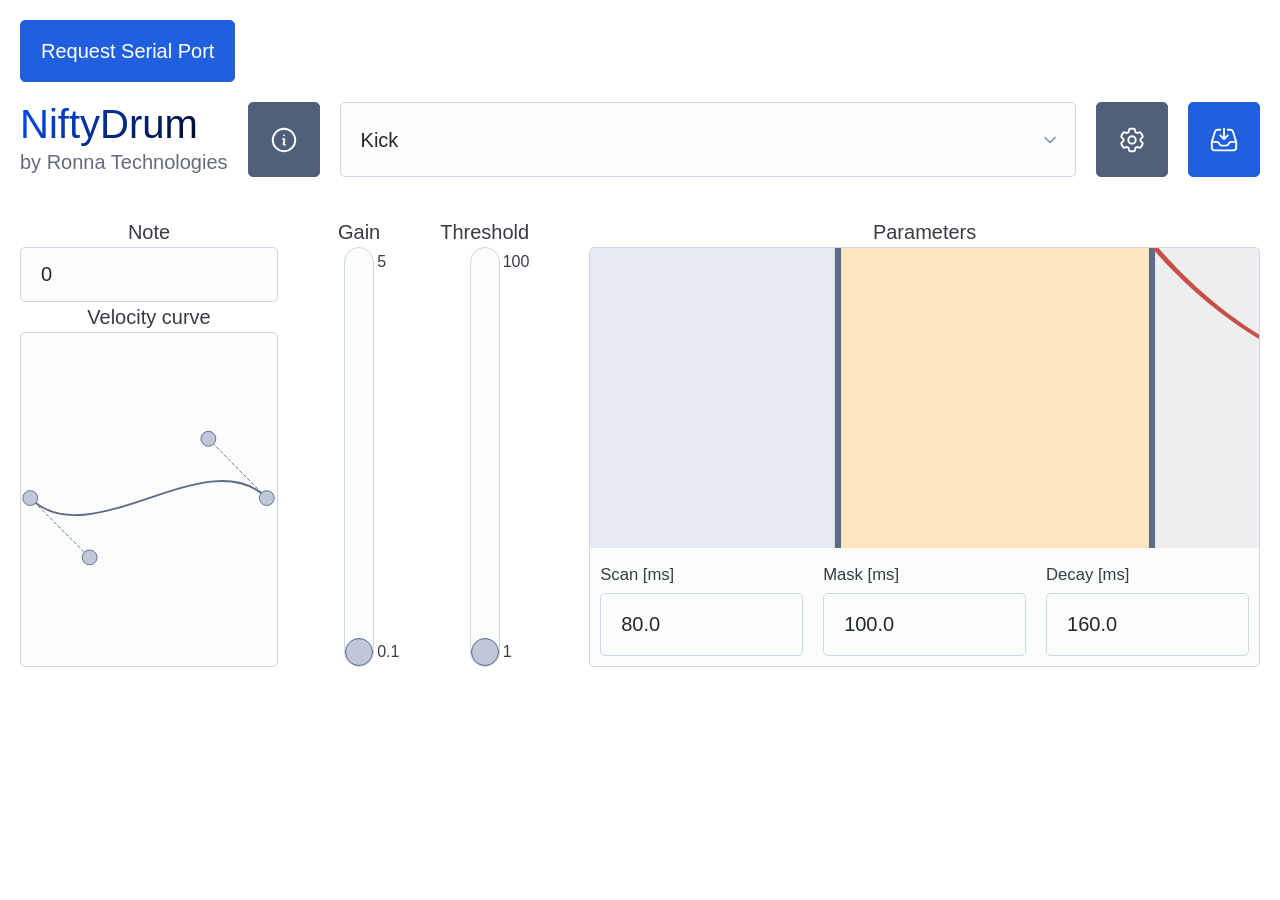
==== commit b7e45b4f: "add web serial support" ====
--- a/index.html
+++ b/index.html
@@ -24,6 +24,9 @@
   </head>
 
   <body>
+    <button id="btnRequest">Request Serial Port</button>
+    <button id="btnConnect" disabled>Connect</button>
+    <button id="btnDisconnect" disabled>Disconnect</button>
     <header>
       <hgroup>
         <h1
@@ -162,7 +165,7 @@
       <div id="hhc-mode" disabled>
         <section>
           Interval (µs)
-          <range-slider min="5000" max="25000" name="hhc-timeout">
+          <range-slider min="5000" max="25000" name="hhc-timeout" integer>
             <div class="slider-container">
               <div class="marker">
                 <span class="label"></span>
@@ -173,7 +176,7 @@
 
         <section>
           Noise threshold
-          <range-slider min="10" max="100" name="hhc-threshold">
+          <range-slider min="10" max="100" name="hhc-threshold" integer>
             <div class="slider-container">
               <div class="marker">
                 <span class="label"></span>
@@ -195,7 +198,7 @@
 
         <section>
           Offset
-          <range-slider min="1" max="127" name="hhc-offset">
+          <range-slider min="1" max="127" name="hhc-offset" integer>
             <div class="slider-container">
               <div class="marker">
                 <span class="label"></span>
@@ -206,7 +209,7 @@
 
         <section>
           Trig
-          <range-slider min="200" max="2000" name="hhc_trig-threshold">
+          <range-slider min="200" max="2000" name="hhc_trig-threshold" integer>
             <div class="slider-container">
               <div class="marker">
                 <span class="label"></span>
@@ -244,7 +247,7 @@
           <button aria-label="Close" rel="prev" onclick="toggleAboutModal()"></button>
         </header>
         <p>
-          <strong>NiftyDrum</strong> v1.0.0 is a <a data-tooltip="https://ronnatech.com" href="https://ronnatech.com"
+          <strong>NiftyDrum</strong> v1.0.0 is a <a data-tooltip="ronnatech.com" href="https://ronnatech.com"
             target="_blank">Ronna Technologies</a>
           product.
         </p>
@@ -252,21 +255,25 @@
         <p>
           NiftyDrum App uses the following dependencies:
         <ul>
-          <li><a data-tooltip="https://github.com/pololu/libusbp" data-placement="right"
+          <li><a data-tooltip="github.com/pololu/libusbp" data-placement="right"
               href="https://github.com/pololu/libusbp" target="_blank">The Pololu USB
               Library</a> - <small>&copy; Pololu Corporation</small>
           </li>
-          <li><a data-tooltip="https://github.com/libusb/hidapi" data-placement="right"
-              href="https://github.com/libusb/hidapi" target="_blank">hidapi</a> - <small>BSD-3-Clause license</small>
-          </li>
-          <li><a data-tooltip="https://github.com/vector-of-bool/cmrc" data-placement="right"
+          <li><a data-tooltip="github.com/libusb/hidapi" data-placement="right" href="https://github.com/libusb/hidapi"
+              target="_blank">hidapi</a> - <small>BSD-3-Clause license</small>
+          </li>
+          <li><a data-tooltip="github.com/vector-of-bool/cmrc" data-placement="right"
               href="https://github.com/vector-of-bool/cmrc" target="_blank">CMakeRC</a> - <small>MIT License</small>
           </li>
-          <li><a data-tooltip="https://github.com/RonnaTechnologies/ezserial" data-placement="right"
+          <li><a data-tooltip="github.com/RonnaTechnologies/ezserial" data-placement="right"
               href="https://github.com/RonnaTechnologies/ezserial" target="_blank">EZ Serial</a> - <small>CC0-1.0
               license</small></li>
-          <li><a data-tooltip="https://picocss.com/" data-placement="right" href="https://picocss.com/"
-              target="_blank">Pico CSS</a> -
+          <li><a data-tooltip="picocss.com" data-placement="right" href="https://picocss.com/" target="_blank">Pico
+              CSS</a> -
+            <small>MIT License</small>
+          </li>
+          <li><a data-tooltip="heroicons.com" data-placement="right" href="https://heroicons.com/"
+              target="_blank">heroicons</a> -
             <small>MIT License</small>
           </li>
         </ul>
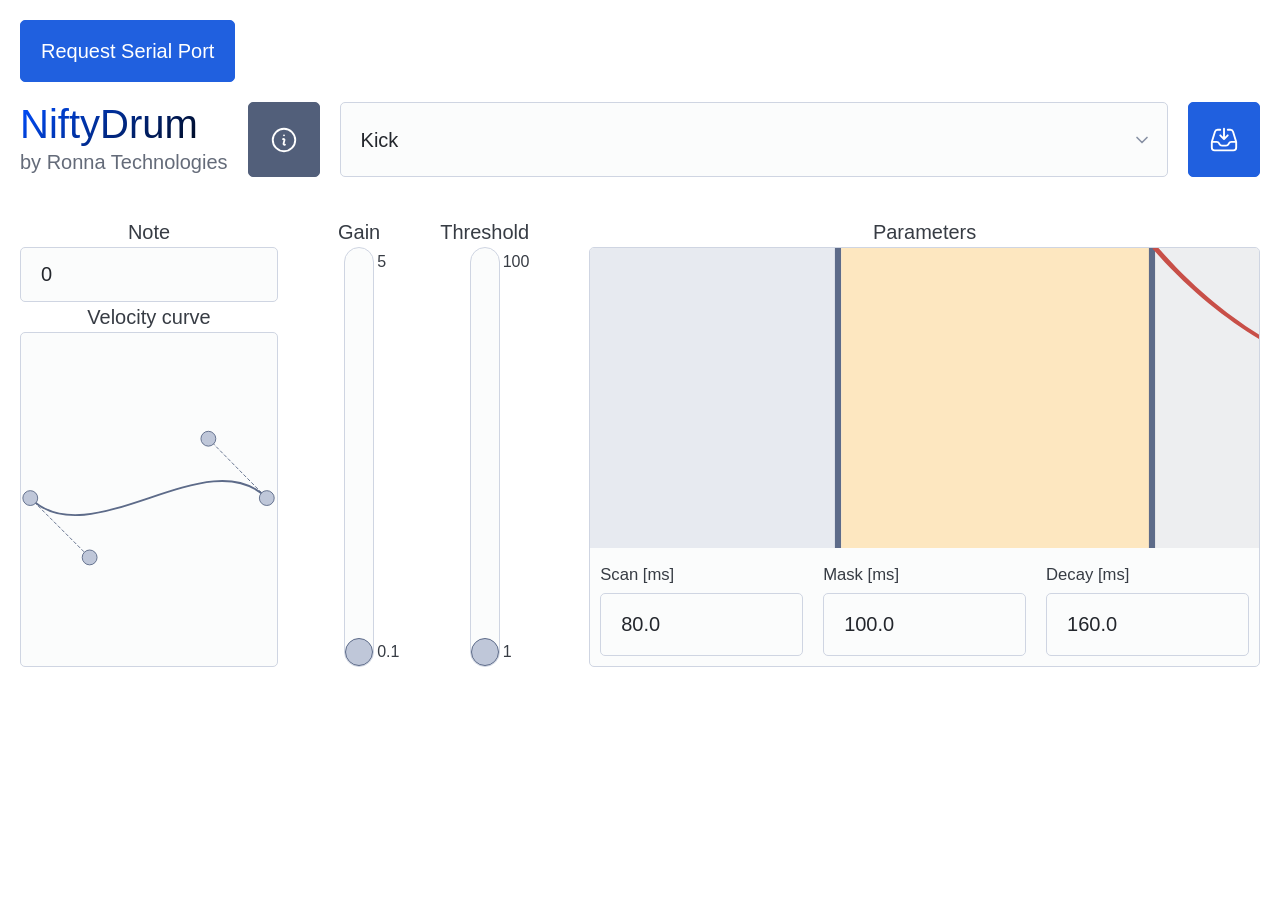
==== commit 1261c644: "remove advanced button" ====
--- a/index.html
+++ b/index.html
@@ -57,14 +57,14 @@
       </select>
 
       <div id="save-reset-buttons">
-        <button onclick="window.location.href='/settings.html'" data-tooltip="Advanced settings" class="secondary"><svg
+        <!-- <button onclick="window.location.href='/settings.html'" data-tooltip="Advanced settings" class="secondary"><svg
             xmlns="http://www.w3.org/2000/svg" fill="none" viewBox="0 0 24 24" stroke-width="1.5" stroke="currentColor"
             class="size-6" style="width: 1.5rem; height: 1.5rem; display: inline-block;">
             <path stroke-linecap="round" stroke-linejoin="round"
               d="M9.594 3.94c.09-.542.56-.94 1.11-.94h2.593c.55 0 1.02.398 1.11.94l.213 1.281c.063.374.313.686.645.87.074.04.147.083.22.127.325.196.72.257 1.075.124l1.217-.456a1.125 1.125 0 0 1 1.37.49l1.296 2.247a1.125 1.125 0 0 1-.26 1.431l-1.003.827c-.293.241-.438.613-.43.992a7.723 7.723 0 0 1 0 .255c-.008.378.137.75.43.991l1.004.827c.424.35.534.955.26 1.43l-1.298 2.247a1.125 1.125 0 0 1-1.369.491l-1.217-.456c-.355-.133-.75-.072-1.076.124a6.47 6.47 0 0 1-.22.128c-.331.183-.581.495-.644.869l-.213 1.281c-.09.543-.56.94-1.11.94h-2.594c-.55 0-1.019-.398-1.11-.94l-.213-1.281c-.062-.374-.312-.686-.644-.87a6.52 6.52 0 0 1-.22-.127c-.325-.196-.72-.257-1.076-.124l-1.217.456a1.125 1.125 0 0 1-1.369-.49l-1.297-2.247a1.125 1.125 0 0 1 .26-1.431l1.004-.827c.292-.24.437-.613.43-.991a6.932 6.932 0 0 1 0-.255c.007-.38-.138-.751-.43-.992l-1.004-.827a1.125 1.125 0 0 1-.26-1.43l1.297-2.247a1.125 1.125 0 0 1 1.37-.491l1.216.456c.356.133.751.072 1.076-.124.072-.044.146-.086.22-.128.332-.183.582-.495.644-.869l.214-1.28Z" />
             <path stroke-linecap="round" stroke-linejoin="round" d="M15 12a3 3 0 1 1-6 0 3 3 0 0 1 6 0Z" />
           </svg>
-        </button>
+        </button> -->
         <button data-tooltip="Save config" onclick=" toggleSaveModal()">
           <svg xmlns="http://www.w3.org/2000/svg" fill="none" viewBox="0 0 24 24" stroke-width="1.5"
             stroke="currentColor" class="size-6" style="width: 1.5rem; height: 1.5rem; display: inline-block;">
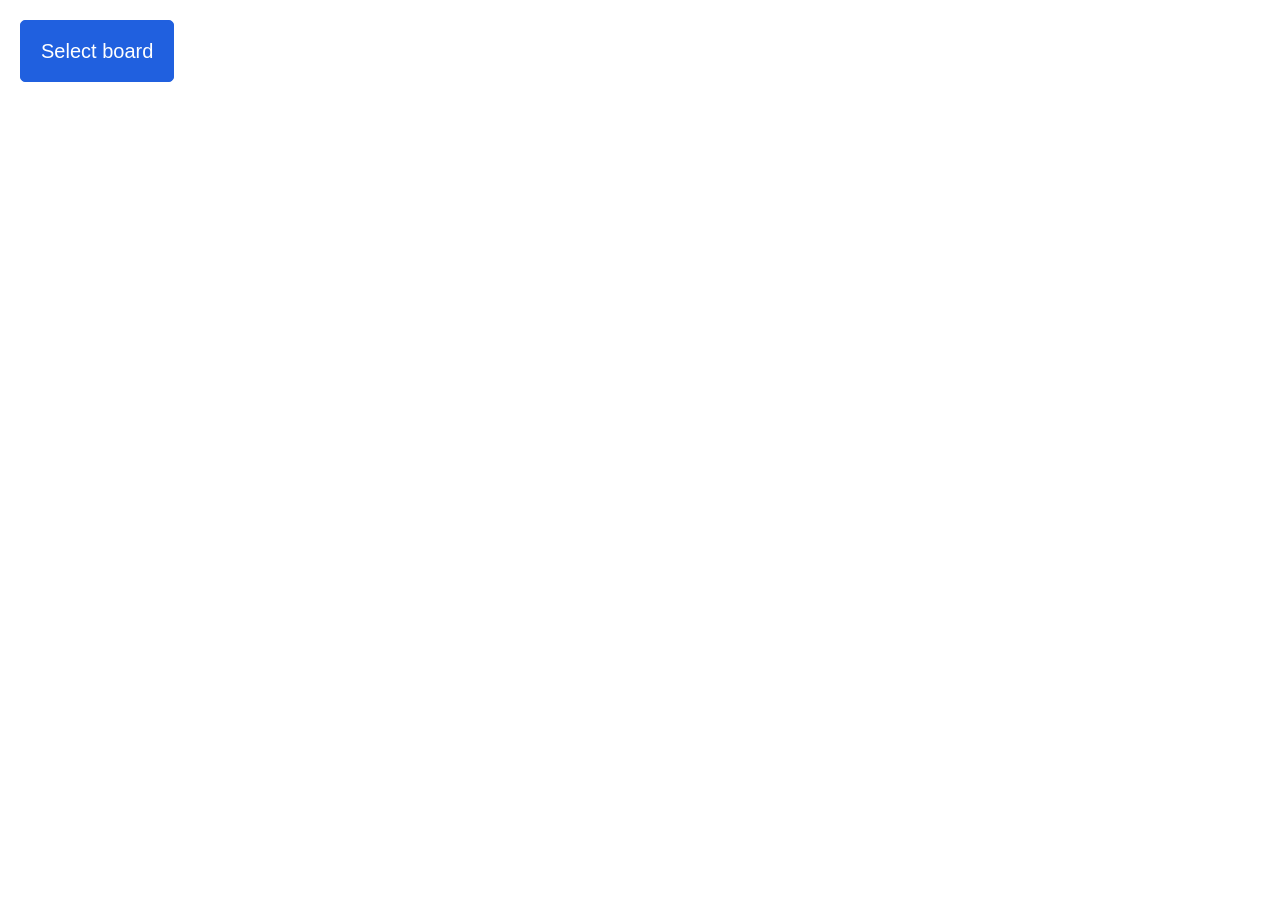
==== commit 800b226a: "change buttons events" ====
--- a/index.html
+++ b/index.html
@@ -24,40 +24,41 @@
   </head>
 
   <body>
-    <button id="btnRequest">Request Serial Port</button>
-    <button id="btnConnect" disabled>Connect</button>
-    <button id="btnDisconnect" disabled>Disconnect</button>
-    <header>
-      <hgroup>
-        <h1
-          style="font-weight: normal; background: linear-gradient(135deg, #004dff, var(--pico-contrast-hover)); background-clip: text;-webkit-text-fill-color: transparent;">
-          NiftyDrum</h1>
-        <p>by Ronna Technologies</p>
-      </hgroup>
-
-      <button data-tooltip="About NiftyDrum" id="about" class="secondary" onclick="toggleAboutModal()">
-        <svg xmlns="http://www.w3.org/2000/svg" fill="none" viewBox="0 0 24 24" stroke-width="1.5" stroke="currentColor"
-          style="width: 1.5rem; height: 1.5rem; display: inline-block;">
-          <path stroke-linecap="round" stroke-linejoin="round"
-            d="m11.25 11.25.041-.02a.75.75 0 0 1 1.063.852l-.708 2.836a.75.75 0 0 0 1.063.853l.041-.021M21 12a9 9 0 1 1-18 0 9 9 0 0 1 18 0Zm-9-3.75h.008v.008H12V8.25Z" />
-        </svg>
-      </button>
-
-      <select name="sensors" id="sensors-select">
-        <option value="kick" selected>Kick</option>
-        <option value="snare">Snare</option>
-        <option value="ride">Ride</option>
-        <option value="crash1">Crash 1</option>
-        <option value="crash2">Crash 2</option>
-        <option value="tom1">Tom 1</option>
-        <option value="tom2">Tom 2</option>
-        <option value="tom3">Tom 3</option>
-        <option value="hihat">Hi-hat</option>
-        <option value="hhc">Hi-hat Controller</option>
-      </select>
-
-      <div id="save-reset-buttons">
-        <!-- <button onclick="window.location.href='/settings.html'" data-tooltip="Advanced settings" class="secondary"><svg
+    <button id="btnRequest">Select board</button>
+    <button id="btnConnect" disabled>Connect to board</button>
+    <br>
+    <div id="container">
+      <header>
+        <hgroup>
+          <h1
+            style="font-weight: normal; background: linear-gradient(135deg, #004dff, var(--pico-contrast-hover)); background-clip: text;-webkit-text-fill-color: transparent;">
+            NiftyDrum</h1>
+          <p>by Ronna Technologies</p>
+        </hgroup>
+
+        <button data-tooltip="About NiftyDrum" id="about" class="secondary" onclick="toggleAboutModal()">
+          <svg xmlns="http://www.w3.org/2000/svg" fill="none" viewBox="0 0 24 24" stroke-width="1.5"
+            stroke="currentColor" style="width: 1.5rem; height: 1.5rem; display: inline-block;">
+            <path stroke-linecap="round" stroke-linejoin="round"
+              d="m11.25 11.25.041-.02a.75.75 0 0 1 1.063.852l-.708 2.836a.75.75 0 0 0 1.063.853l.041-.021M21 12a9 9 0 1 1-18 0 9 9 0 0 1 18 0Zm-9-3.75h.008v.008H12V8.25Z" />
+          </svg>
+        </button>
+
+        <select name="sensors" id="sensors-select">
+          <option value="kick" selected>Kick</option>
+          <option value="snare">Snare</option>
+          <option value="ride">Ride</option>
+          <option value="crash1">Crash 1</option>
+          <option value="crash2">Crash 2</option>
+          <option value="tom1">Tom 1</option>
+          <option value="tom2">Tom 2</option>
+          <option value="tom3">Tom 3</option>
+          <option value="hihat">Hi-hat</option>
+          <option value="hhc">Hi-hat Controller</option>
+        </select>
+
+        <div id="save-reset-buttons">
+          <!-- <button onclick="window.location.href='/settings.html'" data-tooltip="Advanced settings" class="secondary"><svg
             xmlns="http://www.w3.org/2000/svg" fill="none" viewBox="0 0 24 24" stroke-width="1.5" stroke="currentColor"
             class="size-6" style="width: 1.5rem; height: 1.5rem; display: inline-block;">
             <path stroke-linecap="round" stroke-linejoin="round"
@@ -65,127 +66,127 @@
             <path stroke-linecap="round" stroke-linejoin="round" d="M15 12a3 3 0 1 1-6 0 3 3 0 0 1 6 0Z" />
           </svg>
         </button> -->
-        <button data-tooltip="Save config" onclick=" toggleSaveModal()">
-          <svg xmlns="http://www.w3.org/2000/svg" fill="none" viewBox="0 0 24 24" stroke-width="1.5"
-            stroke="currentColor" class="size-6" style="width: 1.5rem; height: 1.5rem; display: inline-block;">
-            <path stroke-linecap="round" stroke-linejoin="round"
-              d="M9 3.75H6.912a2.25 2.25 0 0 0-2.15 1.588L2.35 13.177a2.25 2.25 0 0 0-.1.661V18a2.25 2.25 0 0 0 2.25 2.25h15A2.25 2.25 0 0 0 21.75 18v-4.162c0-.224-.034-.447-.1-.661L19.24 5.338a2.25 2.25 0 0 0-2.15-1.588H15M2.25 13.5h3.86a2.25 2.25 0 0 1 2.012 1.244l.256.512a2.25 2.25 0 0 0 2.013 1.244h3.218a2.25 2.25 0 0 0 2.013-1.244l.256-.512a2.25 2.25 0 0 1 2.013-1.244h3.859M12 3v8.25m0 0-3-3m3 3 3-3" />
-          </svg>
-        </button>
-      </div>
-    </header>
-
-    <main>
-      <div id="default-mode">
-        <section>
-          Note
-          <input type="number" name="midi-note" min="0" max="256" id="midi-note" value="0">
-
-          Velocity curve
-          <bezier-curve>
-            <svg id="bezier-svg" viewBox="0 -10 256 276" width="256" height="256">
-              <line id="line-p0-p1" class="control-line" x1="0" y1="128" x2="64" y2="64"></line>
-              <line id="line-p2-p3" class="control-line" x1="192" y1="192" x2="255" y2="128"></line>
-
-              <path id="bezier-curve-path" d="M 0,128 C 64,64 192,192 255,128" />
-
-              <circle class="bezier-anchor" id="p0" cx="0" cy="128" r="8"></circle>
-              <circle class="bezier-anchor" id="p1" cx="64" cy="64" r="8"></circle>
-              <circle class="bezier-anchor" id="p2" cx="192" cy="192" r="8"></circle>
-              <circle class="bezier-anchor" id="p3" cx="255" cy="128" r="8"></circle>
+          <button data-tooltip="Save config" onclick=" toggleSaveModal()">
+            <svg xmlns="http://www.w3.org/2000/svg" fill="none" viewBox="0 0 24 24" stroke-width="1.5"
+              stroke="currentColor" class="size-6" style="width: 1.5rem; height: 1.5rem; display: inline-block;">
+              <path stroke-linecap="round" stroke-linejoin="round"
+                d="M9 3.75H6.912a2.25 2.25 0 0 0-2.15 1.588L2.35 13.177a2.25 2.25 0 0 0-.1.661V18a2.25 2.25 0 0 0 2.25 2.25h15A2.25 2.25 0 0 0 21.75 18v-4.162c0-.224-.034-.447-.1-.661L19.24 5.338a2.25 2.25 0 0 0-2.15-1.588H15M2.25 13.5h3.86a2.25 2.25 0 0 1 2.012 1.244l.256.512a2.25 2.25 0 0 0 2.013 1.244h3.218a2.25 2.25 0 0 0 2.013-1.244l.256-.512a2.25 2.25 0 0 1 2.013-1.244h3.859M12 3v8.25m0 0-3-3m3 3 3-3" />
             </svg>
-          </bezier-curve>
-        </section>
-
-        <section>
-          Gain
-          <range-slider min="0.1" max="5" name="gain">
-            <div class="slider-container">
-              <div class="marker">
-                <span class="label"></span>
-              </div>
-            </div>
-          </range-slider>
-        </section>
-
-        <section>
-          Threshold
-          <range-slider min="1" max="100" name="threshold" integer>
-            <div class="slider-container">
-              <div class="marker">
-                <span class="label"></span>
-              </div>
-            </div>
-          </range-slider>
-        </section>
-
-        <section style="flex:1">
-          Parameters
-          <time-bar-chart max-duration="213" norm-height="256" max-threshold="100" name="parameters">
-            <div style="position: relative">
-              <svg id="timeline" viewBox="0 0 400 300" preserveAspectRatio="none">
-                <g data-name="scan" data-scale="4">
-                  <rect class="bar" x="0" y="0" width="80" height="300" fill="var(--pico-muted-border-color)" />
-                  <rect class="resize-handle" x="75" y="0" width="2" height="300" />
-                </g>
-
-                <g data-name="mask">
-                  <rect class="bar" x="0" y="0" width="100" height="300" fill="var(--pico-mark-background-color)" />
-                  <rect class="resize-handle" x="95" y="0" width="2" height="300" />
-                </g>
-
-                <g data-name="decay">
-                  <rect class="bar" x="0" y="0" width="160" height="300"
-                    fill="var(--pico-modal-overlay-background-color)" />
-                  <rect class="resize-handle" x="155" y="0" width="2" height="300" />
-                </g>
-                <path class="curve" />
-                <path id="live-curve" />
+          </button>
+        </div>
+      </header>
+
+      <main>
+        <div id="default-mode">
+          <section>
+            Note
+            <input type="number" name="midi-note" min="0" max="256" id="midi-note" value="0">
+
+            Velocity curve
+            <bezier-curve>
+              <svg id="bezier-svg" viewBox="0 -10 256 276" width="256" height="256">
+                <line id="line-p0-p1" class="control-line" x1="0" y1="128" x2="64" y2="64"></line>
+                <line id="line-p2-p3" class="control-line" x1="192" y1="192" x2="255" y2="128"></line>
+
+                <path id="bezier-curve-path" d="M 0,128 C 64,64 192,192 255,128" />
+
+                <circle class="bezier-anchor" id="p0" cx="0" cy="128" r="8"></circle>
+                <circle class="bezier-anchor" id="p1" cx="64" cy="64" r="8"></circle>
+                <circle class="bezier-anchor" id="p2" cx="192" cy="192" r="8"></circle>
+                <circle class="bezier-anchor" id="p3" cx="255" cy="128" r="8"></circle>
               </svg>
-            </div>
-
-            <div class="grid parameters">
-              <label>
-                <small>Scan [ms]</small>
-                <input type="number" name="scan" id="scan-time" min="2" max="10">
-              </label>
-              <label>
-                <small>Mask [ms]</small>
-                <input type="number" name="mask" id="mask-time" min="10" max="50">
-              </label>
-              <label>
-                <small>Decay [ms]</small>
-                <input type="number" name="decay" id="decay" min="10" max="150">
-              </label>
-            </div>
-          </time-bar-chart>
-        </section>
-      </div>
-
-      <div id="hhc-mode" disabled>
-        <section>
-          Interval (µs)
-          <range-slider min="5000" max="25000" name="hhc-timeout" integer>
-            <div class="slider-container">
-              <div class="marker">
-                <span class="label"></span>
-              </div>
-            </div>
-          </range-slider>
-        </section>
-
-        <section>
-          Noise threshold
-          <range-slider min="10" max="100" name="hhc-threshold" integer>
-            <div class="slider-container">
-              <div class="marker">
-                <span class="label"></span>
-              </div>
-            </div>
-          </range-slider>
-        </section>
-
-        <!-- <section>
+            </bezier-curve>
+          </section>
+
+          <section>
+            Gain
+            <range-slider min="0.1" max="5" name="gain">
+              <div class="slider-container">
+                <div class="marker">
+                  <span class="label"></span>
+                </div>
+              </div>
+            </range-slider>
+          </section>
+
+          <section>
+            Threshold
+            <range-slider min="1" max="100" name="threshold" integer>
+              <div class="slider-container">
+                <div class="marker">
+                  <span class="label"></span>
+                </div>
+              </div>
+            </range-slider>
+          </section>
+
+          <section style="flex:1">
+            Parameters
+            <time-bar-chart max-duration="213" norm-height="256" max-threshold="100" name="parameters">
+              <div style="position: relative">
+                <svg id="timeline" viewBox="0 0 400 300" preserveAspectRatio="none">
+                  <g data-name="scan" data-scale="4">
+                    <rect class="bar" x="0" y="0" width="80" height="300" fill="var(--pico-muted-border-color)" />
+                    <rect class="resize-handle" x="75" y="0" width="2" height="300" />
+                  </g>
+
+                  <g data-name="mask">
+                    <rect class="bar" x="0" y="0" width="100" height="300" fill="var(--pico-mark-background-color)" />
+                    <rect class="resize-handle" x="95" y="0" width="2" height="300" />
+                  </g>
+
+                  <g data-name="decay">
+                    <rect class="bar" x="0" y="0" width="160" height="300"
+                      fill="var(--pico-modal-overlay-background-color)" />
+                    <rect class="resize-handle" x="155" y="0" width="2" height="300" />
+                  </g>
+                  <path class="curve" />
+                  <path id="live-curve" />
+                </svg>
+              </div>
+
+              <div class="grid parameters">
+                <label>
+                  <small>Scan [ms]</small>
+                  <input type="number" name="scan" id="scan-time" min="2" max="10">
+                </label>
+                <label>
+                  <small>Mask [ms]</small>
+                  <input type="number" name="mask" id="mask-time" min="10" max="50">
+                </label>
+                <label>
+                  <small>Decay [ms]</small>
+                  <input type="number" name="decay" id="decay" min="10" max="150">
+                </label>
+              </div>
+            </time-bar-chart>
+          </section>
+        </div>
+
+        <div id="hhc-mode" disabled>
+          <section>
+            Interval (µs)
+            <range-slider min="5000" max="25000" name="hhc-timeout" integer>
+              <div class="slider-container">
+                <div class="marker">
+                  <span class="label"></span>
+                </div>
+              </div>
+            </range-slider>
+          </section>
+
+          <section>
+            Noise threshold
+            <range-slider min="10" max="100" name="hhc-threshold" integer>
+              <div class="slider-container">
+                <div class="marker">
+                  <span class="label"></span>
+                </div>
+              </div>
+            </range-slider>
+          </section>
+
+          <!-- <section>
         Gain
         <range-slider min="0.1" max="5" name="hhc-gain">
           <div class="slider-container">
@@ -196,29 +197,29 @@
         </range-slider>
       </section> -->
 
-        <section>
-          Offset
-          <range-slider min="1" max="127" name="hhc-offset" integer>
-            <div class="slider-container">
-              <div class="marker">
-                <span class="label"></span>
-              </div>
-            </div>
-          </range-slider>
-        </section>
-
-        <section>
-          Trig
-          <range-slider min="200" max="2000" name="hhc_trig-threshold" integer>
-            <div class="slider-container">
-              <div class="marker">
-                <span class="label"></span>
-              </div>
-            </div>
-          </range-slider>
-        </section>
-
-        <!-- <section>
+          <section>
+            Offset
+            <range-slider min="1" max="127" name="hhc-offset" integer>
+              <div class="slider-container">
+                <div class="marker">
+                  <span class="label"></span>
+                </div>
+              </div>
+            </range-slider>
+          </section>
+
+          <section>
+            Trig
+            <range-slider min="200" max="2000" name="hhc_trig-threshold" integer>
+              <div class="slider-container">
+                <div class="marker">
+                  <span class="label"></span>
+                </div>
+              </div>
+            </range-slider>
+          </section>
+
+          <!-- <section>
         Scan time & threshold
         <div class="grid">
           <range-slider min="0" max="64" name="hhc-scan">
@@ -237,8 +238,9 @@
           </range-slider>
         </div>
       </section> -->
-      </div>
-    </main>
+        </div>
+      </main>
+    </div>
 
     <dialog id="about-modal">
       <article>
@@ -247,7 +249,7 @@
           <button aria-label="Close" rel="prev" onclick="toggleAboutModal()"></button>
         </header>
         <p>
-          <strong>NiftyDrum</strong> v1.0.0 is a <a data-tooltip="ronnatech.com" href="https://ronnatech.com"
+          <strong>NiftyDrum</strong> v1.1.0 is a <a data-tooltip="ronnatech.com" href="https://ronnatech.com"
             target="_blank">Ronna Technologies</a>
           product.
         </p>
